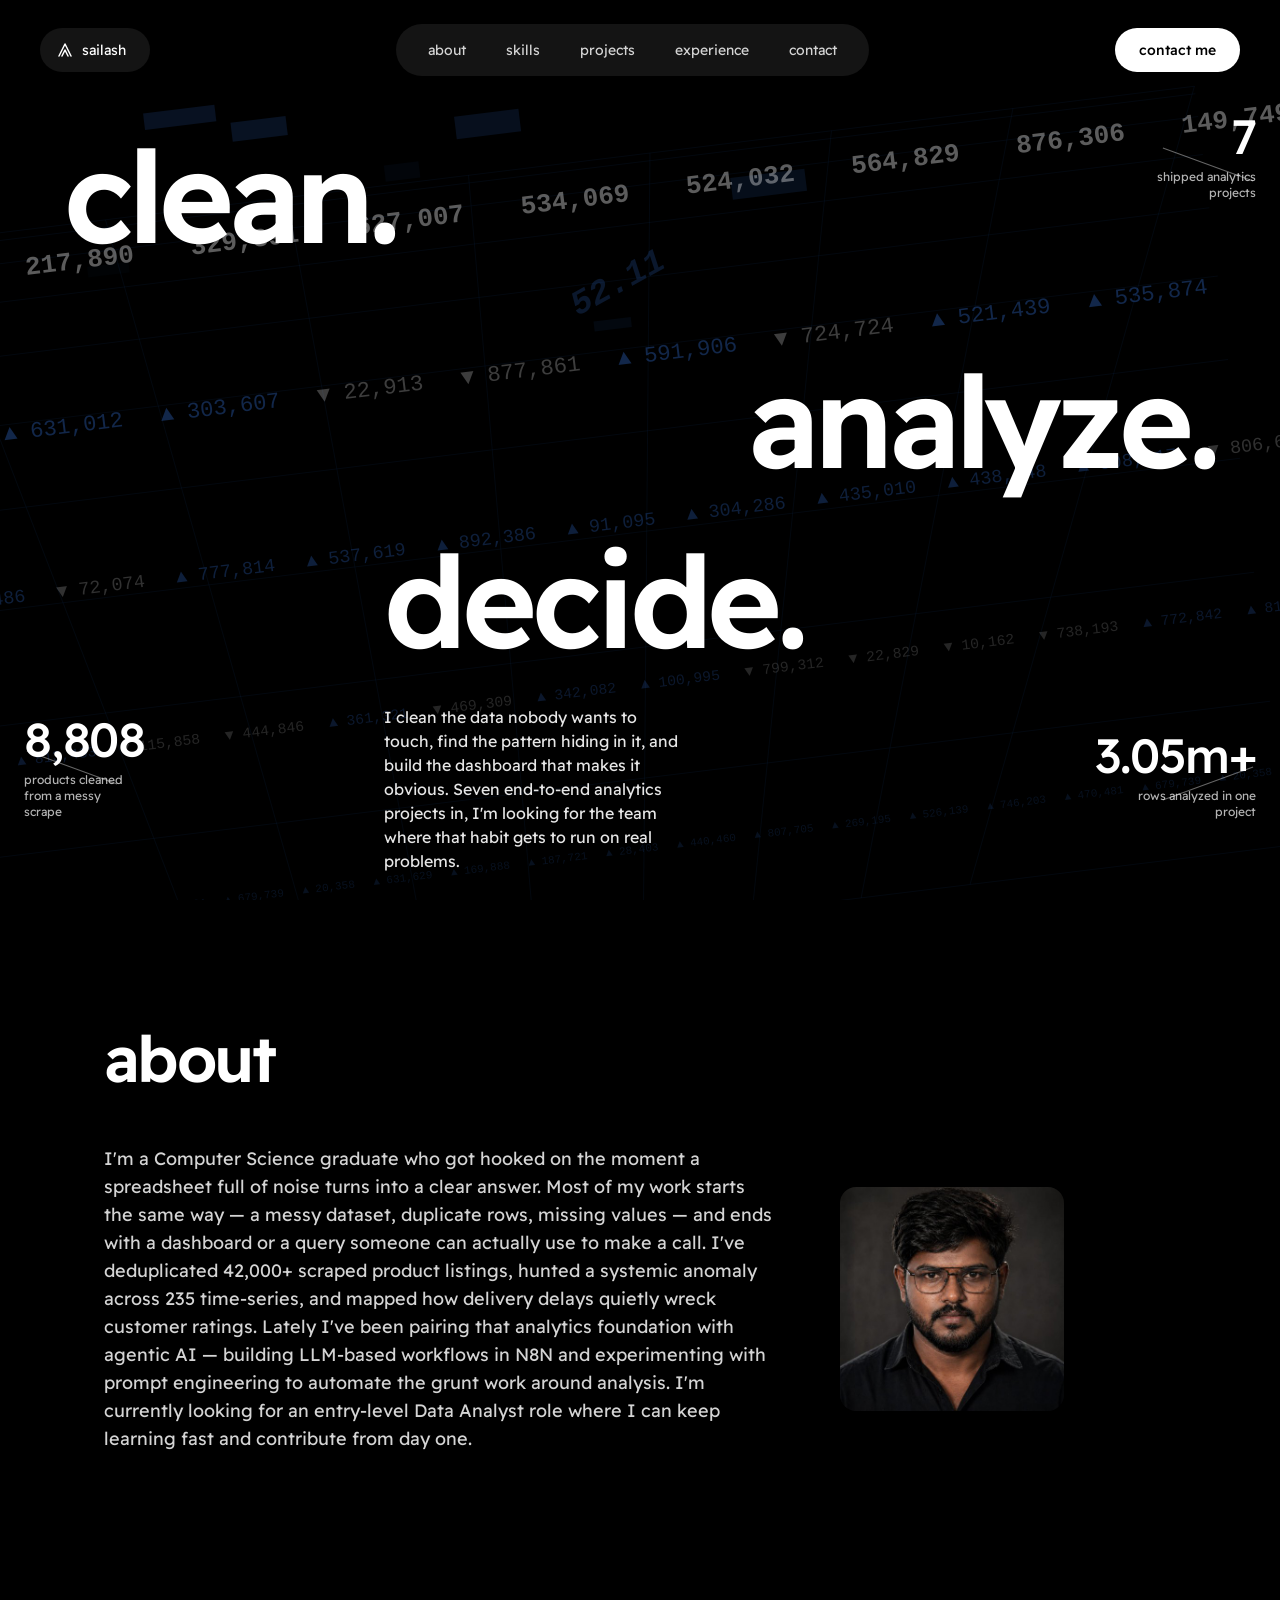
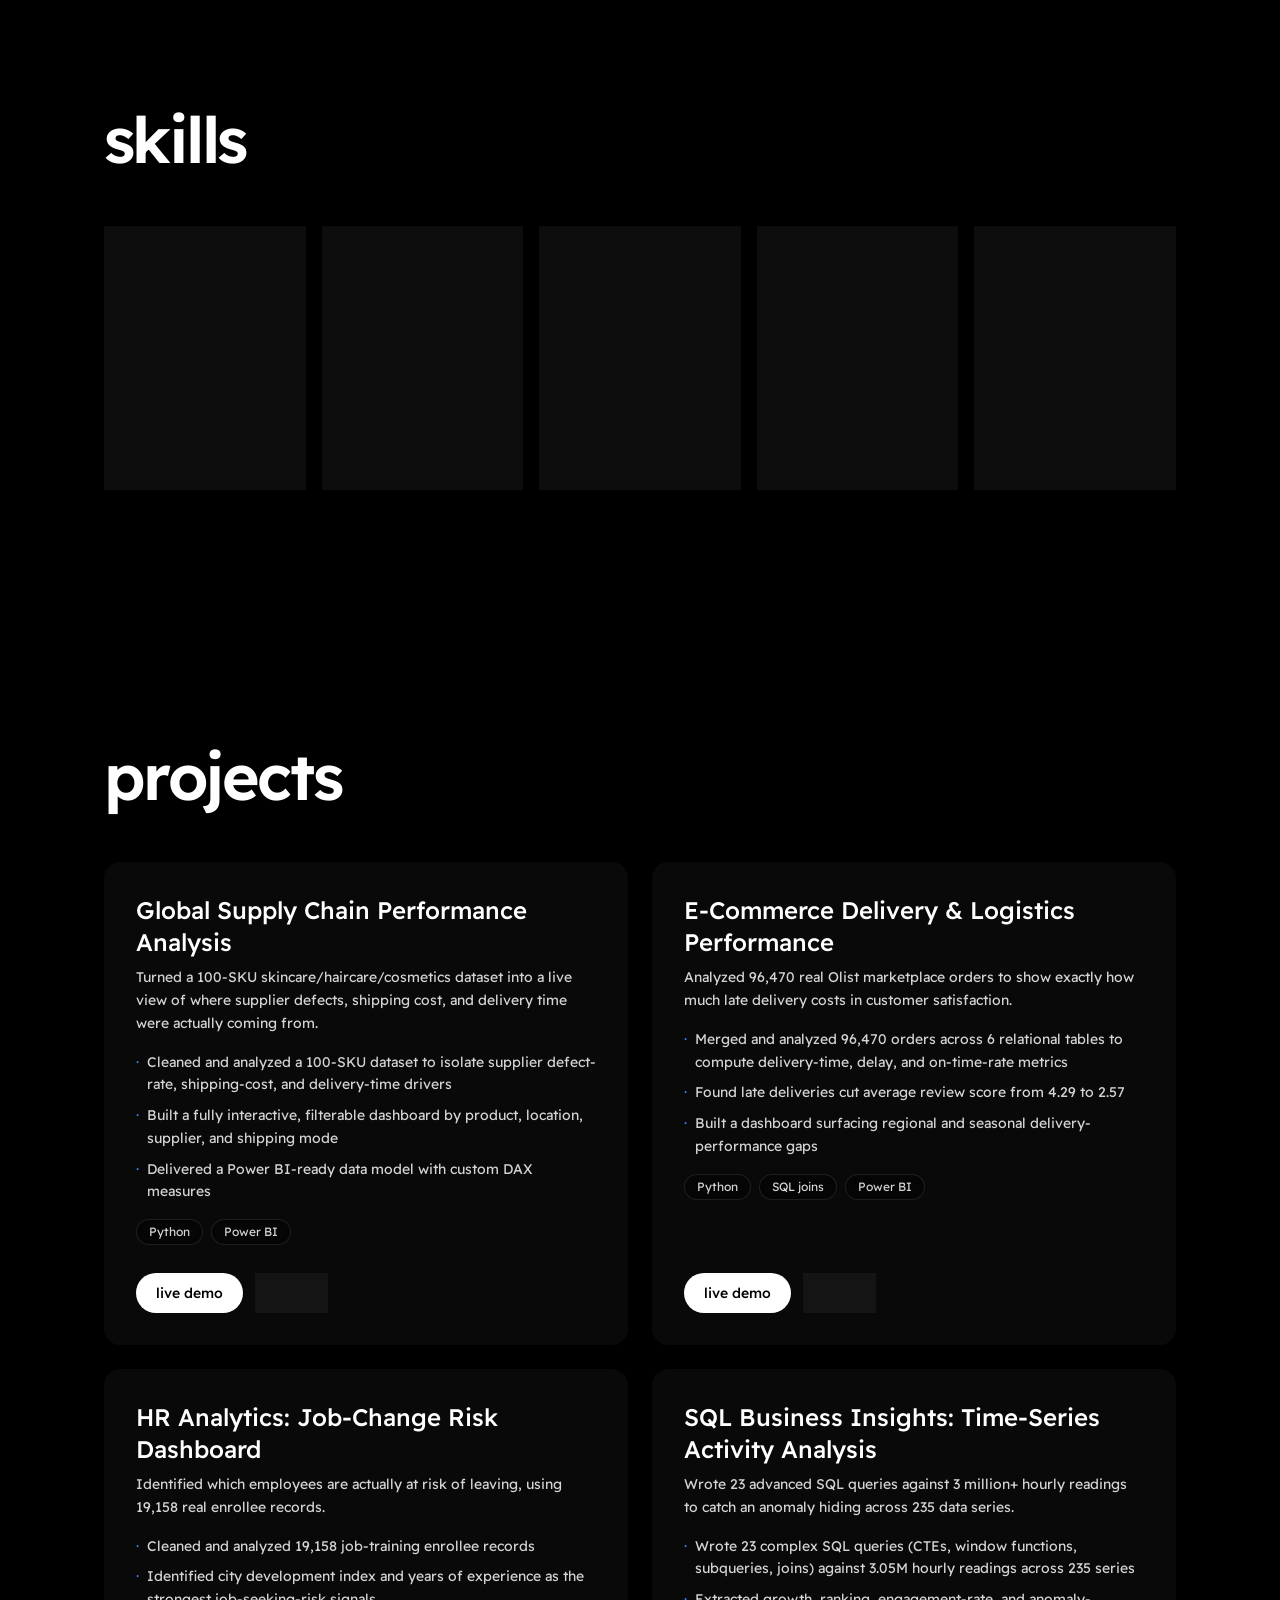
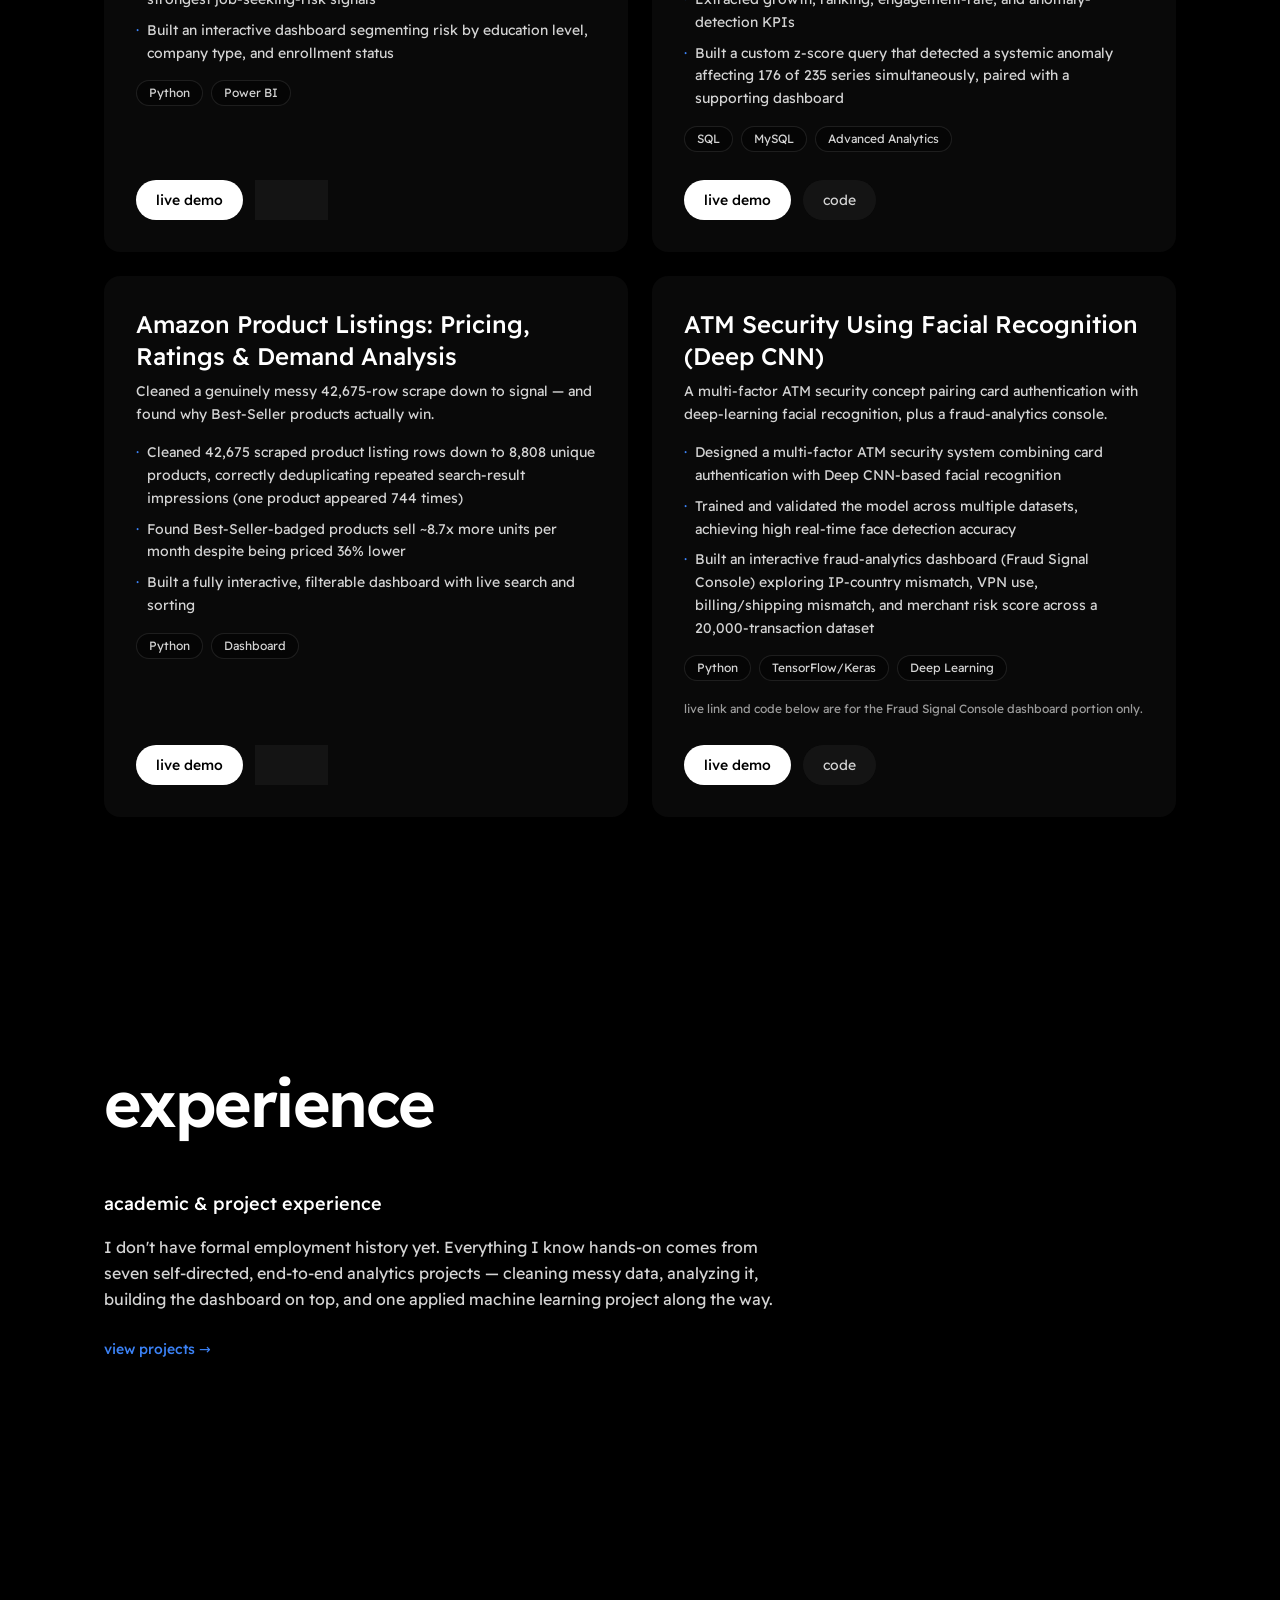
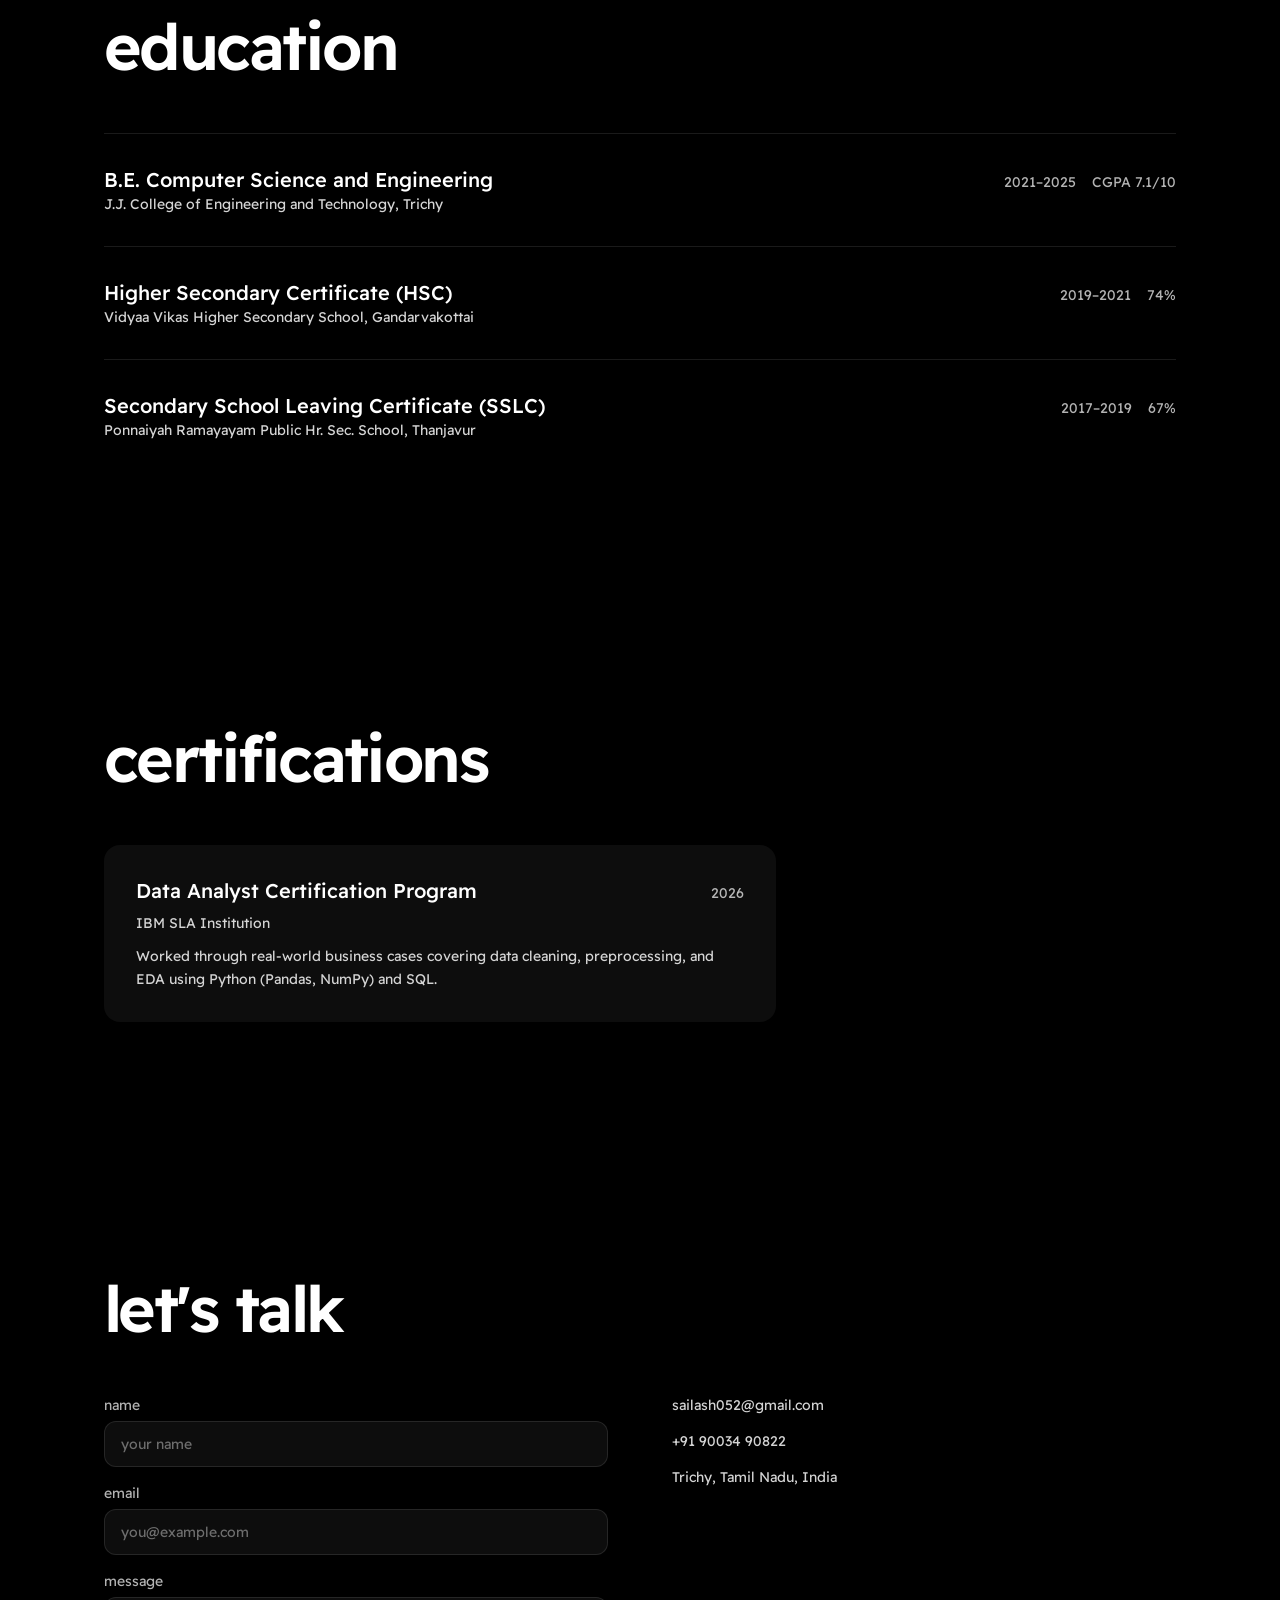
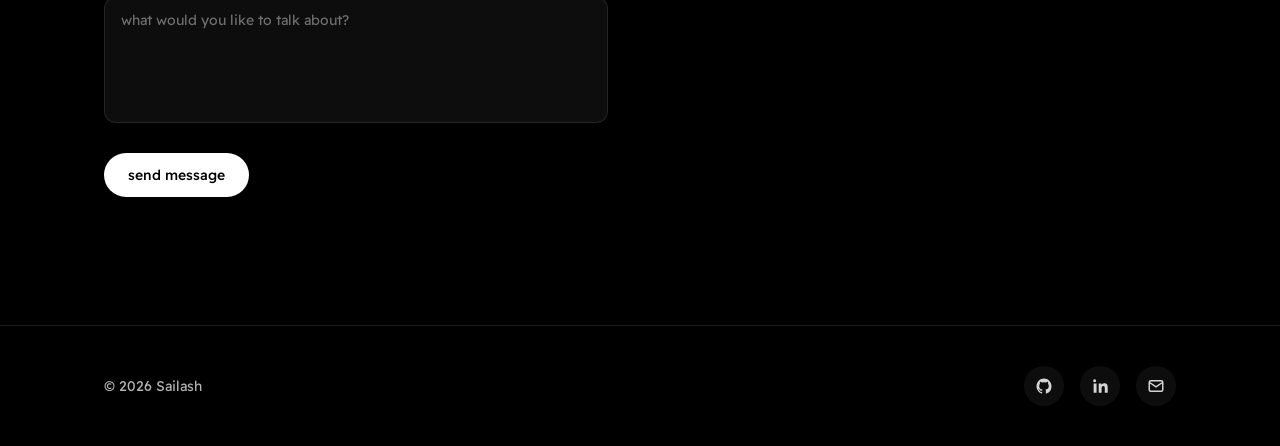
==== index.html @ 21c7cfde "Add files via upload" ====
<!DOCTYPE html><html lang="en"><head><meta charSet="utf-8"/><meta name="viewport" content="width=device-width, initial-scale=1"/><link rel="stylesheet" href="/_next/static/css/45fa70246f7e8af1.css" data-precedence="next"/><link rel="preload" as="script" fetchPriority="low" href="/_next/static/chunks/webpack-44a6b26e46d484c2.js"/><script src="/_next/static/chunks/fd9d1056-4e1a26e2d413ba3c.js" async=""></script><script src="/_next/static/chunks/23-ee7432b18e0e03ea.js" async=""></script><script src="/_next/static/chunks/main-app-cb8116cbae0ef0b0.js" async=""></script><script src="/_next/static/chunks/173-dccecef59a95dbf4.js" async=""></script><script src="/_next/static/chunks/app/page-7ceb4cbdd6dd4d79.js" async=""></script><script src="/_next/static/chunks/app/layout-6562642cf9df5835.js" async=""></script><meta name="theme-color" content="#000000"/><title>Sailash — Data Analyst Portfolio</title><meta name="description" content="Data Analyst specializing in Python, SQL, and Power BI — turning messy datasets into dashboards and decisions."/><meta property="og:title" content="Sailash — Data Analyst Portfolio"/><meta property="og:description" content="Data Analyst specializing in Python, SQL, and Power BI — turning messy datasets into dashboards and decisions."/><meta property="og:image" content="https://sailash-portfolio.example.com/og-placeholder.svg"/><meta property="og:image:width" content="1200"/><meta property="og:image:height" content="630"/><meta property="og:image:alt" content="Sailash — Data Analyst Portfolio"/><meta property="og:type" content="website"/><meta name="twitter:card" content="summary_large_image"/><meta name="twitter:title" content="Sailash — Data Analyst Portfolio"/><meta name="twitter:description" content="Data Analyst specializing in Python, SQL, and Power BI — turning messy datasets into dashboards and decisions."/><meta name="twitter:image" content="https://sailash-portfolio.example.com/og-placeholder.svg"/><meta name="twitter:image:width" content="1200"/><meta name="twitter:image:height" content="630"/><meta name="twitter:image:alt" content="Sailash — Data Analyst Portfolio"/><link rel="icon" href="/favicon.svg"/><script src="/_next/static/chunks/polyfills-78c92fac7aa8fdd8.js" noModule=""></script></head><body class="bg-black text-white antialiased font-sans h-full"><main><canvas aria-hidden="true" class="pointer-events-none fixed inset-0 -z-10 h-screen w-screen"></canvas><div class="relative"><section id="top" class="relative h-screen w-full overflow-hidden"><nav class="absolute top-0 left-0 right-0 z-20 flex items-center justify-between px-6 pt-6 md:px-10" aria-label="Primary"><a href="#top" class="flex items-center gap-2 rounded-full bg-neutral-900/90 py-3 pl-4 pr-6 backdrop-blur"><svg width="18" height="18" viewBox="0 0 24 24" fill="none" xmlns="http://www.w3.org/2000/svg" aria-hidden="true"><path d="M4 20 L12 4 L20 20 M8 20 L12 12 L16 20" stroke="white" stroke-width="2" stroke-linecap="round" stroke-linejoin="round"></path></svg><span class="text-sm lowercase text-white">sailash</span></a><div class="hidden items-center rounded-full bg-neutral-900/90 px-3 py-2 backdrop-blur md:flex"><a href="#about" class="rounded-full px-5 py-2 text-sm text-neutral-300 transition-colors hover:text-white">about</a><a href="#skills" class="rounded-full px-5 py-2 text-sm text-neutral-300 transition-colors hover:text-white">skills</a><a href="#projects" class="rounded-full px-5 py-2 text-sm text-neutral-300 transition-colors hover:text-white">projects</a><a href="#experience" class="rounded-full px-5 py-2 text-sm text-neutral-300 transition-colors hover:text-white">experience</a><a href="#contact" class="rounded-full px-5 py-2 text-sm text-neutral-300 transition-colors hover:text-white">contact</a></div><a href="#contact" class="hidden rounded-full bg-white px-6 py-3 text-sm font-medium text-black transition-colors hover:bg-neutral-200 md:inline-block">contact me</a><button type="button" aria-label="Open menu" aria-expanded="false" class="flex h-11 w-11 items-center justify-center rounded-full bg-neutral-900/90 backdrop-blur md:hidden"><span class="sr-only">Open menu</span><svg width="18" height="18" viewBox="0 0 24 24" fill="none" aria-hidden="true"><path d="M4 7h16M4 12h16M4 17h16" stroke="white" stroke-width="2" stroke-linecap="round"></path></svg></button></nav><div class="relative z-[1] px-6 pt-28 md:contents"><h1 class="contents"><span data-hero-in="true" class="hero-title mb-1 block text-[13vw] text-white md:absolute md:left-[5%] md:top-[15%] md:mb-0 md:text-[clamp(64px,10vw,150px)]">clean.</span><span data-hero-in="true" class="hero-title mb-1 block text-[13vw] text-white md:absolute md:right-[5%] md:top-[40%] md:mb-0 md:text-right md:text-[clamp(64px,10vw,150px)]">analyze.</span><span data-hero-in="true" class="hero-title mb-6 block text-[13vw] text-white md:absolute md:left-[30%] md:top-[60%] md:mb-0 md:text-[clamp(64px,10vw,150px)]">decide.</span></h1><p data-hero-in="true" class="mb-10 text-[15px] leading-snug text-white/90 md:absolute md:left-[30%] md:top-[calc(60%+165px)] md:mb-0 md:max-w-[300px] md:text-base">I clean the data nobody wants to touch, find the pattern hiding in it, and build the dashboard that makes it obvious. Seven end-to-end analytics projects in, I&#x27;m looking for the team where that habit gets to run on real problems.</p><div class="flex flex-row flex-wrap justify-between gap-4 md:contents"><div data-hero-in="true" class="flex flex-col items-start gap-1 md:absolute md:right-6 md:top-24 md:items-end md:right-10 md:top-28"><span class="text-3xl font-medium tracking-tight text-white md:text-4xl lg:text-5xl">7</span><span aria-hidden="true" class="hidden h-px w-24 bg-white/40 md:block" style="transform:rotate(20deg)"></span><span class="max-w-[110px] text-xs text-white/70 md:max-w-[140px] md:text-right">shipped analytics projects</span></div><div data-hero-in="true" class="flex flex-col items-start gap-1 md:absolute md:bottom-16 md:right-6 md:items-end md:bottom-20 md:right-10"><span class="text-3xl font-medium tracking-tight text-white md:text-4xl lg:text-5xl">3.05m+</span><span aria-hidden="true" class="hidden h-px w-24 bg-white/40 md:block" style="transform:rotate(-20deg)"></span><span class="max-w-[110px] text-xs text-white/70 md:max-w-[140px] md:text-right">rows analyzed in one project</span></div><div data-hero-in="true" class="flex flex-col items-start gap-1 md:absolute md:bottom-16 md:left-6 md:bottom-20 md:left-10"><span class="text-3xl font-medium tracking-tight text-white md:text-4xl lg:text-5xl">8,808</span><span aria-hidden="true" class="hidden h-px w-24 bg-white/40 md:block" style="transform:rotate(20deg)"></span><span class="max-w-[110px] text-xs text-white/70">products cleaned from a messy scrape</span></div></div></div></section><section class="mx-auto max-w-6xl px-6 py-16 md:px-10 md:py-32" id="about"><h2 data-reveal="true" class="section-title mb-10 text-white md:mb-14">about</h2><div class="flex flex-col-reverse items-start gap-8 md:flex-row md:items-center md:gap-16"><p data-reveal="true" class="max-w-2xl text-base leading-relaxed text-neutral-300 md:text-lg">I&#x27;m a Computer Science graduate who got hooked on the moment a spreadsheet full of noise turns into a clear answer. Most of my work starts the same way — a messy dataset, duplicate rows, missing values — and ends with a dashboard or a query someone can actually use to make a call. I&#x27;ve deduplicated 42,000+ scraped product listings, hunted a systemic anomaly across 235 time-series, and mapped how delivery delays quietly wreck customer ratings. Lately I&#x27;ve been pairing that analytics foundation with agentic AI — building LLM-based workflows in N8N and experimenting with prompt engineering to automate the grunt work around analysis. I&#x27;m currently looking for an entry-level Data Analyst role where I can keep learning fast and contribute from day one.</p><div data-reveal="true" class="relative mx-auto h-40 w-40 shrink-0 overflow-hidden rounded-2xl md:mx-0 md:h-56 md:w-56"><img alt="Portrait photo of Sailash, Data Analyst" loading="lazy" width="480" height="480" decoding="async" data-nimg="1" class="h-full w-full object-cover" style="color:transparent" src="/avatar.jpg"/></div></div></section><section class="mx-auto max-w-6xl px-6 py-16 md:px-10 md:py-32" id="skills"><h2 data-reveal="true" class="section-title mb-10 text-white md:mb-14">skills</h2><div class="grid grid-cols-1 gap-4 sm:grid-cols-2 lg:grid-cols-3 xl:grid-cols-5"><div data-reveal="true" class="rounded-2xl bg-neutral-900/60 p-6 backdrop-blur"><h3 class="mb-4 text-sm font-medium lowercase text-white">languages &amp; querying</h3><div class="flex flex-wrap gap-2"><span class="rounded-full border border-white/10 bg-black/40 px-3 py-1.5 text-xs text-neutral-300">Python (Pandas, NumPy)</span><span class="rounded-full border border-white/10 bg-black/40 px-3 py-1.5 text-xs text-neutral-300">SQL (CTEs, window functions, subqueries, joins)</span></div></div><div data-reveal="true" class="rounded-2xl bg-neutral-900/60 p-6 backdrop-blur"><h3 class="mb-4 text-sm font-medium lowercase text-white">visualization</h3><div class="flex flex-wrap gap-2"><span class="rounded-full border border-white/10 bg-black/40 px-3 py-1.5 text-xs text-neutral-300">Power BI (DAX, drill-through, KPIs, slicers)</span><span class="rounded-full border border-white/10 bg-black/40 px-3 py-1.5 text-xs text-neutral-300">Matplotlib</span><span class="rounded-full border border-white/10 bg-black/40 px-3 py-1.5 text-xs text-neutral-300">Seaborn</span><span class="rounded-full border border-white/10 bg-black/40 px-3 py-1.5 text-xs text-neutral-300">Chart.js</span></div></div><div data-reveal="true" class="rounded-2xl bg-neutral-900/60 p-6 backdrop-blur"><h3 class="mb-4 text-sm font-medium lowercase text-white">databases &amp; tools</h3><div class="flex flex-wrap gap-2"><span class="rounded-full border border-white/10 bg-black/40 px-3 py-1.5 text-xs text-neutral-300">MySQL</span><span class="rounded-full border border-white/10 bg-black/40 px-3 py-1.5 text-xs text-neutral-300">SQLite</span><span class="rounded-full border border-white/10 bg-black/40 px-3 py-1.5 text-xs text-neutral-300">Advanced Excel (Pivot Tables, Power Query)</span><span class="rounded-full border border-white/10 bg-black/40 px-3 py-1.5 text-xs text-neutral-300">Jupyter Notebook</span></div></div><div data-reveal="true" class="rounded-2xl bg-neutral-900/60 p-6 backdrop-blur"><h3 class="mb-4 text-sm font-medium lowercase text-white">machine learning</h3><div class="flex flex-wrap gap-2"><span class="rounded-full border border-white/10 bg-black/40 px-3 py-1.5 text-xs text-neutral-300">Scikit-learn</span><span class="rounded-full border border-white/10 bg-black/40 px-3 py-1.5 text-xs text-neutral-300">Random Forest</span><span class="rounded-full border border-white/10 bg-black/40 px-3 py-1.5 text-xs text-neutral-300">SMOTE</span><span class="rounded-full border border-white/10 bg-black/40 px-3 py-1.5 text-xs text-neutral-300">Deep CNN (TensorFlow/Keras)</span></div></div><div data-reveal="true" class="rounded-2xl bg-neutral-900/60 p-6 backdrop-blur"><h3 class="mb-4 text-sm font-medium lowercase text-white">agentic ai &amp; automation</h3><div class="flex flex-wrap gap-2"><span class="rounded-full border border-white/10 bg-black/40 px-3 py-1.5 text-xs text-neutral-300">N8N</span><span class="rounded-full border border-white/10 bg-black/40 px-3 py-1.5 text-xs text-neutral-300">LLM-based agent workflows</span><span class="rounded-full border border-white/10 bg-black/40 px-3 py-1.5 text-xs text-neutral-300">prompt engineering</span><span class="rounded-full border border-white/10 bg-black/40 px-3 py-1.5 text-xs text-neutral-300">process automation</span></div></div></div></section><section class="mx-auto max-w-6xl px-6 py-16 md:px-10 md:py-32" id="projects"><h2 data-reveal="true" class="section-title mb-10 text-white md:mb-14">projects</h2><div class="grid grid-cols-1 gap-6 md:grid-cols-2"><article data-reveal="true" class="flex flex-col rounded-2xl bg-neutral-900/40 p-6 transition-transform duration-300 ease-out hover:-translate-y-1 hover:scale-[1.01] md:p-8"><h3 class="mb-2 text-xl font-medium text-white md:text-2xl">Global Supply Chain Performance Analysis</h3><p class="mb-4 text-sm leading-relaxed text-neutral-300">Turned a 100-SKU skincare/haircare/cosmetics dataset into a live view of where supplier defects, shipping cost, and delivery time were actually coming from.</p><ul class="mb-4 flex flex-col gap-2"><li class="flex gap-2 text-sm leading-relaxed text-neutral-300"><span aria-hidden="true" class="text-accent">·</span><span>Cleaned and analyzed a 100-SKU dataset to isolate supplier defect-rate, shipping-cost, and delivery-time drivers</span></li><li class="flex gap-2 text-sm leading-relaxed text-neutral-300"><span aria-hidden="true" class="text-accent">·</span><span>Built a fully interactive, filterable dashboard by product, location, supplier, and shipping mode</span></li><li class="flex gap-2 text-sm leading-relaxed text-neutral-300"><span aria-hidden="true" class="text-accent">·</span><span>Delivered a Power BI-ready data model with custom DAX measures</span></li></ul><div class="mb-5 flex flex-wrap gap-2"><span class="rounded-full border border-white/10 bg-black/40 px-3 py-1 text-xs text-neutral-300">Python</span><span class="rounded-full border border-white/10 bg-black/40 px-3 py-1 text-xs text-neutral-300">Power BI</span></div><div class="mt-auto flex flex-wrap gap-3 pt-2"><a href="https://sailash052-svg.github.io/supply-chain-analysis/" target="_blank" rel="noopener noreferrer" class="rounded-full bg-white px-5 py-2.5 text-sm font-medium text-black transition-colors hover:bg-neutral-200">live demo</a><a href="https://github.com/sailash052-svg/supply-chain-analysis" target="_blank" rel="noopener noreferrer" class="rounded-full bg-neutral-900/90 px-5 py-2.5 text-sm text-neutral-300 backdrop-blur transition-colors hover:text-white">code</a></div></article><article data-reveal="true" class="flex flex-col rounded-2xl bg-neutral-900/40 p-6 transition-transform duration-300 ease-out hover:-translate-y-1 hover:scale-[1.01] md:p-8"><h3 class="mb-2 text-xl font-medium text-white md:text-2xl">E-Commerce Delivery &amp; Logistics Performance</h3><p class="mb-4 text-sm leading-relaxed text-neutral-300">Analyzed 96,470 real Olist marketplace orders to show exactly how much late delivery costs in customer satisfaction.</p><ul class="mb-4 flex flex-col gap-2"><li class="flex gap-2 text-sm leading-relaxed text-neutral-300"><span aria-hidden="true" class="text-accent">·</span><span>Merged and analyzed 96,470 orders across 6 relational tables to compute delivery-time, delay, and on-time-rate metrics</span></li><li class="flex gap-2 text-sm leading-relaxed text-neutral-300"><span aria-hidden="true" class="text-accent">·</span><span>Found late deliveries cut average review score from 4.29 to 2.57</span></li><li class="flex gap-2 text-sm leading-relaxed text-neutral-300"><span aria-hidden="true" class="text-accent">·</span><span>Built a dashboard surfacing regional and seasonal delivery-performance gaps</span></li></ul><div class="mb-5 flex flex-wrap gap-2"><span class="rounded-full border border-white/10 bg-black/40 px-3 py-1 text-xs text-neutral-300">Python</span><span class="rounded-full border border-white/10 bg-black/40 px-3 py-1 text-xs text-neutral-300">SQL joins</span><span class="rounded-full border border-white/10 bg-black/40 px-3 py-1 text-xs text-neutral-300">Power BI</span></div><div class="mt-auto flex flex-wrap gap-3 pt-2"><a href="https://sailash052-svg.github.io/E-Commerce-Delivery-Logistics-Performance-using-the-Olist-Brazilian-marketplace-dataset/" target="_blank" rel="noopener noreferrer" class="rounded-full bg-white px-5 py-2.5 text-sm font-medium text-black transition-colors hover:bg-neutral-200">live demo</a><a href="https://github.com/sailash052-svg/E-Commerce-Delivery-Logistics-Performance-using-the-Olist-Brazilian-marketplace-dataset" target="_blank" rel="noopener noreferrer" class="rounded-full bg-neutral-900/90 px-5 py-2.5 text-sm text-neutral-300 backdrop-blur transition-colors hover:text-white">code</a></div></article><article data-reveal="true" class="flex flex-col rounded-2xl bg-neutral-900/40 p-6 transition-transform duration-300 ease-out hover:-translate-y-1 hover:scale-[1.01] md:p-8"><h3 class="mb-2 text-xl font-medium text-white md:text-2xl">HR Analytics: Job-Change Risk Dashboard</h3><p class="mb-4 text-sm leading-relaxed text-neutral-300">Identified which employees are actually at risk of leaving, using 19,158 real enrollee records.</p><ul class="mb-4 flex flex-col gap-2"><li class="flex gap-2 text-sm leading-relaxed text-neutral-300"><span aria-hidden="true" class="text-accent">·</span><span>Cleaned and analyzed 19,158 job-training enrollee records</span></li><li class="flex gap-2 text-sm leading-relaxed text-neutral-300"><span aria-hidden="true" class="text-accent">·</span><span>Identified city development index and years of experience as the strongest job-seeking-risk signals</span></li><li class="flex gap-2 text-sm leading-relaxed text-neutral-300"><span aria-hidden="true" class="text-accent">·</span><span>Built an interactive dashboard segmenting risk by education level, company type, and enrollment status</span></li></ul><div class="mb-5 flex flex-wrap gap-2"><span class="rounded-full border border-white/10 bg-black/40 px-3 py-1 text-xs text-neutral-300">Python</span><span class="rounded-full border border-white/10 bg-black/40 px-3 py-1 text-xs text-neutral-300">Power BI</span></div><div class="mt-auto flex flex-wrap gap-3 pt-2"><a href="https://sailash052-svg.github.io/hr-job-change-Data-Scientists/" target="_blank" rel="noopener noreferrer" class="rounded-full bg-white px-5 py-2.5 text-sm font-medium text-black transition-colors hover:bg-neutral-200">live demo</a><a href="https://github.com/sailash052-svg/hr-job-change-Data-Scientists" target="_blank" rel="noopener noreferrer" class="rounded-full bg-neutral-900/90 px-5 py-2.5 text-sm text-neutral-300 backdrop-blur transition-colors hover:text-white">code</a></div></article><article data-reveal="true" class="flex flex-col rounded-2xl bg-neutral-900/40 p-6 transition-transform duration-300 ease-out hover:-translate-y-1 hover:scale-[1.01] md:p-8"><h3 class="mb-2 text-xl font-medium text-white md:text-2xl">SQL Business Insights: Time-Series Activity Analysis</h3><p class="mb-4 text-sm leading-relaxed text-neutral-300">Wrote 23 advanced SQL queries against 3 million+ hourly readings to catch an anomaly hiding across 235 data series.</p><ul class="mb-4 flex flex-col gap-2"><li class="flex gap-2 text-sm leading-relaxed text-neutral-300"><span aria-hidden="true" class="text-accent">·</span><span>Wrote 23 complex SQL queries (CTEs, window functions, subqueries, joins) against 3.05M hourly readings across 235 series</span></li><li class="flex gap-2 text-sm leading-relaxed text-neutral-300"><span aria-hidden="true" class="text-accent">·</span><span>Extracted growth, ranking, engagement-rate, and anomaly-detection KPIs</span></li><li class="flex gap-2 text-sm leading-relaxed text-neutral-300"><span aria-hidden="true" class="text-accent">·</span><span>Built a custom z-score query that detected a systemic anomaly affecting 176 of 235 series simultaneously, paired with a supporting dashboard</span></li></ul><div class="mb-5 flex flex-wrap gap-2"><span class="rounded-full border border-white/10 bg-black/40 px-3 py-1 text-xs text-neutral-300">SQL</span><span class="rounded-full border border-white/10 bg-black/40 px-3 py-1 text-xs text-neutral-300">MySQL</span><span class="rounded-full border border-white/10 bg-black/40 px-3 py-1 text-xs text-neutral-300">Advanced Analytics</span></div><div class="mt-auto flex flex-wrap gap-3 pt-2"><a href="https://sailash052-svg.github.io/SQL-Business-Insights-Time-Series-Activity-Analysis/" target="_blank" rel="noopener noreferrer" class="rounded-full bg-white px-5 py-2.5 text-sm font-medium text-black transition-colors hover:bg-neutral-200">live demo</a><a href="https://github.com/sailash052-svg/SQL-Business-Insights-Time-Series-Activity-Analysis" target="_blank" rel="noopener noreferrer" class="rounded-full bg-neutral-900/90 px-5 py-2.5 text-sm text-neutral-300 backdrop-blur transition-colors hover:text-white">code</a></div></article><article data-reveal="true" class="flex flex-col rounded-2xl bg-neutral-900/40 p-6 transition-transform duration-300 ease-out hover:-translate-y-1 hover:scale-[1.01] md:p-8"><h3 class="mb-2 text-xl font-medium text-white md:text-2xl">Amazon Product Listings: Pricing, Ratings &amp; Demand Analysis</h3><p class="mb-4 text-sm leading-relaxed text-neutral-300">Cleaned a genuinely messy 42,675-row scrape down to signal — and found why Best-Seller products actually win.</p><ul class="mb-4 flex flex-col gap-2"><li class="flex gap-2 text-sm leading-relaxed text-neutral-300"><span aria-hidden="true" class="text-accent">·</span><span>Cleaned 42,675 scraped product listing rows down to 8,808 unique products, correctly deduplicating repeated search-result impressions (one product appeared 744 times)</span></li><li class="flex gap-2 text-sm leading-relaxed text-neutral-300"><span aria-hidden="true" class="text-accent">·</span><span>Found Best-Seller-badged products sell ~8.7x more units per month despite being priced 36% lower</span></li><li class="flex gap-2 text-sm leading-relaxed text-neutral-300"><span aria-hidden="true" class="text-accent">·</span><span>Built a fully interactive, filterable dashboard with live search and sorting</span></li></ul><div class="mb-5 flex flex-wrap gap-2"><span class="rounded-full border border-white/10 bg-black/40 px-3 py-1 text-xs text-neutral-300">Python</span><span class="rounded-full border border-white/10 bg-black/40 px-3 py-1 text-xs text-neutral-300">Dashboard</span></div><div class="mt-auto flex flex-wrap gap-3 pt-2"><a href="https://sailash052-svg.github.io/Amazon-Product-Listings-Pricing-Ratings-Demand-Analysis/" target="_blank" rel="noopener noreferrer" class="rounded-full bg-white px-5 py-2.5 text-sm font-medium text-black transition-colors hover:bg-neutral-200">live demo</a><a href="https://github.com/sailash052-svg/Amazon-Product-Listings-Pricing-Ratings-Demand-Analysis" target="_blank" rel="noopener noreferrer" class="rounded-full bg-neutral-900/90 px-5 py-2.5 text-sm text-neutral-300 backdrop-blur transition-colors hover:text-white">code</a></div></article><article data-reveal="true" class="flex flex-col rounded-2xl bg-neutral-900/40 p-6 transition-transform duration-300 ease-out hover:-translate-y-1 hover:scale-[1.01] md:p-8"><h3 class="mb-2 text-xl font-medium text-white md:text-2xl">ATM Security Using Facial Recognition (Deep CNN)</h3><p class="mb-4 text-sm leading-relaxed text-neutral-300">A multi-factor ATM security concept pairing card authentication with deep-learning facial recognition, plus a fraud-analytics console.</p><ul class="mb-4 flex flex-col gap-2"><li class="flex gap-2 text-sm leading-relaxed text-neutral-300"><span aria-hidden="true" class="text-accent">·</span><span>Designed a multi-factor ATM security system combining card authentication with Deep CNN-based facial recognition</span></li><li class="flex gap-2 text-sm leading-relaxed text-neutral-300"><span aria-hidden="true" class="text-accent">·</span><span>Trained and validated the model across multiple datasets, achieving high real-time face detection accuracy</span></li><li class="flex gap-2 text-sm leading-relaxed text-neutral-300"><span aria-hidden="true" class="text-accent">·</span><span>Built an interactive fraud-analytics dashboard (Fraud Signal Console) exploring IP-country mismatch, VPN use, billing/shipping mismatch, and merchant risk score across a 20,000-transaction dataset</span></li></ul><div class="mb-5 flex flex-wrap gap-2"><span class="rounded-full border border-white/10 bg-black/40 px-3 py-1 text-xs text-neutral-300">Python</span><span class="rounded-full border border-white/10 bg-black/40 px-3 py-1 text-xs text-neutral-300">TensorFlow/Keras</span><span class="rounded-full border border-white/10 bg-black/40 px-3 py-1 text-xs text-neutral-300">Deep Learning</span></div><p class="mb-5 text-xs text-white/60">live link and code below are for the Fraud Signal Console dashboard portion only.</p><div class="mt-auto flex flex-wrap gap-3 pt-2"><a href="https://sailash052-svg.github.io/Fraud-Signal-Console-Credit-Card-Fraud-Analytics/" target="_blank" rel="noopener noreferrer" class="rounded-full bg-white px-5 py-2.5 text-sm font-medium text-black transition-colors hover:bg-neutral-200">live demo</a><a href="https://github.com/sailash052-svg/Fraud-Signal-Console-Credit-Card-Fraud-Analytics" target="_blank" rel="noopener noreferrer" class="rounded-full bg-neutral-900/90 px-5 py-2.5 text-sm text-neutral-300 backdrop-blur transition-colors hover:text-white">code</a></div></article></div></section><section class="mx-auto max-w-6xl px-6 py-16 md:px-10 md:py-32" id="experience"><h2 data-reveal="true" class="section-title mb-10 text-white md:mb-14">experience</h2><div data-reveal="true" class="max-w-2xl"><h3 class="mb-4 text-lg font-medium text-white">academic &amp; project experience</h3><p class="mb-6 text-base leading-relaxed text-neutral-300">I don&#x27;t have formal employment history yet. Everything I know hands-on comes from seven self-directed, end-to-end analytics projects — cleaning messy data, analyzing it, building the dashboard on top, and one applied machine learning project along the way.</p><a href="#projects" class="inline-flex items-center text-sm font-medium text-accent transition-colors hover:text-white">view projects →</a></div></section><section class="mx-auto max-w-6xl px-6 py-16 md:px-10 md:py-32" id="education"><h2 data-reveal="true" class="section-title mb-10 text-white md:mb-14">education</h2><div class="flex flex-col divide-y divide-white/10 border-t border-white/10"><div data-reveal="true" class="flex flex-col gap-1 py-6 md:flex-row md:items-baseline md:justify-between md:py-8"><div><h3 class="text-lg font-medium text-white md:text-xl">B.E. Computer Science and Engineering</h3><p class="text-sm text-neutral-300">J.J. College of Engineering and Technology, Trichy</p></div><div class="flex shrink-0 items-center gap-4 text-sm text-white/70 md:text-right"><span>2021–2025</span><span>CGPA 7.1/10</span></div></div><div data-reveal="true" class="flex flex-col gap-1 py-6 md:flex-row md:items-baseline md:justify-between md:py-8"><div><h3 class="text-lg font-medium text-white md:text-xl">Higher Secondary Certificate (HSC)</h3><p class="text-sm text-neutral-300">Vidyaa Vikas Higher Secondary School, Gandarvakottai</p></div><div class="flex shrink-0 items-center gap-4 text-sm text-white/70 md:text-right"><span>2019–2021</span><span>74%</span></div></div><div data-reveal="true" class="flex flex-col gap-1 py-6 md:flex-row md:items-baseline md:justify-between md:py-8"><div><h3 class="text-lg font-medium text-white md:text-xl">Secondary School Leaving Certificate (SSLC)</h3><p class="text-sm text-neutral-300">Ponnaiyah Ramayayam Public Hr. Sec. School, Thanjavur</p></div><div class="flex shrink-0 items-center gap-4 text-sm text-white/70 md:text-right"><span>2017–2019</span><span>67%</span></div></div></div></section><section class="mx-auto max-w-6xl px-6 py-16 md:px-10 md:py-32" id="certifications"><h2 data-reveal="true" class="section-title mb-10 text-white md:mb-14">certifications</h2><div data-reveal="true" class="max-w-2xl rounded-2xl bg-neutral-900/60 p-6 backdrop-blur md:p-8"><div class="mb-2 flex flex-col gap-1 md:flex-row md:items-baseline md:justify-between"><h3 class="text-lg font-medium text-white md:text-xl">Data Analyst Certification Program</h3><span class="text-sm text-white/70">2026</span></div><p class="mb-3 text-sm text-neutral-300">IBM SLA Institution</p><p class="text-sm leading-relaxed text-neutral-300">Worked through real-world business cases covering data cleaning, preprocessing, and EDA using Python (Pandas, NumPy) and SQL.</p></div></section><section class="mx-auto max-w-6xl px-6 py-16 md:px-10 md:py-32" id="contact"><h2 data-reveal="true" class="section-title mb-10 text-white md:mb-14">let&#x27;s talk</h2><div class="grid grid-cols-1 gap-10 md:grid-cols-2 md:gap-16"><form data-reveal="true" noValidate="" class="flex flex-col gap-4"><div><label for="name" class="mb-1.5 block text-sm text-white/70">name</label><input id="name" type="text" aria-invalid="false" class="w-full rounded-xl border border-white/10 bg-neutral-900/60 px-4 py-3 text-sm text-white outline-none placeholder:text-white/40 focus:border-accent" placeholder="your name" name="name" value=""/></div><div><label for="email" class="mb-1.5 block text-sm text-white/70">email</label><input id="email" type="email" aria-invalid="false" class="w-full rounded-xl border border-white/10 bg-neutral-900/60 px-4 py-3 text-sm text-white outline-none placeholder:text-white/40 focus:border-accent" placeholder="you@example.com" name="email" value=""/></div><div><label for="message" class="mb-1.5 block text-sm text-white/70">message</label><textarea id="message" name="message" rows="5" aria-invalid="false" class="w-full resize-none rounded-xl border border-white/10 bg-neutral-900/60 px-4 py-3 text-sm text-white outline-none placeholder:text-white/40 focus:border-accent" placeholder="what would you like to talk about?"></textarea></div><button type="submit" class="mt-2 w-fit rounded-full bg-white px-6 py-3 text-sm font-medium text-black transition-colors hover:bg-neutral-200">send message</button></form><div data-reveal="true" class="flex flex-col gap-4"><a href="mailto:sailash052@gmail.com" class="flex w-fit items-center gap-2 text-sm text-neutral-300 transition-colors hover:text-accent">sailash052@gmail.com</a><a href="tel:+919003490822" class="flex w-fit items-center gap-2 text-sm text-neutral-300 transition-colors hover:text-accent">+91 90034 90822</a><p class="text-sm text-neutral-300">Trichy, Tamil Nadu, India</p></div></div></section></div><footer class="border-t border-white/10 bg-black"><div class="mx-auto flex max-w-6xl flex-col items-center gap-4 px-6 py-10 md:flex-row md:justify-between md:px-10"><p class="text-sm text-white/70">© <!-- -->2026<!-- --> <!-- -->Sailash</p><div class="flex items-center gap-4"><a href="https://github.com/sailash052-svg" target="_blank" rel="noopener noreferrer" aria-label="Sailash&#x27;s GitHub profile" class="flex h-10 w-10 items-center justify-center rounded-full bg-neutral-900/60 text-neutral-300 transition-colors hover:text-white"><svg width="18" height="18" viewBox="0 0 24 24" fill="currentColor" aria-hidden="true"><path d="M12 2C6.48 2 2 6.58 2 12.25c0 4.53 2.87 8.37 6.84 9.73.5.1.68-.22.68-.49 0-.24-.01-.87-.01-1.71-2.78.62-3.37-1.37-3.37-1.37-.45-1.18-1.11-1.5-1.11-1.5-.91-.64.07-.63.07-.63 1 .07 1.53 1.05 1.53 1.05.89 1.57 2.34 1.12 2.91.86.09-.66.35-1.12.63-1.38-2.22-.26-4.56-1.14-4.56-5.07 0-1.12.39-2.03 1.03-2.75-.1-.26-.45-1.31.1-2.73 0 0 .84-.28 2.75 1.05a9.28 9.28 0 0 1 5 0c1.91-1.33 2.75-1.05 2.75-1.05.55 1.42.2 2.47.1 2.73.64.72 1.03 1.63 1.03 2.75 0 3.94-2.34 4.8-4.57 5.06.36.32.68.94.68 1.9 0 1.37-.01 2.47-.01 2.81 0 .27.18.6.69.49A10.26 10.26 0 0 0 22 12.25C22 6.58 17.52 2 12 2Z"></path></svg></a><a href="https://linkedin.com/in/sailash-s" target="_blank" rel="noopener noreferrer" aria-label="Sailash&#x27;s LinkedIn profile" class="flex h-10 w-10 items-center justify-center rounded-full bg-neutral-900/60 text-neutral-300 transition-colors hover:text-white"><svg width="18" height="18" viewBox="0 0 24 24" fill="currentColor" aria-hidden="true"><path d="M6.94 5a2 2 0 1 1-4-.02 2 2 0 0 1 4 .02ZM3.5 8.5h3.9V21H3.5V8.5Zm6.6 0h3.74v1.71h.05c.52-.98 1.8-2.02 3.7-2.02 3.96 0 4.69 2.6 4.69 5.99V21h-3.9v-5.86c0-1.4-.03-3.2-1.95-3.2-1.96 0-2.26 1.53-2.26 3.1V21h-3.9V8.5Z"></path></svg></a><a href="mailto:sailash052@gmail.com" aria-label="Email Sailash" class="flex h-10 w-10 items-center justify-center rounded-full bg-neutral-900/60 text-neutral-300 transition-colors hover:text-white"><svg width="18" height="18" viewBox="0 0 24 24" fill="none" stroke="currentColor" stroke-width="2" aria-hidden="true"><rect x="3" y="5" width="18" height="14" rx="2"></rect><path d="m3 7 9 6 9-6"></path></svg></a></div></div></footer></main><script src="/_next/static/chunks/webpack-44a6b26e46d484c2.js" async=""></script><script>(self.__next_f=self.__next_f||[]).push([0]);self.__next_f.push([2,null])</script><script>self.__next_f.push([1,"1:HL[\"/_next/static/css/45fa70246f7e8af1.css\",\"style\"]\n"])</script><script>self.__next_f.push([1,"2:I[5751,[],\"\"]\n4:I[9790,[\"173\",\"static/chunks/173-dccecef59a95dbf4.js\",\"931\",\"static/chunks/app/page-7ceb4cbdd6dd4d79.js\"],\"default\"]\n5:I[9132,[\"173\",\"static/chunks/173-dccecef59a95dbf4.js\",\"931\",\"static/chunks/app/page-7ceb4cbdd6dd4d79.js\"],\"default\"]\n6:I[746,[\"173\",\"static/chunks/173-dccecef59a95dbf4.js\",\"931\",\"static/chunks/app/page-7ceb4cbdd6dd4d79.js\"],\"default\"]\n7:I[8173,[\"173\",\"static/chunks/173-dccecef59a95dbf4.js\",\"931\",\"static/chunks/app/page-7ceb4cbdd6dd4d79.js\"],\"Image\"]\n8:I[9008,[\"173\",\"static/chunks/173-dccecef59a95dbf4.js\",\"931\",\"static/chunks/app/page-7ceb4cbdd6dd4d79.js\"],\"default\"]\n9:I[4455,[\"173\",\"static/chunks/173-dccecef59a95dbf4.js\",\"931\",\"static/chunks/app/page-7ceb4cbdd6dd4d79.js\"],\"default\"]\na:I[4004,[\"185\",\"static/chunks/app/layout-6562642cf9df5835.js\"],\"default\"]\nb:I[9275,[],\"\"]\nc:I[1343,[],\"\"]\ne:I[6130,[],\"\"]\nf:[]\n"])</script><script>self.__next_f.push([1,"0:[[[\"$\",\"link\",\"0\",{\"rel\":\"stylesheet\",\"href\":\"/_next/static/css/45fa70246f7e8af1.css\",\"precedence\":\"next\",\"crossOrigin\":\"$undefined\"}]],[\"$\",\"$L2\",null,{\"buildId\":\"ch7t58Hjr5MrkFsvLvv8g\",\"assetPrefix\":\"\",\"initialCanonicalUrl\":\"/\",\"initialTree\":[\"\",{\"children\":[\"__PAGE__\",{}]},\"$undefined\",\"$undefined\",true],\"initialSeedData\":[\"\",{\"children\":[\"__PAGE__\",{},[[\"$L3\",[\"$\",\"main\",null,{\"children\":[[\"$\",\"$L4\",null,{}],[\"$\",\"div\",null,{\"className\":\"relative\",\"children\":[[\"$\",\"$L5\",null,{}],[\"$\",\"$L6\",null,{\"as\":\"section\",\"id\":\"about\",\"className\":\"mx-auto max-w-6xl px-6 py-16 md:px-10 md:py-32\",\"children\":[[\"$\",\"h2\",null,{\"data-reveal\":true,\"className\":\"section-title mb-10 text-white md:mb-14\",\"children\":\"about\"}],[\"$\",\"div\",null,{\"className\":\"flex flex-col-reverse items-start gap-8 md:flex-row md:items-center md:gap-16\",\"children\":[[\"$\",\"p\",null,{\"data-reveal\":true,\"className\":\"max-w-2xl text-base leading-relaxed text-neutral-300 md:text-lg\",\"children\":\"I'm a Computer Science graduate who got hooked on the moment a spreadsheet full of noise turns into a clear answer. Most of my work starts the same way — a messy dataset, duplicate rows, missing values — and ends with a dashboard or a query someone can actually use to make a call. I've deduplicated 42,000+ scraped product listings, hunted a systemic anomaly across 235 time-series, and mapped how delivery delays quietly wreck customer ratings. Lately I've been pairing that analytics foundation with agentic AI — building LLM-based workflows in N8N and experimenting with prompt engineering to automate the grunt work around analysis. I'm currently looking for an entry-level Data Analyst role where I can keep learning fast and contribute from day one.\"}],[\"$\",\"div\",null,{\"data-reveal\":true,\"className\":\"relative mx-auto h-40 w-40 shrink-0 overflow-hidden rounded-2xl md:mx-0 md:h-56 md:w-56\",\"children\":[\"$\",\"$L7\",null,{\"src\":\"/avatar.jpg\",\"alt\":\"Portrait photo of Sailash, Data Analyst\",\"width\":480,\"height\":480,\"loading\":\"lazy\",\"className\":\"h-full w-full object-cover\"}]}]]}]]}],[\"$\",\"$L6\",null,{\"as\":\"section\",\"id\":\"skills\",\"className\":\"mx-auto max-w-6xl px-6 py-16 md:px-10 md:py-32\",\"children\":[[\"$\",\"h2\",null,{\"data-reveal\":true,\"className\":\"section-title mb-10 text-white md:mb-14\",\"children\":\"skills\"}],[\"$\",\"div\",null,{\"className\":\"grid grid-cols-1 gap-4 sm:grid-cols-2 lg:grid-cols-3 xl:grid-cols-5\",\"children\":[[\"$\",\"div\",\"languages \u0026 querying\",{\"data-reveal\":true,\"className\":\"rounded-2xl bg-neutral-900/60 p-6 backdrop-blur\",\"children\":[[\"$\",\"h3\",null,{\"className\":\"mb-4 text-sm font-medium lowercase text-white\",\"children\":\"languages \u0026 querying\"}],[\"$\",\"div\",null,{\"className\":\"flex flex-wrap gap-2\",\"children\":[[\"$\",\"span\",\"Python (Pandas, NumPy)\",{\"className\":\"rounded-full border border-white/10 bg-black/40 px-3 py-1.5 text-xs text-neutral-300\",\"children\":\"Python (Pandas, NumPy)\"}],[\"$\",\"span\",\"SQL (CTEs, window functions, subqueries, joins)\",{\"className\":\"rounded-full border border-white/10 bg-black/40 px-3 py-1.5 text-xs text-neutral-300\",\"children\":\"SQL (CTEs, window functions, subqueries, joins)\"}]]}]]}],[\"$\",\"div\",\"visualization\",{\"data-reveal\":true,\"className\":\"rounded-2xl bg-neutral-900/60 p-6 backdrop-blur\",\"children\":[[\"$\",\"h3\",null,{\"className\":\"mb-4 text-sm font-medium lowercase text-white\",\"children\":\"visualization\"}],[\"$\",\"div\",null,{\"className\":\"flex flex-wrap gap-2\",\"children\":[[\"$\",\"span\",\"Power BI (DAX, drill-through, KPIs, slicers)\",{\"className\":\"rounded-full border border-white/10 bg-black/40 px-3 py-1.5 text-xs text-neutral-300\",\"children\":\"Power BI (DAX, drill-through, KPIs, slicers)\"}],[\"$\",\"span\",\"Matplotlib\",{\"className\":\"rounded-full border border-white/10 bg-black/40 px-3 py-1.5 text-xs text-neutral-300\",\"children\":\"Matplotlib\"}],[\"$\",\"span\",\"Seaborn\",{\"className\":\"rounded-full border border-white/10 bg-black/40 px-3 py-1.5 text-xs text-neutral-300\",\"children\":\"Seaborn\"}],[\"$\",\"span\",\"Chart.js\",{\"className\":\"rounded-full border border-white/10 bg-black/40 px-3 py-1.5 text-xs text-neutral-300\",\"children\":\"Chart.js\"}]]}]]}],[\"$\",\"div\",\"databases \u0026 tools\",{\"data-reveal\":true,\"className\":\"rounded-2xl bg-neutral-900/60 p-6 backdrop-blur\",\"children\":[[\"$\",\"h3\",null,{\"className\":\"mb-4 text-sm font-medium lowercase text-white\",\"children\":\"databases \u0026 tools\"}],[\"$\",\"div\",null,{\"className\":\"flex flex-wrap gap-2\",\"children\":[[\"$\",\"span\",\"MySQL\",{\"className\":\"rounded-full border border-white/10 bg-black/40 px-3 py-1.5 text-xs text-neutral-300\",\"children\":\"MySQL\"}],[\"$\",\"span\",\"SQLite\",{\"className\":\"rounded-full border border-white/10 bg-black/40 px-3 py-1.5 text-xs text-neutral-300\",\"children\":\"SQLite\"}],[\"$\",\"span\",\"Advanced Excel (Pivot Tables, Power Query)\",{\"className\":\"rounded-full border border-white/10 bg-black/40 px-3 py-1.5 text-xs text-neutral-300\",\"children\":\"Advanced Excel (Pivot Tables, Power Query)\"}],[\"$\",\"span\",\"Jupyter Notebook\",{\"className\":\"rounded-full border border-white/10 bg-black/40 px-3 py-1.5 text-xs text-neutral-300\",\"children\":\"Jupyter Notebook\"}]]}]]}],[\"$\",\"div\",\"machine learning\",{\"data-reveal\":true,\"className\":\"rounded-2xl bg-neutral-900/60 p-6 backdrop-blur\",\"children\":[[\"$\",\"h3\",null,{\"className\":\"mb-4 text-sm font-medium lowercase text-white\",\"children\":\"machine learning\"}],[\"$\",\"div\",null,{\"className\":\"flex flex-wrap gap-2\",\"children\":[[\"$\",\"span\",\"Scikit-learn\",{\"className\":\"rounded-full border border-white/10 bg-black/40 px-3 py-1.5 text-xs text-neutral-300\",\"children\":\"Scikit-learn\"}],[\"$\",\"span\",\"Random Forest\",{\"className\":\"rounded-full border border-white/10 bg-black/40 px-3 py-1.5 text-xs text-neutral-300\",\"children\":\"Random Forest\"}],[\"$\",\"span\",\"SMOTE\",{\"className\":\"rounded-full border border-white/10 bg-black/40 px-3 py-1.5 text-xs text-neutral-300\",\"children\":\"SMOTE\"}],[\"$\",\"span\",\"Deep CNN (TensorFlow/Keras)\",{\"className\":\"rounded-full border border-white/10 bg-black/40 px-3 py-1.5 text-xs text-neutral-300\",\"children\":\"Deep CNN (TensorFlow/Keras)\"}]]}]]}],[\"$\",\"div\",\"agentic ai \u0026 automation\",{\"data-reveal\":true,\"className\":\"rounded-2xl bg-neutral-900/60 p-6 backdrop-blur\",\"children\":[[\"$\",\"h3\",null,{\"className\":\"mb-4 text-sm font-medium lowercase text-white\",\"children\":\"agentic ai \u0026 automation\"}],[\"$\",\"div\",null,{\"className\":\"flex flex-wrap gap-2\",\"children\":[[\"$\",\"span\",\"N8N\",{\"className\":\"rounded-full border border-white/10 bg-black/40 px-3 py-1.5 text-xs text-neutral-300\",\"children\":\"N8N\"}],[\"$\",\"span\",\"LLM-based agent workflows\",{\"className\":\"rounded-full border border-white/10 bg-black/40 px-3 py-1.5 text-xs text-neutral-300\",\"children\":\"LLM-based agent workflows\"}],[\"$\",\"span\",\"prompt engineering\",{\"className\":\"rounded-full border border-white/10 bg-black/40 px-3 py-1.5 text-xs text-neutral-300\",\"children\":\"prompt engineering\"}],[\"$\",\"span\",\"process automation\",{\"className\":\"rounded-full border border-white/10 bg-black/40 px-3 py-1.5 text-xs text-neutral-300\",\"children\":\"process automation\"}]]}]]}]]}]]}],[\"$\",\"$L6\",null,{\"as\":\"section\",\"id\":\"projects\",\"className\":\"mx-auto max-w-6xl px-6 py-16 md:px-10 md:py-32\",\"children\":[[\"$\",\"h2\",null,{\"data-reveal\":true,\"className\":\"section-title mb-10 text-white md:mb-14\",\"children\":\"projects\"}],[\"$\",\"div\",null,{\"className\":\"grid grid-cols-1 gap-6 md:grid-cols-2\",\"children\":[[\"$\",\"article\",\"Global Supply Chain Performance Analysis\",{\"data-reveal\":true,\"className\":\"flex flex-col rounded-2xl bg-neutral-900/40 p-6 transition-transform duration-300 ease-out hover:-translate-y-1 hover:scale-[1.01] md:p-8\",\"children\":[[\"$\",\"h3\",null,{\"className\":\"mb-2 text-xl font-medium text-white md:text-2xl\",\"children\":\"Global Supply Chain Performance Analysis\"}],[\"$\",\"p\",null,{\"className\":\"mb-4 text-sm leading-relaxed text-neutral-300\",\"children\":\"Turned a 100-SKU skincare/haircare/cosmetics dataset into a live view of where supplier defects, shipping cost, and delivery time were actually coming from.\"}],[\"$\",\"ul\",null,{\"className\":\"mb-4 flex flex-col gap-2\",\"children\":[[\"$\",\"li\",\"Cleaned and analyzed a 100-SKU dataset to isolate supplier defect-rate, shipping-cost, and delivery-time drivers\",{\"className\":\"flex gap-2 text-sm leading-relaxed text-neutral-300\",\"children\":[[\"$\",\"span\",null,{\"aria-hidden\":\"true\",\"className\":\"text-accent\",\"children\":\"·\"}],[\"$\",\"span\",null,{\"children\":\"Cleaned and analyzed a 100-SKU dataset to isolate supplier defect-rate, shipping-cost, and delivery-time drivers\"}]]}],[\"$\",\"li\",\"Built a fully interactive, filterable dashboard by product, location, supplier, and shipping mode\",{\"className\":\"flex gap-2 text-sm leading-relaxed text-neutral-300\",\"children\":[[\"$\",\"span\",null,{\"aria-hidden\":\"true\",\"className\":\"text-accent\",\"children\":\"·\"}],[\"$\",\"span\",null,{\"children\":\"Built a fully interactive, filterable dashboard by product, location, supplier, and shipping mode\"}]]}],[\"$\",\"li\",\"Delivered a Power BI-ready data model with custom DAX measures\",{\"className\":\"flex gap-2 text-sm leading-relaxed text-neutral-300\",\"children\":[[\"$\",\"span\",null,{\"aria-hidden\":\"true\",\"className\":\"text-accent\",\"children\":\"·\"}],[\"$\",\"span\",null,{\"children\":\"Delivered a Power BI-ready data model with custom DAX measures\"}]]}]]}],[\"$\",\"div\",null,{\"className\":\"mb-5 flex flex-wrap gap-2\",\"children\":[[\"$\",\"span\",\"Python\",{\"className\":\"rounded-full border border-white/10 bg-black/40 px-3 py-1 text-xs text-neutral-300\",\"children\":\"Python\"}],[\"$\",\"span\",\"Power BI\",{\"className\":\"rounded-full border border-white/10 bg-black/40 px-3 py-1 text-xs text-neutral-300\",\"children\":\"Power BI\"}]]}],\"$undefined\",[\"$\",\"div\",null,{\"className\":\"mt-auto flex flex-wrap gap-3 pt-2\",\"children\":[[\"$\",\"a\",null,{\"href\":\"https://sailash052-svg.github.io/supply-chain-analysis/\",\"target\":\"_blank\",\"rel\":\"noopener noreferrer\",\"className\":\"rounded-full bg-white px-5 py-2.5 text-sm font-medium text-black transition-colors hover:bg-neutral-200\",\"children\":\"live demo\"}],[\"$\",\"a\",null,{\"href\":\"https://github.com/sailash052-svg/supply-chain-analysis\",\"target\":\"_blank\",\"rel\":\"noopener noreferrer\",\"className\":\"rounded-full bg-neutral-900/90 px-5 py-2.5 text-sm text-neutral-300 backdrop-blur transition-colors hover:text-white\",\"children\":\"code\"}]]}]]}],[\"$\",\"article\",\"E-Commerce Delivery \u0026 Logistics Performance\",{\"data-reveal\":true,\"className\":\"flex flex-col rounded-2xl bg-neutral-900/40 p-6 transition-transform duration-300 ease-out hover:-translate-y-1 hover:scale-[1.01] md:p-8\",\"children\":[[\"$\",\"h3\",null,{\"className\":\"mb-2 text-xl font-medium text-white md:text-2xl\",\"children\":\"E-Commerce Delivery \u0026 Logistics Performance\"}],[\"$\",\"p\",null,{\"className\":\"mb-4 text-sm leading-relaxed text-neutral-300\",\"children\":\"Analyzed 96,470 real Olist marketplace orders to show exactly how much late delivery costs in customer satisfaction.\"}],[\"$\",\"ul\",null,{\"className\":\"mb-4 flex flex-col gap-2\",\"children\":[[\"$\",\"li\",\"Merged and analyzed 96,470 orders across 6 relational tables to compute delivery-time, delay, and on-time-rate metrics\",{\"className\":\"flex gap-2 text-sm leading-relaxed text-neutral-300\",\"children\":[[\"$\",\"span\",null,{\"aria-hidden\":\"true\",\"className\":\"text-accent\",\"children\":\"·\"}],[\"$\",\"span\",null,{\"children\":\"Merged and analyzed 96,470 orders across 6 relational tables to compute delivery-time, delay, and on-time-rate metrics\"}]]}],[\"$\",\"li\",\"Found late deliveries cut average review score from 4.29 to 2.57\",{\"className\":\"flex gap-2 text-sm leading-relaxed text-neutral-300\",\"children\":[[\"$\",\"span\",null,{\"aria-hidden\":\"true\",\"className\":\"text-accent\",\"children\":\"·\"}],[\"$\",\"span\",null,{\"children\":\"Found late deliveries cut average review score from 4.29 to 2.57\"}]]}],[\"$\",\"li\",\"Built a dashboard surfacing regional and seasonal delivery-performance gaps\",{\"className\":\"flex gap-2 text-sm leading-relaxed text-neutral-300\",\"children\":[[\"$\",\"span\",null,{\"aria-hidden\":\"true\",\"className\":\"text-accent\",\"children\":\"·\"}],[\"$\",\"span\",null,{\"children\":\"Built a dashboard surfacing regional and seasonal delivery-performance gaps\"}]]}]]}],[\"$\",\"div\",null,{\"className\":\"mb-5 flex flex-wrap gap-2\",\"children\":[[\"$\",\"span\",\"Python\",{\"className\":\"rounded-full border border-white/10 bg-black/40 px-3 py-1 text-xs text-neutral-300\",\"children\":\"Python\"}],[\"$\",\"span\",\"SQL joins\",{\"className\":\"rounded-full border border-white/10 bg-black/40 px-3 py-1 text-xs text-neutral-300\",\"children\":\"SQL joins\"}],[\"$\",\"span\",\"Power BI\",{\"className\":\"rounded-full border border-white/10 bg-black/40 px-3 py-1 text-xs text-neutral-300\",\"children\":\"Power BI\"}]]}],\"$undefined\",[\"$\",\"div\",null,{\"className\":\"mt-auto flex flex-wrap gap-3 pt-2\",\"children\":[[\"$\",\"a\",null,{\"href\":\"https://sailash052-svg.github.io/E-Commerce-Delivery-Logistics-Performance-using-the-Olist-Brazilian-marketplace-dataset/\",\"target\":\"_blank\",\"rel\":\"noopener noreferrer\",\"className\":\"rounded-full bg-white px-5 py-2.5 text-sm font-medium text-black transition-colors hover:bg-neutral-200\",\"children\":\"live demo\"}],[\"$\",\"a\",null,{\"href\":\"https://github.com/sailash052-svg/E-Commerce-Delivery-Logistics-Performance-using-the-Olist-Brazilian-marketplace-dataset\",\"target\":\"_blank\",\"rel\":\"noopener noreferrer\",\"className\":\"rounded-full bg-neutral-900/90 px-5 py-2.5 text-sm text-neutral-300 backdrop-blur transition-colors hover:text-white\",\"children\":\"code\"}]]}]]}],[\"$\",\"article\",\"HR Analytics: Job-Change Risk Dashboard\",{\"data-reveal\":true,\"className\":\"flex flex-col rounded-2xl bg-neutral-900/40 p-6 transition-transform duration-300 ease-out hover:-translate-y-1 hover:scale-[1.01] md:p-8\",\"children\":[[\"$\",\"h3\",null,{\"className\":\"mb-2 text-xl font-medium text-white md:text-2xl\",\"children\":\"HR Analytics: Job-Change Risk Dashboard\"}],[\"$\",\"p\",null,{\"className\":\"mb-4 text-sm leading-relaxed text-neutral-300\",\"children\":\"Identified which employees are actually at risk of leaving, using 19,158 real enrollee records.\"}],[\"$\",\"ul\",null,{\"className\":\"mb-4 flex flex-col gap-2\",\"children\":[[\"$\",\"li\",\"Cleaned and analyzed 19,158 job-training enrollee records\",{\"className\":\"flex gap-2 text-sm leading-relaxed text-neutral-300\",\"children\":[[\"$\",\"span\",null,{\"aria-hidden\":\"true\",\"className\":\"text-accent\",\"children\":\"·\"}],[\"$\",\"span\",null,{\"children\":\"Cleaned and analyzed 19,158 job-training enrollee records\"}]]}],[\"$\",\"li\",\"Identified city development index and years of experience as the strongest job-seeking-risk signals\",{\"className\":\"flex gap-2 text-sm leading-relaxed text-neutral-300\",\"children\":[[\"$\",\"span\",null,{\"aria-hidden\":\"true\",\"className\":\"text-accent\",\"children\":\"·\"}],[\"$\",\"span\",null,{\"children\":\"Identified city development index and years of experience as the strongest job-seeking-risk signals\"}]]}],[\"$\",\"li\",\"Built an interactive dashboard segmenting risk by education level, company type, and enrollment status\",{\"className\":\"flex gap-2 text-sm leading-relaxed text-neutral-300\",\"children\":[[\"$\",\"span\",null,{\"aria-hidden\":\"true\",\"className\":\"text-accent\",\"children\":\"·\"}],[\"$\",\"span\",null,{\"children\":\"Built an interactive dashboard segmenting risk by education level, company type, and enrollment status\"}]]}]]}],[\"$\",\"div\",null,{\"className\":\"mb-5 flex flex-wrap gap-2\",\"children\":[[\"$\",\"span\",\"Python\",{\"className\":\"rounded-full border border-white/10 bg-black/40 px-3 py-1 text-xs text-neutral-300\",\"children\":\"Python\"}],[\"$\",\"span\",\"Power BI\",{\"className\":\"rounded-full border border-white/10 bg-black/40 px-3 py-1 text-xs text-neutral-300\",\"children\":\"Power BI\"}]]}],\"$undefined\",[\"$\",\"div\",null,{\"className\":\"mt-auto flex flex-wrap gap-3 pt-2\",\"children\":[[\"$\",\"a\",null,{\"href\":\"https://sailash052-svg.github.io/hr-job-change-Data-Scientists/\",\"target\":\"_blank\",\"rel\":\"noopener noreferrer\",\"className\":\"rounded-full bg-white px-5 py-2.5 text-sm font-medium text-black transition-colors hover:bg-neutral-200\",\"children\":\"live demo\"}],[\"$\",\"a\",null,{\"href\":\"https://github.com/sailash052-svg/hr-job-change-Data-Scientists\",\"target\":\"_blank\",\"rel\":\"noopener noreferrer\",\"className\":\"rounded-full bg-neutral-900/90 px-5 py-2.5 text-sm text-neutral-300 backdrop-blur transition-colors hover:text-white\",\"children\":\"code\"}]]}]]}],[\"$\",\"article\",\"SQL Business Insights: Time-Series Activity Analysis\",{\"data-reveal\":true,\"className\":\"flex flex-col rounded-2xl bg-neutral-900/40 p-6 transition-transform duration-300 ease-out hover:-translate-y-1 hover:scale-[1.01] md:p-8\",\"children\":[[\"$\",\"h3\",null,{\"className\":\"mb-2 text-xl font-medium text-white md:text-2xl\",\"children\":\"SQL Business Insights: Time-Series Activity Analysis\"}],[\"$\",\"p\",null,{\"className\":\"mb-4 text-sm leading-relaxed text-neutral-300\",\"children\":\"Wrote 23 advanced SQL queries against 3 million+ hourly readings to catch an anomaly hiding across 235 data series.\"}],[\"$\",\"ul\",null,{\"className\":\"mb-4 flex flex-col gap-2\",\"children\":[[\"$\",\"li\",\"Wrote 23 complex SQL queries (CTEs, window functions, subqueries, joins) against 3.05M hourly readings across 235 series\",{\"className\":\"flex gap-2 text-sm leading-relaxed text-neutral-300\",\"children\":[[\"$\",\"span\",null,{\"aria-hidden\":\"true\",\"className\":\"text-accent\",\"children\":\"·\"}],[\"$\",\"span\",null,{\"children\":\"Wrote 23 complex SQL queries (CTEs, window functions, subqueries, joins) against 3.05M hourly readings across 235 series\"}]]}],[\"$\",\"li\",\"Extracted growth, ranking, engagement-rate, and anomaly-detection KPIs\",{\"className\":\"flex gap-2 text-sm leading-relaxed text-neutral-300\",\"children\":[[\"$\",\"span\",null,{\"aria-hidden\":\"true\",\"className\":\"text-accent\",\"children\":\"·\"}],[\"$\",\"span\",null,{\"children\":\"Extracted growth, ranking, engagement-rate, and anomaly-detection KPIs\"}]]}],[\"$\",\"li\",\"Built a custom z-score query that detected a systemic anomaly affecting 176 of 235 series simultaneously, paired with a supporting dashboard\",{\"className\":\"flex gap-2 text-sm leading-relaxed text-neutral-300\",\"children\":[[\"$\",\"span\",null,{\"aria-hidden\":\"true\",\"className\":\"text-accent\",\"children\":\"·\"}],[\"$\",\"span\",null,{\"children\":\"Built a custom z-score query that detected a systemic anomaly affecting 176 of 235 series simultaneously, paired with a supporting dashboard\"}]]}]]}],[\"$\",\"div\",null,{\"className\":\"mb-5 flex flex-wrap gap-2\",\"children\":[[\"$\",\"span\",\"SQL\",{\"className\":\"rounded-full border border-white/10 bg-black/40 px-3 py-1 text-xs text-neutral-300\",\"children\":\"SQL\"}],[\"$\",\"span\",\"MySQL\",{\"className\":\"rounded-full border border-white/10 bg-black/40 px-3 py-1 text-xs text-neutral-300\",\"children\":\"MySQL\"}],[\"$\",\"span\",\"Advanced Analytics\",{\"className\":\"rounded-full border border-white/10 bg-black/40 px-3 py-1 text-xs text-neutral-300\",\"children\":\"Advanced Analytics\"}]]}],\"$undefined\",[\"$\",\"div\",null,{\"className\":\"mt-auto flex flex-wrap gap-3 pt-2\",\"children\":[[\"$\",\"a\",null,{\"href\":\"https://sailash052-svg.github.io/SQL-Business-Insights-Time-Series-Activity-Analysis/\",\"target\":\"_blank\",\"rel\":\"noopener noreferrer\",\"className\":\"rounded-full bg-white px-5 py-2.5 text-sm font-medium text-black transition-colors hover:bg-neutral-200\",\"children\":\"live demo\"}],[\"$\",\"a\",null,{\"href\":\"https://github.com/sailash052-svg/SQL-Business-Insights-Time-Series-Activity-Analysis\",\"target\":\"_blank\",\"rel\":\"noopener noreferrer\",\"className\":\"rounded-full bg-neutral-900/90 px-5 py-2.5 text-sm text-neutral-300 backdrop-blur transition-colors hover:text-white\",\"children\":\"code\"}]]}]]}],[\"$\",\"article\",\"Amazon Product Listings: Pricing, Ratings \u0026 Demand Analysis\",{\"data-reveal\":true,\"className\":\"flex flex-col rounded-2xl bg-neutral-900/40 p-6 transition-transform duration-300 ease-out hover:-translate-y-1 hover:scale-[1.01] md:p-8\",\"children\":[[\"$\",\"h3\",null,{\"className\":\"mb-2 text-xl font-medium text-white md:text-2xl\",\"children\":\"Amazon Product Listings: Pricing, Ratings \u0026 Demand Analysis\"}],[\"$\",\"p\",null,{\"className\":\"mb-4 text-sm leading-relaxed text-neutral-300\",\"children\":\"Cleaned a genuinely messy 42,675-row scrape down to signal — and found why Best-Seller products actually win.\"}],[\"$\",\"ul\",null,{\"className\":\"mb-4 flex flex-col gap-2\",\"children\":[[\"$\",\"li\",\"Cleaned 42,675 scraped product listing rows down to 8,808 unique products, correctly deduplicating repeated search-result impressions (one product appeared 744 times)\",{\"className\":\"flex gap-2 text-sm leading-relaxed text-neutral-300\",\"children\":[[\"$\",\"span\",null,{\"aria-hidden\":\"true\",\"className\":\"text-accent\",\"children\":\"·\"}],[\"$\",\"span\",null,{\"children\":\"Cleaned 42,675 scraped product listing rows down to 8,808 unique products, correctly deduplicating repeated search-result impressions (one product appeared 744 times)\"}]]}],[\"$\",\"li\",\"Found Best-Seller-badged products sell ~8.7x more units per month despite being priced 36% lower\",{\"className\":\"flex gap-2 text-sm leading-relaxed text-neutral-300\",\"children\":[[\"$\",\"span\",null,{\"aria-hidden\":\"true\",\"className\":\"text-accent\",\"children\":\"·\"}],[\"$\",\"span\",null,{\"children\":\"Found Best-Seller-badged products sell ~8.7x more units per month despite being priced 36% lower\"}]]}],[\"$\",\"li\",\"Built a fully interactive, filterable dashboard with live search and sorting\",{\"className\":\"flex gap-2 text-sm leading-relaxed text-neutral-300\",\"children\":[[\"$\",\"span\",null,{\"aria-hidden\":\"true\",\"className\":\"text-accent\",\"children\":\"·\"}],[\"$\",\"span\",null,{\"children\":\"Built a fully interactive, filterable dashboard with live search and sorting\"}]]}]]}],[\"$\",\"div\",null,{\"className\":\"mb-5 flex flex-wrap gap-2\",\"children\":[[\"$\",\"span\",\"Python\",{\"className\":\"rounded-full border border-white/10 bg-black/40 px-3 py-1 text-xs text-neutral-300\",\"children\":\"Python\"}],[\"$\",\"span\",\"Dashboard\",{\"className\":\"rounded-full border border-white/10 bg-black/40 px-3 py-1 text-xs text-neutral-300\",\"children\":\"Dashboard\"}]]}],\"$undefined\",[\"$\",\"div\",null,{\"className\":\"mt-auto flex flex-wrap gap-3 pt-2\",\"children\":[[\"$\",\"a\",null,{\"href\":\"https://sailash052-svg.github.io/Amazon-Product-Listings-Pricing-Ratings-Demand-Analysis/\",\"target\":\"_blank\",\"rel\":\"noopener noreferrer\",\"className\":\"rounded-full bg-white px-5 py-2.5 text-sm font-medium text-black transition-colors hover:bg-neutral-200\",\"children\":\"live demo\"}],[\"$\",\"a\",null,{\"href\":\"https://github.com/sailash052-svg/Amazon-Product-Listings-Pricing-Ratings-Demand-Analysis\",\"target\":\"_blank\",\"rel\":\"noopener noreferrer\",\"className\":\"rounded-full bg-neutral-900/90 px-5 py-2.5 text-sm text-neutral-300 backdrop-blur transition-colors hover:text-white\",\"children\":\"code\"}]]}]]}],[\"$\",\"article\",\"ATM Security Using Facial Recognition (Deep CNN)\",{\"data-reveal\":true,\"className\":\"flex flex-col rounded-2xl bg-neutral-900/40 p-6 transition-transform duration-300 ease-out hover:-translate-y-1 hover:scale-[1.01] md:p-8\",\"children\":[[\"$\",\"h3\",null,{\"className\":\"mb-2 text-xl font-medium text-white md:text-2xl\",\"children\":\"ATM Security Using Facial Recognition (Deep CNN)\"}],[\"$\",\"p\",null,{\"className\":\"mb-4 text-sm leading-relaxed text-neutral-300\",\"children\":\"A multi-factor ATM security concept pairing card authentication with deep-learning facial recognition, plus a fraud-analytics console.\"}],[\"$\",\"ul\",null,{\"className\":\"mb-4 flex flex-col gap-2\",\"children\":[[\"$\",\"li\",\"Designed a multi-factor ATM security system combining card authentication with Deep CNN-based facial recognition\",{\"className\":\"flex gap-2 text-sm leading-relaxed text-neutral-300\",\"children\":[[\"$\",\"span\",null,{\"aria-hidden\":\"true\",\"className\":\"text-accent\",\"children\":\"·\"}],[\"$\",\"span\",null,{\"children\":\"Designed a multi-factor ATM security system combining card authentication with Deep CNN-based facial recognition\"}]]}],[\"$\",\"li\",\"Trained and validated the model across multiple datasets, achieving high real-time face detection accuracy\",{\"className\":\"flex gap-2 text-sm leading-relaxed text-neutral-300\",\"children\":[[\"$\",\"span\",null,{\"aria-hidden\":\"true\",\"className\":\"text-accent\",\"children\":\"·\"}],[\"$\",\"span\",null,{\"children\":\"Trained and validated the model across multiple datasets, achieving high real-time face detection accuracy\"}]]}],[\"$\",\"li\",\"Built an interactive fraud-analytics dashboard (Fraud Signal Console) exploring IP-country mismatch, VPN use, billing/shipping mismatch, and merchant risk score across a 20,000-transaction dataset\",{\"className\":\"flex gap-2 text-sm leading-relaxed text-neutral-300\",\"children\":[[\"$\",\"span\",null,{\"aria-hidden\":\"true\",\"className\":\"text-accent\",\"children\":\"·\"}],[\"$\",\"span\",null,{\"children\":\"Built an interactive fraud-analytics dashboard (Fraud Signal Console) exploring IP-country mismatch, VPN use, billing/shipping mismatch, and merchant risk score across a 20,000-transaction dataset\"}]]}]]}],[\"$\",\"div\",null,{\"className\":\"mb-5 flex flex-wrap gap-2\",\"children\":[[\"$\",\"span\",\"Python\",{\"className\":\"rounded-full border border-white/10 bg-black/40 px-3 py-1 text-xs text-neutral-300\",\"children\":\"Python\"}],[\"$\",\"span\",\"TensorFlow/Keras\",{\"className\":\"rounded-full border border-white/10 bg-black/40 px-3 py-1 text-xs text-neutral-300\",\"children\":\"TensorFlow/Keras\"}],[\"$\",\"span\",\"Deep Learning\",{\"className\":\"rounded-full border border-white/10 bg-black/40 px-3 py-1 text-xs text-neutral-300\",\"children\":\"Deep Learning\"}]]}],[\"$\",\"p\",null,{\"className\":\"mb-5 text-xs text-white/60\",\"children\":\"live link and code below are for the Fraud Signal Console dashboard portion only.\"}],[\"$\",\"div\",null,{\"className\":\"mt-auto flex flex-wrap gap-3 pt-2\",\"children\":[[\"$\",\"a\",null,{\"href\":\"https://sailash052-svg.github.io/Fraud-Signal-Console-Credit-Card-Fraud-Analytics/\",\"target\":\"_blank\",\"rel\":\"noopener noreferrer\",\"className\":\"rounded-full bg-white px-5 py-2.5 text-sm font-medium text-black transition-colors hover:bg-neutral-200\",\"children\":\"live demo\"}],[\"$\",\"a\",null,{\"href\":\"https://github.com/sailash052-svg/Fraud-Signal-Console-Credit-Card-Fraud-Analytics\",\"target\":\"_blank\",\"rel\":\"noopener noreferrer\",\"className\":\"rounded-full bg-neutral-900/90 px-5 py-2.5 text-sm text-neutral-300 backdrop-blur transition-colors hover:text-white\",\"children\":\"code\"}]]}]]}]]}]]}],[\"$\",\"$L8\",null,{}],[\"$\",\"$L6\",null,{\"as\":\"section\",\"id\":\"education\",\"className\":\"mx-auto max-w-6xl px-6 py-16 md:px-10 md:py-32\",\"children\":[[\"$\",\"h2\",null,{\"data-reveal\":true,\"className\":\"section-title mb-10 text-white md:mb-14\",\"children\":\"education\"}],[\"$\",\"div\",null,{\"className\":\"flex flex-col divide-y divide-white/10 border-t border-white/10\",\"children\":[[\"$\",\"div\",\"B.E. Computer Science and Engineering\",{\"data-reveal\":true,\"className\":\"flex flex-col gap-1 py-6 md:flex-row md:items-baseline md:justify-between md:py-8\",\"children\":[[\"$\",\"div\",null,{\"children\":[[\"$\",\"h3\",null,{\"className\":\"text-lg font-medium text-white md:text-xl\",\"children\":\"B.E. Computer Science and Engineering\"}],[\"$\",\"p\",null,{\"className\":\"text-sm text-neutral-300\",\"children\":\"J.J. College of Engineering and Technology, Trichy\"}]]}],[\"$\",\"div\",null,{\"className\":\"flex shrink-0 items-center gap-4 text-sm text-white/70 md:text-right\",\"children\":[[\"$\",\"span\",null,{\"children\":\"2021–2025\"}],[\"$\",\"span\",null,{\"children\":\"CGPA 7.1/10\"}]]}]]}],[\"$\",\"div\",\"Higher Secondary Certificate (HSC)\",{\"data-reveal\":true,\"className\":\"flex flex-col gap-1 py-6 md:flex-row md:items-baseline md:justify-between md:py-8\",\"children\":[[\"$\",\"div\",null,{\"children\":[[\"$\",\"h3\",null,{\"className\":\"text-lg font-medium text-white md:text-xl\",\"children\":\"Higher Secondary Certificate (HSC)\"}],[\"$\",\"p\",null,{\"className\":\"text-sm text-neutral-300\",\"children\":\"Vidyaa Vikas Higher Secondary School, Gandarvakottai\"}]]}],[\"$\",\"div\",null,{\"className\":\"flex shrink-0 items-center gap-4 text-sm text-white/70 md:text-right\",\"children\":[[\"$\",\"span\",null,{\"children\":\"2019–2021\"}],[\"$\",\"span\",null,{\"children\":\"74%\"}]]}]]}],[\"$\",\"div\",\"Secondary School Leaving Certificate (SSLC)\",{\"data-reveal\":true,\"className\":\"flex flex-col gap-1 py-6 md:flex-row md:items-baseline md:justify-between md:py-8\",\"children\":[[\"$\",\"div\",null,{\"children\":[[\"$\",\"h3\",null,{\"className\":\"text-lg font-medium text-white md:text-xl\",\"children\":\"Secondary School Leaving Certificate (SSLC)\"}],[\"$\",\"p\",null,{\"className\":\"text-sm text-neutral-300\",\"children\":\"Ponnaiyah Ramayayam Public Hr. Sec. School, Thanjavur\"}]]}],[\"$\",\"div\",null,{\"className\":\"flex shrink-0 items-center gap-4 text-sm text-white/70 md:text-right\",\"children\":[[\"$\",\"span\",null,{\"children\":\"2017–2019\"}],[\"$\",\"span\",null,{\"children\":\"67%\"}]]}]]}]]}]]}],[\"$\",\"$L6\",null,{\"as\":\"section\",\"id\":\"certifications\",\"className\":\"mx-auto max-w-6xl px-6 py-16 md:px-10 md:py-32\",\"children\":[[\"$\",\"h2\",null,{\"data-reveal\":true,\"className\":\"section-title mb-10 text-white md:mb-14\",\"children\":\"certifications\"}],[\"$\",\"div\",null,{\"data-reveal\":true,\"className\":\"max-w-2xl rounded-2xl bg-neutral-900/60 p-6 backdrop-blur md:p-8\",\"children\":[[\"$\",\"div\",null,{\"className\":\"mb-2 flex flex-col gap-1 md:flex-row md:items-baseline md:justify-between\",\"children\":[[\"$\",\"h3\",null,{\"className\":\"text-lg font-medium text-white md:text-xl\",\"children\":\"Data Analyst Certification Program\"}],[\"$\",\"span\",null,{\"className\":\"text-sm text-white/70\",\"children\":\"2026\"}]]}],[\"$\",\"p\",null,{\"className\":\"mb-3 text-sm text-neutral-300\",\"children\":\"IBM SLA Institution\"}],[\"$\",\"p\",null,{\"className\":\"text-sm leading-relaxed text-neutral-300\",\"children\":\"Worked through real-world business cases covering data cleaning, preprocessing, and EDA using Python (Pandas, NumPy) and SQL.\"}]]}]]}],[\"$\",\"$L9\",null,{}]]}],[\"$\",\"footer\",null,{\"className\":\"border-t border-white/10 bg-black\",\"children\":[\"$\",\"div\",null,{\"className\":\"mx-auto flex max-w-6xl flex-col items-center gap-4 px-6 py-10 md:flex-row md:justify-between md:px-10\",\"children\":[[\"$\",\"p\",null,{\"className\":\"text-sm text-white/70\",\"children\":[\"© \",2026,\" \",\"Sailash\"]}],[\"$\",\"div\",null,{\"className\":\"flex items-center gap-4\",\"children\":[[\"$\",\"a\",null,{\"href\":\"https://github.com/sailash052-svg\",\"target\":\"_blank\",\"rel\":\"noopener noreferrer\",\"aria-label\":\"Sailash's GitHub profile\",\"className\":\"flex h-10 w-10 items-center justify-center rounded-full bg-neutral-900/60 text-neutral-300 transition-colors hover:text-white\",\"children\":[\"$\",\"svg\",null,{\"width\":\"18\",\"height\":\"18\",\"viewBox\":\"0 0 24 24\",\"fill\":\"currentColor\",\"aria-hidden\":\"true\",\"children\":[\"$\",\"path\",null,{\"d\":\"M12 2C6.48 2 2 6.58 2 12.25c0 4.53 2.87 8.37 6.84 9.73.5.1.68-.22.68-.49 0-.24-.01-.87-.01-1.71-2.78.62-3.37-1.37-3.37-1.37-.45-1.18-1.11-1.5-1.11-1.5-.91-.64.07-.63.07-.63 1 .07 1.53 1.05 1.53 1.05.89 1.57 2.34 1.12 2.91.86.09-.66.35-1.12.63-1.38-2.22-.26-4.56-1.14-4.56-5.07 0-1.12.39-2.03 1.03-2.75-.1-.26-.45-1.31.1-2.73 0 0 .84-.28 2.75 1.05a9.28 9.28 0 0 1 5 0c1.91-1.33 2.75-1.05 2.75-1.05.55 1.42.2 2.47.1 2.73.64.72 1.03 1.63 1.03 2.75 0 3.94-2.34 4.8-4.57 5.06.36.32.68.94.68 1.9 0 1.37-.01 2.47-.01 2.81 0 .27.18.6.69.49A10.26 10.26 0 0 0 22 12.25C22 6.58 17.52 2 12 2Z\"}]}]}],[\"$\",\"a\",null,{\"href\":\"https://linkedin.com/in/sailash-s\",\"target\":\"_blank\",\"rel\":\"noopener noreferrer\",\"aria-label\":\"Sailash's LinkedIn profile\",\"className\":\"flex h-10 w-10 items-center justify-center rounded-full bg-neutral-900/60 text-neutral-300 transition-colors hover:text-white\",\"children\":[\"$\",\"svg\",null,{\"width\":\"18\",\"height\":\"18\",\"viewBox\":\"0 0 24 24\",\"fill\":\"currentColor\",\"aria-hidden\":\"true\",\"children\":[\"$\",\"path\",null,{\"d\":\"M6.94 5a2 2 0 1 1-4-.02 2 2 0 0 1 4 .02ZM3.5 8.5h3.9V21H3.5V8.5Zm6.6 0h3.74v1.71h.05c.52-.98 1.8-2.02 3.7-2.02 3.96 0 4.69 2.6 4.69 5.99V21h-3.9v-5.86c0-1.4-.03-3.2-1.95-3.2-1.96 0-2.26 1.53-2.26 3.1V21h-3.9V8.5Z\"}]}]}],[\"$\",\"a\",null,{\"href\":\"mailto:sailash052@gmail.com\",\"aria-label\":\"Email Sailash\",\"className\":\"flex h-10 w-10 items-center justify-center rounded-full bg-neutral-900/60 text-neutral-300 transition-colors hover:text-white\",\"children\":[\"$\",\"svg\",null,{\"width\":\"18\",\"height\":\"18\",\"viewBox\":\"0 0 24 24\",\"fill\":\"none\",\"stroke\":\"currentColor\",\"strokeWidth\":\"2\",\"aria-hidden\":\"true\",\"children\":[[\"$\",\"rect\",null,{\"x\":\"3\",\"y\":\"5\",\"width\":\"18\",\"height\":\"14\",\"rx\":\"2\"}],[\"$\",\"path\",null,{\"d\":\"m3 7 9 6 9-6\"}]]}]}]]}]]}]}]]}]],null],null]},[[\"$\",\"html\",null,{\"lang\":\"en\",\"children\":[\"$\",\"body\",null,{\"className\":\"bg-black text-white antialiased font-sans h-full\",\"children\":[[\"$\",\"$La\",null,{}],[\"$\",\"$Lb\",null,{\"parallelRouterKey\":\"children\",\"segmentPath\":[\"children\"],\"error\":\"$undefined\",\"errorStyles\":\"$undefined\",\"errorScripts\":\"$undefined\",\"template\":[\"$\",\"$Lc\",null,{}],\"templateStyles\":\"$undefined\",\"templateScripts\":\"$undefined\",\"notFound\":[[\"$\",\"title\",null,{\"children\":\"404: This page could not be found.\"}],[\"$\",\"div\",null,{\"style\":{\"fontFamily\":\"system-ui,\\\"Segoe UI\\\",Roboto,Helvetica,Arial,sans-serif,\\\"Apple Color Emoji\\\",\\\"Segoe UI Emoji\\\"\",\"height\":\"100vh\",\"textAlign\":\"center\",\"display\":\"flex\",\"flexDirection\":\"column\",\"alignItems\":\"center\",\"justifyContent\":\"center\"},\"children\":[\"$\",\"div\",null,{\"children\":[[\"$\",\"style\",null,{\"dangerouslySetInnerHTML\":{\"__html\":\"body{color:#000;background:#fff;margin:0}.next-error-h1{border-right:1px solid rgba(0,0,0,.3)}@media (prefers-color-scheme:dark){body{color:#fff;background:#000}.next-error-h1{border-right:1px solid rgba(255,255,255,.3)}}\"}}],[\"$\",\"h1\",null,{\"className\":\"next-error-h1\",\"style\":{\"display\":\"inline-block\",\"margin\":\"0 20px 0 0\",\"padding\":\"0 23px 0 0\",\"fontSize\":24,\"fontWeight\":500,\"verticalAlign\":\"top\",\"lineHeight\":\"49px\"},\"children\":\"404\"}],[\"$\",\"div\",null,{\"style\":{\"display\":\"inline-block\"},\"children\":[\"$\",\"h2\",null,{\"style\":{\"fontSize\":14,\"fontWeight\":400,\"lineHeight\":\"49px\",\"margin\":0},\"children\":\"This page could not be found.\"}]}]]}]}]],\"notFoundStyles\":[],\"styles\":null}]]}]}],null],null],\"couldBeIntercepted\":false,\"initialHead\":[null,\"$Ld\"],\"globalErrorComponent\":\"$e\",\"missingSlots\":\"$Wf\"}]]\n"])</script><script>self.__next_f.push([1,"d:[[\"$\",\"meta\",\"0\",{\"name\":\"viewport\",\"content\":\"width=device-width, initial-scale=1\"}],[\"$\",\"meta\",\"1\",{\"name\":\"theme-color\",\"content\":\"#000000\"}],[\"$\",\"meta\",\"2\",{\"charSet\":\"utf-8\"}],[\"$\",\"title\",\"3\",{\"children\":\"Sailash — Data Analyst Portfolio\"}],[\"$\",\"meta\",\"4\",{\"name\":\"description\",\"content\":\"Data Analyst specializing in Python, SQL, and Power BI — turning messy datasets into dashboards and decisions.\"}],[\"$\",\"meta\",\"5\",{\"property\":\"og:title\",\"content\":\"Sailash — Data Analyst Portfolio\"}],[\"$\",\"meta\",\"6\",{\"property\":\"og:description\",\"content\":\"Data Analyst specializing in Python, SQL, and Power BI — turning messy datasets into dashboards and decisions.\"}],[\"$\",\"meta\",\"7\",{\"property\":\"og:image\",\"content\":\"https://sailash-portfolio.example.com/og-placeholder.svg\"}],[\"$\",\"meta\",\"8\",{\"property\":\"og:image:width\",\"content\":\"1200\"}],[\"$\",\"meta\",\"9\",{\"property\":\"og:image:height\",\"content\":\"630\"}],[\"$\",\"meta\",\"10\",{\"property\":\"og:image:alt\",\"content\":\"Sailash — Data Analyst Portfolio\"}],[\"$\",\"meta\",\"11\",{\"property\":\"og:type\",\"content\":\"website\"}],[\"$\",\"meta\",\"12\",{\"name\":\"twitter:card\",\"content\":\"summary_large_image\"}],[\"$\",\"meta\",\"13\",{\"name\":\"twitter:title\",\"content\":\"Sailash — Data Analyst Portfolio\"}],[\"$\",\"meta\",\"14\",{\"name\":\"twitter:description\",\"content\":\"Data Analyst specializing in Python, SQL, and Power BI — turning messy datasets into dashboards and decisions.\"}],[\"$\",\"meta\",\"15\",{\"name\":\"twitter:image\",\"content\":\"https://sailash-portfolio.example.com/og-placeholder.svg\"}],[\"$\",\"meta\",\"16\",{\"name\":\"twitter:image:width\",\"content\":\"1200\"}],[\"$\",\"meta\",\"17\",{\"name\":\"twitter:image:height\",\"content\":\"630\"}],[\"$\",\"meta\",\"18\",{\"name\":\"twitter:image:alt\",\"content\":\"Sailash — Data Analyst Portfolio\"}],[\"$\",\"link\",\"19\",{\"rel\":\"icon\",\"href\":\"/favicon.svg\"}]]\n3:null\n"])</script></body></html>
---- _next/static/css/45fa70246f7e8af1.css ----
@font-face{font-family:Readex Pro;font-style:normal;font-display:swap;font-weight:300;src:url(/_next/static/media/readex-pro-arabic-300-normal.2ecd8099.woff2) format("woff2"),url(/_next/static/media/readex-pro-arabic-300-normal.95cd4e65.woff) format("woff");unicode-range:u+06??,u+0750-077f,u+0870-088e,u+0890-0891,u+0897-08e1,u+08e3-08ff,u+200c-200e,u+2010-2011,u+204f,u+2e41,u+fb50-fdff,u+fe70-fe74,u+fe76-fefc,u+102e0-102fb,u+10e60-10e7e,u+10ec2-10ec4,u+10efc-10eff,u+1ee00-1ee03,u+1ee05-1ee1f,u+1ee21-1ee22,u+1ee24,u+1ee27,u+1ee29-1ee32,u+1ee34-1ee37,u+1ee39,u+1ee3b,u+1ee42,u+1ee47,u+1ee49,u+1ee4b,u+1ee4d-1ee4f,u+1ee51-1ee52,u+1ee54,u+1ee57,u+1ee59,u+1ee5b,u+1ee5d,u+1ee5f,u+1ee61-1ee62,u+1ee64,u+1ee67-1ee6a,u+1ee6c-1ee72,u+1ee74-1ee77,u+1ee79-1ee7c,u+1ee7e,u+1ee80-1ee89,u+1ee8b-1ee9b,u+1eea1-1eea3,u+1eea5-1eea9,u+1eeab-1eebb,u+1eef0-1eef1}@font-face{font-family:Readex Pro;font-style:normal;font-display:swap;font-weight:300;src:url(/_next/static/media/readex-pro-vietnamese-300-normal.e51e935a.woff2) format("woff2"),url(/_next/static/media/readex-pro-vietnamese-300-normal.33c8ad8c.woff) format("woff");unicode-range:u+0102-0103,u+0110-0111,u+0128-0129,u+0168-0169,u+01a0-01a1,u+01af-01b0,u+0300-0301,u+0303-0304,u+0308-0309,u+0323,u+0329,u+1ea0-1ef9,u+20ab}@font-face{font-family:Readex Pro;font-style:normal;font-display:swap;font-weight:300;src:url(/_next/static/media/readex-pro-latin-ext-300-normal.23aa5a74.woff2) format("woff2"),url(/_next/static/media/readex-pro-latin-ext-300-normal.df726e1d.woff) format("woff");unicode-range:u+0100-02ba,u+02bd-02c5,u+02c7-02cc,u+02ce-02d7,u+02dd-02ff,u+0304,u+0308,u+0329,u+1d00-1dbf,u+1e00-1e9f,u+1ef2-1eff,u+2020,u+20a0-20ab,u+20ad-20c0,u+2113,u+2c60-2c7f,u+a720-a7ff}@font-face{font-family:Readex Pro;font-style:normal;font-display:swap;font-weight:300;src:url(/_next/static/media/readex-pro-latin-300-normal.119416ef.woff2) format("woff2"),url(/_next/static/media/readex-pro-latin-300-normal.fd258aeb.woff) format("woff");unicode-range:u+00??,u+0131,u+0152-0153,u+02bb-02bc,u+02c6,u+02da,u+02dc,u+0304,u+0308,u+0329,u+2000-206f,u+20ac,u+2122,u+2191,u+2193,u+2212,u+2215,u+feff,u+fffd}@font-face{font-family:Readex Pro;font-style:normal;font-display:swap;font-weight:400;src:url(/_next/static/media/readex-pro-arabic-400-normal.8a45d3bb.woff2) format("woff2"),url(/_next/static/media/readex-pro-arabic-400-normal.038b2dd5.woff) format("woff");unicode-range:u+06??,u+0750-077f,u+0870-088e,u+0890-0891,u+0897-08e1,u+08e3-08ff,u+200c-200e,u+2010-2011,u+204f,u+2e41,u+fb50-fdff,u+fe70-fe74,u+fe76-fefc,u+102e0-102fb,u+10e60-10e7e,u+10ec2-10ec4,u+10efc-10eff,u+1ee00-1ee03,u+1ee05-1ee1f,u+1ee21-1ee22,u+1ee24,u+1ee27,u+1ee29-1ee32,u+1ee34-1ee37,u+1ee39,u+1ee3b,u+1ee42,u+1ee47,u+1ee49,u+1ee4b,u+1ee4d-1ee4f,u+1ee51-1ee52,u+1ee54,u+1ee57,u+1ee59,u+1ee5b,u+1ee5d,u+1ee5f,u+1ee61-1ee62,u+1ee64,u+1ee67-1ee6a,u+1ee6c-1ee72,u+1ee74-1ee77,u+1ee79-1ee7c,u+1ee7e,u+1ee80-1ee89,u+1ee8b-1ee9b,u+1eea1-1eea3,u+1eea5-1eea9,u+1eeab-1eebb,u+1eef0-1eef1}@font-face{font-family:Readex Pro;font-style:normal;font-display:swap;font-weight:400;src:url(/_next/static/media/readex-pro-vietnamese-400-normal.868713d4.woff2) format("woff2"),url(/_next/static/media/readex-pro-vietnamese-400-normal.e94ccf40.woff) format("woff");unicode-range:u+0102-0103,u+0110-0111,u+0128-0129,u+0168-0169,u+01a0-01a1,u+01af-01b0,u+0300-0301,u+0303-0304,u+0308-0309,u+0323,u+0329,u+1ea0-1ef9,u+20ab}@font-face{font-family:Readex Pro;font-style:normal;font-display:swap;font-weight:400;src:url(/_next/static/media/readex-pro-latin-ext-400-normal.c1bca746.woff2) format("woff2"),url(/_next/static/media/readex-pro-latin-ext-400-normal.061fa6a4.woff) format("woff");unicode-range:u+0100-02ba,u+02bd-02c5,u+02c7-02cc,u+02ce-02d7,u+02dd-02ff,u+0304,u+0308,u+0329,u+1d00-1dbf,u+1e00-1e9f,u+1ef2-1eff,u+2020,u+20a0-20ab,u+20ad-20c0,u+2113,u+2c60-2c7f,u+a720-a7ff}@font-face{font-family:Readex Pro;font-style:normal;font-display:swap;font-weight:400;src:url(/_next/static/media/readex-pro-latin-400-normal.47abce3e.woff2) format("woff2"),url(/_next/static/media/readex-pro-latin-400-normal.79a3493d.woff) format("woff");unicode-range:u+00??,u+0131,u+0152-0153,u+02bb-02bc,u+02c6,u+02da,u+02dc,u+0304,u+0308,u+0329,u+2000-206f,u+20ac,u+2122,u+2191,u+2193,u+2212,u+2215,u+feff,u+fffd}@font-face{font-family:Readex Pro;font-style:normal;font-display:swap;font-weight:500;src:url(/_next/static/media/readex-pro-arabic-500-normal.923dbdd7.woff2) format("woff2"),url(/_next/static/media/readex-pro-arabic-500-normal.8d2bb297.woff) format("woff");unicode-range:u+06??,u+0750-077f,u+0870-088e,u+0890-0891,u+0897-08e1,u+08e3-08ff,u+200c-200e,u+2010-2011,u+204f,u+2e41,u+fb50-fdff,u+fe70-fe74,u+fe76-fefc,u+102e0-102fb,u+10e60-10e7e,u+10ec2-10ec4,u+10efc-10eff,u+1ee00-1ee03,u+1ee05-1ee1f,u+1ee21-1ee22,u+1ee24,u+1ee27,u+1ee29-1ee32,u+1ee34-1ee37,u+1ee39,u+1ee3b,u+1ee42,u+1ee47,u+1ee49,u+1ee4b,u+1ee4d-1ee4f,u+1ee51-1ee52,u+1ee54,u+1ee57,u+1ee59,u+1ee5b,u+1ee5d,u+1ee5f,u+1ee61-1ee62,u+1ee64,u+1ee67-1ee6a,u+1ee6c-1ee72,u+1ee74-1ee77,u+1ee79-1ee7c,u+1ee7e,u+1ee80-1ee89,u+1ee8b-1ee9b,u+1eea1-1eea3,u+1eea5-1eea9,u+1eeab-1eebb,u+1eef0-1eef1}@font-face{font-family:Readex Pro;font-style:normal;font-display:swap;font-weight:500;src:url(/_next/static/media/readex-pro-vietnamese-500-normal.bdfe2894.woff2) format("woff2"),url(/_next/static/media/readex-pro-vietnamese-500-normal.76820421.woff) format("woff");unicode-range:u+0102-0103,u+0110-0111,u+0128-0129,u+0168-0169,u+01a0-01a1,u+01af-01b0,u+0300-0301,u+0303-0304,u+0308-0309,u+0323,u+0329,u+1ea0-1ef9,u+20ab}@font-face{font-family:Readex Pro;font-style:normal;font-display:swap;font-weight:500;src:url(/_next/static/media/readex-pro-latin-ext-500-normal.43d13f4c.woff2) format("woff2"),url(/_next/static/media/readex-pro-latin-ext-500-normal.41bb7fc9.woff) format("woff");unicode-range:u+0100-02ba,u+02bd-02c5,u+02c7-02cc,u+02ce-02d7,u+02dd-02ff,u+0304,u+0308,u+0329,u+1d00-1dbf,u+1e00-1e9f,u+1ef2-1eff,u+2020,u+20a0-20ab,u+20ad-20c0,u+2113,u+2c60-2c7f,u+a720-a7ff}@font-face{font-family:Readex Pro;font-style:normal;font-display:swap;font-weight:500;src:url(/_next/static/media/readex-pro-latin-500-normal.dd6b51b3.woff2) format("woff2"),url(/_next/static/media/readex-pro-latin-500-normal.fc0b171b.woff) format("woff");unicode-range:u+00??,u+0131,u+0152-0153,u+02bb-02bc,u+02c6,u+02da,u+02dc,u+0304,u+0308,u+0329,u+2000-206f,u+20ac,u+2122,u+2191,u+2193,u+2212,u+2215,u+feff,u+fffd}@font-face{font-family:Readex Pro;font-style:normal;font-display:swap;font-weight:600;src:url(/_next/static/media/readex-pro-arabic-600-normal.c2d7b6d8.woff2) format("woff2"),url(/_next/static/media/readex-pro-arabic-600-normal.f74be1a2.woff) format("woff");unicode-range:u+06??,u+0750-077f,u+0870-088e,u+0890-0891,u+0897-08e1,u+08e3-08ff,u+200c-200e,u+2010-2011,u+204f,u+2e41,u+fb50-fdff,u+fe70-fe74,u+fe76-fefc,u+102e0-102fb,u+10e60-10e7e,u+10ec2-10ec4,u+10efc-10eff,u+1ee00-1ee03,u+1ee05-1ee1f,u+1ee21-1ee22,u+1ee24,u+1ee27,u+1ee29-1ee32,u+1ee34-1ee37,u+1ee39,u+1ee3b,u+1ee42,u+1ee47,u+1ee49,u+1ee4b,u+1ee4d-1ee4f,u+1ee51-1ee52,u+1ee54,u+1ee57,u+1ee59,u+1ee5b,u+1ee5d,u+1ee5f,u+1ee61-1ee62,u+1ee64,u+1ee67-1ee6a,u+1ee6c-1ee72,u+1ee74-1ee77,u+1ee79-1ee7c,u+1ee7e,u+1ee80-1ee89,u+1ee8b-1ee9b,u+1eea1-1eea3,u+1eea5-1eea9,u+1eeab-1eebb,u+1eef0-1eef1}@font-face{font-family:Readex Pro;font-style:normal;font-display:swap;font-weight:600;src:url(/_next/static/media/readex-pro-vietnamese-600-normal.7bfa28d1.woff2) format("woff2"),url(/_next/static/media/readex-pro-vietnamese-600-normal.3c432a4c.woff) format("woff");unicode-range:u+0102-0103,u+0110-0111,u+0128-0129,u+0168-0169,u+01a0-01a1,u+01af-01b0,u+0300-0301,u+0303-0304,u+0308-0309,u+0323,u+0329,u+1ea0-1ef9,u+20ab}@font-face{font-family:Readex Pro;font-style:normal;font-display:swap;font-weight:600;src:url(/_next/static/media/readex-pro-latin-ext-600-normal.28463999.woff2) format("woff2"),url(/_next/static/media/readex-pro-latin-ext-600-normal.c799e1ca.woff) format("woff");unicode-range:u+0100-02ba,u+02bd-02c5,u+02c7-02cc,u+02ce-02d7,u+02dd-02ff,u+0304,u+0308,u+0329,u+1d00-1dbf,u+1e00-1e9f,u+1ef2-1eff,u+2020,u+20a0-20ab,u+20ad-20c0,u+2113,u+2c60-2c7f,u+a720-a7ff}@font-face{font-family:Readex Pro;font-style:normal;font-display:swap;font-weight:600;src:url(/_next/static/media/readex-pro-latin-600-normal.6285f6e8.woff2) format("woff2"),url(/_next/static/media/readex-pro-latin-600-normal.ccfa2bbc.woff) format("woff");unicode-range:u+00??,u+0131,u+0152-0153,u+02bb-02bc,u+02c6,u+02da,u+02dc,u+0304,u+0308,u+0329,u+2000-206f,u+20ac,u+2122,u+2191,u+2193,u+2212,u+2215,u+feff,u+fffd}@font-face{font-family:Readex Pro;font-style:normal;font-display:swap;font-weight:700;src:url(/_next/static/media/readex-pro-arabic-700-normal.dabf8c3a.woff2) format("woff2"),url(/_next/static/media/readex-pro-arabic-700-normal.e7934385.woff) format("woff");unicode-range:u+06??,u+0750-077f,u+0870-088e,u+0890-0891,u+0897-08e1,u+08e3-08ff,u+200c-200e,u+2010-2011,u+204f,u+2e41,u+fb50-fdff,u+fe70-fe74,u+fe76-fefc,u+102e0-102fb,u+10e60-10e7e,u+10ec2-10ec4,u+10efc-10eff,u+1ee00-1ee03,u+1ee05-1ee1f,u+1ee21-1ee22,u+1ee24,u+1ee27,u+1ee29-1ee32,u+1ee34-1ee37,u+1ee39,u+1ee3b,u+1ee42,u+1ee47,u+1ee49,u+1ee4b,u+1ee4d-1ee4f,u+1ee51-1ee52,u+1ee54,u+1ee57,u+1ee59,u+1ee5b,u+1ee5d,u+1ee5f,u+1ee61-1ee62,u+1ee64,u+1ee67-1ee6a,u+1ee6c-1ee72,u+1ee74-1ee77,u+1ee79-1ee7c,u+1ee7e,u+1ee80-1ee89,u+1ee8b-1ee9b,u+1eea1-1eea3,u+1eea5-1eea9,u+1eeab-1eebb,u+1eef0-1eef1}@font-face{font-family:Readex Pro;font-style:normal;font-display:swap;font-weight:700;src:url(/_next/static/media/readex-pro-vietnamese-700-normal.e5882c1b.woff2) format("woff2"),url(/_next/static/media/readex-pro-vietnamese-700-normal.bc99eb4f.woff) format("woff");unicode-range:u+0102-0103,u+0110-0111,u+0128-0129,u+0168-0169,u+01a0-01a1,u+01af-01b0,u+0300-0301,u+0303-0304,u+0308-0309,u+0323,u+0329,u+1ea0-1ef9,u+20ab}@font-face{font-family:Readex Pro;font-style:normal;font-display:swap;font-weight:700;src:url(/_next/static/media/readex-pro-latin-ext-700-normal.d87c986f.woff2) format("woff2"),url(/_next/static/media/readex-pro-latin-ext-700-normal.585414de.woff) format("woff");unicode-range:u+0100-02ba,u+02bd-02c5,u+02c7-02cc,u+02ce-02d7,u+02dd-02ff,u+0304,u+0308,u+0329,u+1d00-1dbf,u+1e00-1e9f,u+1ef2-1eff,u+2020,u+20a0-20ab,u+20ad-20c0,u+2113,u+2c60-2c7f,u+a720-a7ff}@font-face{font-family:Readex Pro;font-style:normal;font-display:swap;font-weight:700;src:url(/_next/static/media/readex-pro-latin-700-normal.a71cf6e8.woff2) format("woff2"),url(/_next/static/media/readex-pro-latin-700-normal.c75f0ac7.woff) format("woff");unicode-range:u+00??,u+0131,u+0152-0153,u+02bb-02bc,u+02c6,u+02da,u+02dc,u+0304,u+0308,u+0329,u+2000-206f,u+20ac,u+2122,u+2191,u+2193,u+2212,u+2215,u+feff,u+fffd}*,:after,:before{--tw-border-spacing-x:0;--tw-border-spacing-y:0;--tw-translate-x:0;--tw-translate-y:0;--tw-rotate:0;--tw-skew-x:0;--tw-skew-y:0;--tw-scale-x:1;--tw-scale-y:1;--tw-pan-x: ;--tw-pan-y: ;--tw-pinch-zoom: ;--tw-scroll-snap-strictness:proximity;--tw-gradient-from-position: ;--tw-gradient-via-position: ;--tw-gradient-to-position: ;--tw-ordinal: ;--tw-slashed-zero: ;--tw-numeric-figure: ;--tw-numeric-spacing: ;--tw-numeric-fraction: ;--tw-ring-inset: ;--tw-ring-offset-width:0px;--tw-ring-offset-color:#fff;--tw-ring-color:rgba(59,130,246,.5);--tw-ring-offset-shadow:0 0 #0000;--tw-ring-shadow:0 0 #0000;--tw-shadow:0 0 #0000;--tw-shadow-colored:0 0 #0000;--tw-blur: ;--tw-brightness: ;--tw-contrast: ;--tw-grayscale: ;--tw-hue-rotate: ;--tw-invert: ;--tw-saturate: ;--tw-sepia: ;--tw-drop-shadow: ;--tw-backdrop-blur: ;--tw-backdrop-brightness: ;--tw-backdrop-contrast: ;--tw-backdrop-grayscale: ;--tw-backdrop-hue-rotate: ;--tw-backdrop-invert: ;--tw-backdrop-opacity: ;--tw-backdrop-saturate: ;--tw-backdrop-sepia: ;--tw-contain-size: ;--tw-contain-layout: ;--tw-contain-paint: ;--tw-contain-style: }::backdrop{--tw-border-spacing-x:0;--tw-border-spacing-y:0;--tw-translate-x:0;--tw-translate-y:0;--tw-rotate:0;--tw-skew-x:0;--tw-skew-y:0;--tw-scale-x:1;--tw-scale-y:1;--tw-pan-x: ;--tw-pan-y: ;--tw-pinch-zoom: ;--tw-scroll-snap-strictness:proximity;--tw-gradient-from-position: ;--tw-gradient-via-position: ;--tw-gradient-to-position: ;--tw-ordinal: ;--tw-slashed-zero: ;--tw-numeric-figure: ;--tw-numeric-spacing: ;--tw-numeric-fraction: ;--tw-ring-inset: ;--tw-ring-offset-width:0px;--tw-ring-offset-color:#fff;--tw-ring-color:rgba(59,130,246,.5);--tw-ring-offset-shadow:0 0 #0000;--tw-ring-shadow:0 0 #0000;--tw-shadow:0 0 #0000;--tw-shadow-colored:0 0 #0000;--tw-blur: ;--tw-brightness: ;--tw-contrast: ;--tw-grayscale: ;--tw-hue-rotate: ;--tw-invert: ;--tw-saturate: ;--tw-sepia: ;--tw-drop-shadow: ;--tw-backdrop-blur: ;--tw-backdrop-brightness: ;--tw-backdrop-contrast: ;--tw-backdrop-grayscale: ;--tw-backdrop-hue-rotate: ;--tw-backdrop-invert: ;--tw-backdrop-opacity: ;--tw-backdrop-saturate: ;--tw-backdrop-sepia: ;--tw-contain-size: ;--tw-contain-layout: ;--tw-contain-paint: ;--tw-contain-style: }/*
! tailwindcss v3.4.19 | MIT License | https://tailwindcss.com
*/*,:after,:before{box-sizing:border-box;border:0 solid #e5e7eb}:after,:before{--tw-content:""}:host,html{line-height:1.5;-webkit-text-size-adjust:100%;-moz-tab-size:4;-o-tab-size:4;tab-size:4;font-family:Readex Pro,system-ui,-apple-system,sans-serif;font-feature-settings:normal;font-variation-settings:normal;-webkit-tap-highlight-color:transparent}body{margin:0;line-height:inherit}hr{height:0;color:inherit;border-top-width:1px}abbr:where([title]){-webkit-text-decoration:underline dotted;text-decoration:underline dotted}h1,h2,h3,h4,h5,h6{font-size:inherit;font-weight:inherit}a{color:inherit;text-decoration:inherit}b,strong{font-weight:bolder}code,kbd,pre,samp{font-family:ui-monospace,SFMono-Regular,Menlo,Monaco,Consolas,Liberation Mono,Courier New,monospace;font-feature-settings:normal;font-variation-settings:normal;font-size:1em}small{font-size:80%}sub,sup{font-size:75%;line-height:0;position:relative;vertical-align:baseline}sub{bottom:-.25em}sup{top:-.5em}table{text-indent:0;border-color:inherit;border-collapse:collapse}button,input,optgroup,select,textarea{font-family:inherit;font-feature-settings:inherit;font-variation-settings:inherit;font-size:100%;font-weight:inherit;line-height:inherit;letter-spacing:inherit;color:inherit;margin:0;padding:0}button,select{text-transform:none}button,input:where([type=button]),input:where([type=reset]),input:where([type=submit]){-webkit-appearance:button;background-color:transparent;background-image:none}:-moz-focusring{outline:auto}:-moz-ui-invalid{box-shadow:none}progress{vertical-align:baseline}::-webkit-inner-spin-button,::-webkit-outer-spin-button{height:auto}[type=search]{-webkit-appearance:textfield;outline-offset:-2px}::-webkit-search-decoration{-webkit-appearance:none}::-webkit-file-upload-button{-webkit-appearance:button;font:inherit}summary{display:list-item}blockquote,dd,dl,figure,h1,h2,h3,h4,h5,h6,hr,p,pre{margin:0}fieldset{margin:0}fieldset,legend{padding:0}menu,ol,ul{list-style:none;margin:0;padding:0}dialog{padding:0}textarea{resize:vertical}input::-moz-placeholder,textarea::-moz-placeholder{opacity:1;color:#9ca3af}input::placeholder,textarea::placeholder{opacity:1;color:#9ca3af}[role=button],button{cursor:pointer}:disabled{cursor:default}audio,canvas,embed,iframe,img,object,svg,video{display:block;vertical-align:middle}img,video{max-width:100%;height:auto}[hidden]:where(:not([hidden=until-found])){display:none}.sr-only{position:absolute;width:1px;height:1px;padding:0;margin:-1px;overflow:hidden;clip:rect(0,0,0,0);white-space:nowrap;border-width:0}.pointer-events-none{pointer-events:none}.visible{visibility:visible}.fixed{position:fixed}.absolute{position:absolute}.relative{position:relative}.inset-0{inset:0}.left-0{left:0}.right-0{right:0}.right-6{right:1.5rem}.top-0{top:0}.top-6{top:1.5rem}.isolate{isolation:isolate}.-z-10{z-index:-10}.z-20{z-index:20}.z-30{z-index:30}.z-\[1\]{z-index:1}.mx-auto{margin-left:auto;margin-right:auto}.mb-1{margin-bottom:.25rem}.mb-1\.5{margin-bottom:.375rem}.mb-10{margin-bottom:2.5rem}.mb-2{margin-bottom:.5rem}.mb-3{margin-bottom:.75rem}.mb-4{margin-bottom:1rem}.mb-5{margin-bottom:1.25rem}.mb-6{margin-bottom:1.5rem}.mt-1{margin-top:.25rem}.mt-2{margin-top:.5rem}.mt-4{margin-top:1rem}.mt-auto{margin-top:auto}.block{display:block}.flex{display:flex}.inline-flex{display:inline-flex}.grid{display:grid}.contents{display:contents}.hidden{display:none}.h-10{height:2.5rem}.h-11{height:2.75rem}.h-40{height:10rem}.h-full{height:100%}.h-px{height:1px}.h-screen{height:100vh}.w-10{width:2.5rem}.w-11{width:2.75rem}.w-24{width:6rem}.w-40{width:10rem}.w-fit{width:-moz-fit-content;width:fit-content}.w-full{width:100%}.w-screen{width:100vw}.max-w-2xl{max-width:42rem}.max-w-6xl{max-width:72rem}.max-w-\[110px\]{max-width:110px}.shrink-0{flex-shrink:0}.transform{transform:translate(var(--tw-translate-x),var(--tw-translate-y)) rotate(var(--tw-rotate)) skewX(var(--tw-skew-x)) skewY(var(--tw-skew-y)) scaleX(var(--tw-scale-x)) scaleY(var(--tw-scale-y))}.resize-none{resize:none}.resize{resize:both}.grid-cols-1{grid-template-columns:repeat(1,minmax(0,1fr))}.flex-row{flex-direction:row}.flex-col{flex-direction:column}.flex-col-reverse{flex-direction:column-reverse}.flex-wrap{flex-wrap:wrap}.items-start{align-items:flex-start}.items-center{align-items:center}.justify-center{justify-content:center}.justify-between{justify-content:space-between}.gap-1{gap:.25rem}.gap-10{gap:2.5rem}.gap-2{gap:.5rem}.gap-3{gap:.75rem}.gap-4{gap:1rem}.gap-6{gap:1.5rem}.gap-8{gap:2rem}.divide-y>:not([hidden])~:not([hidden]){--tw-divide-y-reverse:0;border-top-width:calc(1px * calc(1 - var(--tw-divide-y-reverse)));border-bottom-width:calc(1px * var(--tw-divide-y-reverse))}.divide-white\/10>:not([hidden])~:not([hidden]){border-color:hsla(0,0%,100%,.1)}.overflow-hidden{overflow:hidden}.rounded-2xl{border-radius:1rem}.rounded-full{border-radius:9999px}.rounded-xl{border-radius:.75rem}.border{border-width:1px}.border-t{border-top-width:1px}.border-white\/10{border-color:hsla(0,0%,100%,.1)}.bg-black{--tw-bg-opacity:1;background-color:rgb(0 0 0/var(--tw-bg-opacity,1))}.bg-black\/40{background-color:rgba(0,0,0,.4)}.bg-black\/95{background-color:rgba(0,0,0,.95)}.bg-neutral-900\/40{background-color:hsla(0,0%,9%,.4)}.bg-neutral-900\/60{background-color:hsla(0,0%,9%,.6)}.bg-neutral-900\/90{background-color:hsla(0,0%,9%,.9)}.bg-white{--tw-bg-opacity:1;background-color:rgb(255 255 255/var(--tw-bg-opacity,1))}.bg-white\/40{background-color:hsla(0,0%,100%,.4)}.object-cover{-o-object-fit:cover;object-fit:cover}.p-6{padding:1.5rem}.px-3{padding-left:.75rem;padding-right:.75rem}.px-4{padding-left:1rem;padding-right:1rem}.px-5{padding-left:1.25rem;padding-right:1.25rem}.px-6{padding-left:1.5rem;padding-right:1.5rem}.px-8{padding-left:2rem;padding-right:2rem}.py-1{padding-top:.25rem;padding-bottom:.25rem}.py-1\.5{padding-top:.375rem;padding-bottom:.375rem}.py-10{padding-top:2.5rem;padding-bottom:2.5rem}.py-16{padding-top:4rem;padding-bottom:4rem}.py-2{padding-top:.5rem;padding-bottom:.5rem}.py-2\.5{padding-top:.625rem;padding-bottom:.625rem}.py-3{padding-top:.75rem;padding-bottom:.75rem}.py-6{padding-top:1.5rem;padding-bottom:1.5rem}.pl-4{padding-left:1rem}.pr-6{padding-right:1.5rem}.pt-2{padding-top:.5rem}.pt-28{padding-top:7rem}.pt-6{padding-top:1.5rem}.font-sans{font-family:Readex Pro,system-ui,-apple-system,sans-serif}.text-2xl{font-size:1.5rem;line-height:2rem}.text-3xl{font-size:1.875rem;line-height:2.25rem}.text-\[13vw\]{font-size:13vw}.text-\[15px\]{font-size:15px}.text-base{font-size:1rem;line-height:1.5rem}.text-lg{font-size:1.125rem;line-height:1.75rem}.text-sm{font-size:.875rem;line-height:1.25rem}.text-xl{font-size:1.25rem;line-height:1.75rem}.text-xs{font-size:.75rem;line-height:1rem}.font-medium{font-weight:500}.lowercase{text-transform:lowercase}.italic{font-style:italic}.leading-relaxed{line-height:1.625}.leading-snug{line-height:1.375}.tracking-tight{letter-spacing:-.025em}.text-accent{--tw-text-opacity:1;color:rgb(59 130 246/var(--tw-text-opacity,1))}.text-black{--tw-text-opacity:1;color:rgb(0 0 0/var(--tw-text-opacity,1))}.text-neutral-300{--tw-text-opacity:1;color:rgb(212 212 212/var(--tw-text-opacity,1))}.text-white{--tw-text-opacity:1;color:rgb(255 255 255/var(--tw-text-opacity,1))}.text-white\/60{color:hsla(0,0%,100%,.6)}.text-white\/70{color:hsla(0,0%,100%,.7)}.text-white\/90{color:hsla(0,0%,100%,.9)}.antialiased{-webkit-font-smoothing:antialiased;-moz-osx-font-smoothing:grayscale}.outline-none{outline:2px solid transparent;outline-offset:2px}.blur{--tw-blur:blur(8px)}.blur,.filter{filter:var(--tw-blur) var(--tw-brightness) var(--tw-contrast) var(--tw-grayscale) var(--tw-hue-rotate) var(--tw-invert) var(--tw-saturate) var(--tw-sepia) var(--tw-drop-shadow)}.backdrop-blur{--tw-backdrop-blur:blur(8px);backdrop-filter:var(--tw-backdrop-blur) var(--tw-backdrop-brightness) var(--tw-backdrop-contrast) var(--tw-backdrop-grayscale) var(--tw-backdrop-hue-rotate) var(--tw-backdrop-invert) var(--tw-backdrop-opacity) var(--tw-backdrop-saturate) var(--tw-backdrop-sepia)}.transition-colors{transition-property:color,background-color,border-color,text-decoration-color,fill,stroke;transition-timing-function:cubic-bezier(.4,0,.2,1);transition-duration:.15s}.transition-transform{transition-property:transform;transition-timing-function:cubic-bezier(.4,0,.2,1);transition-duration:.15s}.duration-300{transition-duration:.3s}.ease-out{transition-timing-function:cubic-bezier(0,0,.2,1)}:root{--accent:#3b82f6}*{box-sizing:border-box}body,html{height:100%}html{scroll-behavior:auto}body{background-color:#000;color:#fff;font-family:Readex Pro,system-ui,-apple-system,sans-serif;-webkit-font-smoothing:antialiased;-moz-osx-font-smoothing:grayscale;overflow-x:hidden}#__next,main{height:100%}.hero-title,.section-title{text-transform:lowercase;letter-spacing:-.04em;line-height:.95;font-weight:600;margin:0}.section-title{font-size:clamp(2rem,5vw,4.5rem)}a:focus-visible,button:focus-visible,input:focus-visible,textarea:focus-visible{outline:2px solid var(--accent);outline-offset:3px;border-radius:4px}.placeholder-box{border:1px dashed hsla(0,0%,100%,.3);background:hsla(0,0%,100%,.03);display:flex;align-items:center;justify-content:center;text-align:center;color:hsla(0,0%,100%,.5);font-size:.75rem;line-height:1.4;padding:1rem}::-webkit-scrollbar{width:10px}::-webkit-scrollbar-track{background:#000}::-webkit-scrollbar-thumb{background:hsla(0,0%,100%,.15);border-radius:999px}.gsap-reveal{opacity:1}@media (prefers-reduced-motion:reduce){*{animation-duration:.001ms!important;animation-iteration-count:1!important;transition-duration:.001ms!important;scroll-behavior:auto!important}}.placeholder\:text-white\/40::-moz-placeholder{color:hsla(0,0%,100%,.4)}.placeholder\:text-white\/40::placeholder{color:hsla(0,0%,100%,.4)}.hover\:-translate-y-1:hover{--tw-translate-y:-0.25rem}.hover\:-translate-y-1:hover,.hover\:scale-\[1\.01\]:hover{transform:translate(var(--tw-translate-x),var(--tw-translate-y)) rotate(var(--tw-rotate)) skewX(var(--tw-skew-x)) skewY(var(--tw-skew-y)) scaleX(var(--tw-scale-x)) scaleY(var(--tw-scale-y))}.hover\:scale-\[1\.01\]:hover{--tw-scale-x:1.01;--tw-scale-y:1.01}.hover\:bg-neutral-200:hover{--tw-bg-opacity:1;background-color:rgb(229 229 229/var(--tw-bg-opacity,1))}.hover\:text-accent:hover{--tw-text-opacity:1;color:rgb(59 130 246/var(--tw-text-opacity,1))}.hover\:text-white:hover{--tw-text-opacity:1;color:rgb(255 255 255/var(--tw-text-opacity,1))}.focus\:border-accent:focus{--tw-border-opacity:1;border-color:rgb(59 130 246/var(--tw-border-opacity,1))}@media (min-width:640px){.sm\:grid-cols-2{grid-template-columns:repeat(2,minmax(0,1fr))}}@media (min-width:768px){.md\:absolute{position:absolute}.md\:bottom-16{bottom:4rem}.md\:bottom-20{bottom:5rem}.md\:left-10{left:2.5rem}.md\:left-6{left:1.5rem}.md\:left-\[30\%\]{left:30%}.md\:left-\[5\%\]{left:5%}.md\:right-10{right:2.5rem}.md\:right-6{right:1.5rem}.md\:right-\[5\%\]{right:5%}.md\:top-24{top:6rem}.md\:top-28{top:7rem}.md\:top-\[15\%\]{top:15%}.md\:top-\[40\%\]{top:40%}.md\:top-\[60\%\]{top:60%}.md\:top-\[calc\(60\%\+165px\)\]{top:calc(60% + 165px)}.md\:mx-0{margin-left:0;margin-right:0}.md\:mb-0{margin-bottom:0}.md\:mb-14{margin-bottom:3.5rem}.md\:block{display:block}.md\:inline-block{display:inline-block}.md\:flex{display:flex}.md\:contents{display:contents}.md\:hidden{display:none}.md\:h-56{height:14rem}.md\:w-56{width:14rem}.md\:max-w-\[140px\]{max-width:140px}.md\:max-w-\[300px\]{max-width:300px}.md\:grid-cols-2{grid-template-columns:repeat(2,minmax(0,1fr))}.md\:flex-row{flex-direction:row}.md\:items-end{align-items:flex-end}.md\:items-center{align-items:center}.md\:items-baseline{align-items:baseline}.md\:justify-between{justify-content:space-between}.md\:gap-16{gap:4rem}.md\:p-8{padding:2rem}.md\:px-10{padding-left:2.5rem;padding-right:2.5rem}.md\:py-32{padding-top:8rem;padding-bottom:8rem}.md\:py-8{padding-top:2rem;padding-bottom:2rem}.md\:text-right{text-align:right}.md\:text-2xl{font-size:1.5rem;line-height:2rem}.md\:text-4xl{font-size:2.25rem;line-height:2.5rem}.md\:text-\[clamp\(64px\2c 10vw\2c 150px\)\]{font-size:clamp(64px,10vw,150px)}.md\:text-base{font-size:1rem;line-height:1.5rem}.md\:text-lg{font-size:1.125rem;line-height:1.75rem}.md\:text-xl{font-size:1.25rem;line-height:1.75rem}}@media (min-width:1024px){.lg\:grid-cols-3{grid-template-columns:repeat(3,minmax(0,1fr))}.lg\:text-5xl{font-size:3rem;line-height:1}}@media (min-width:1280px){.xl\:grid-cols-5{grid-template-columns:repeat(5,minmax(0,1fr))}}
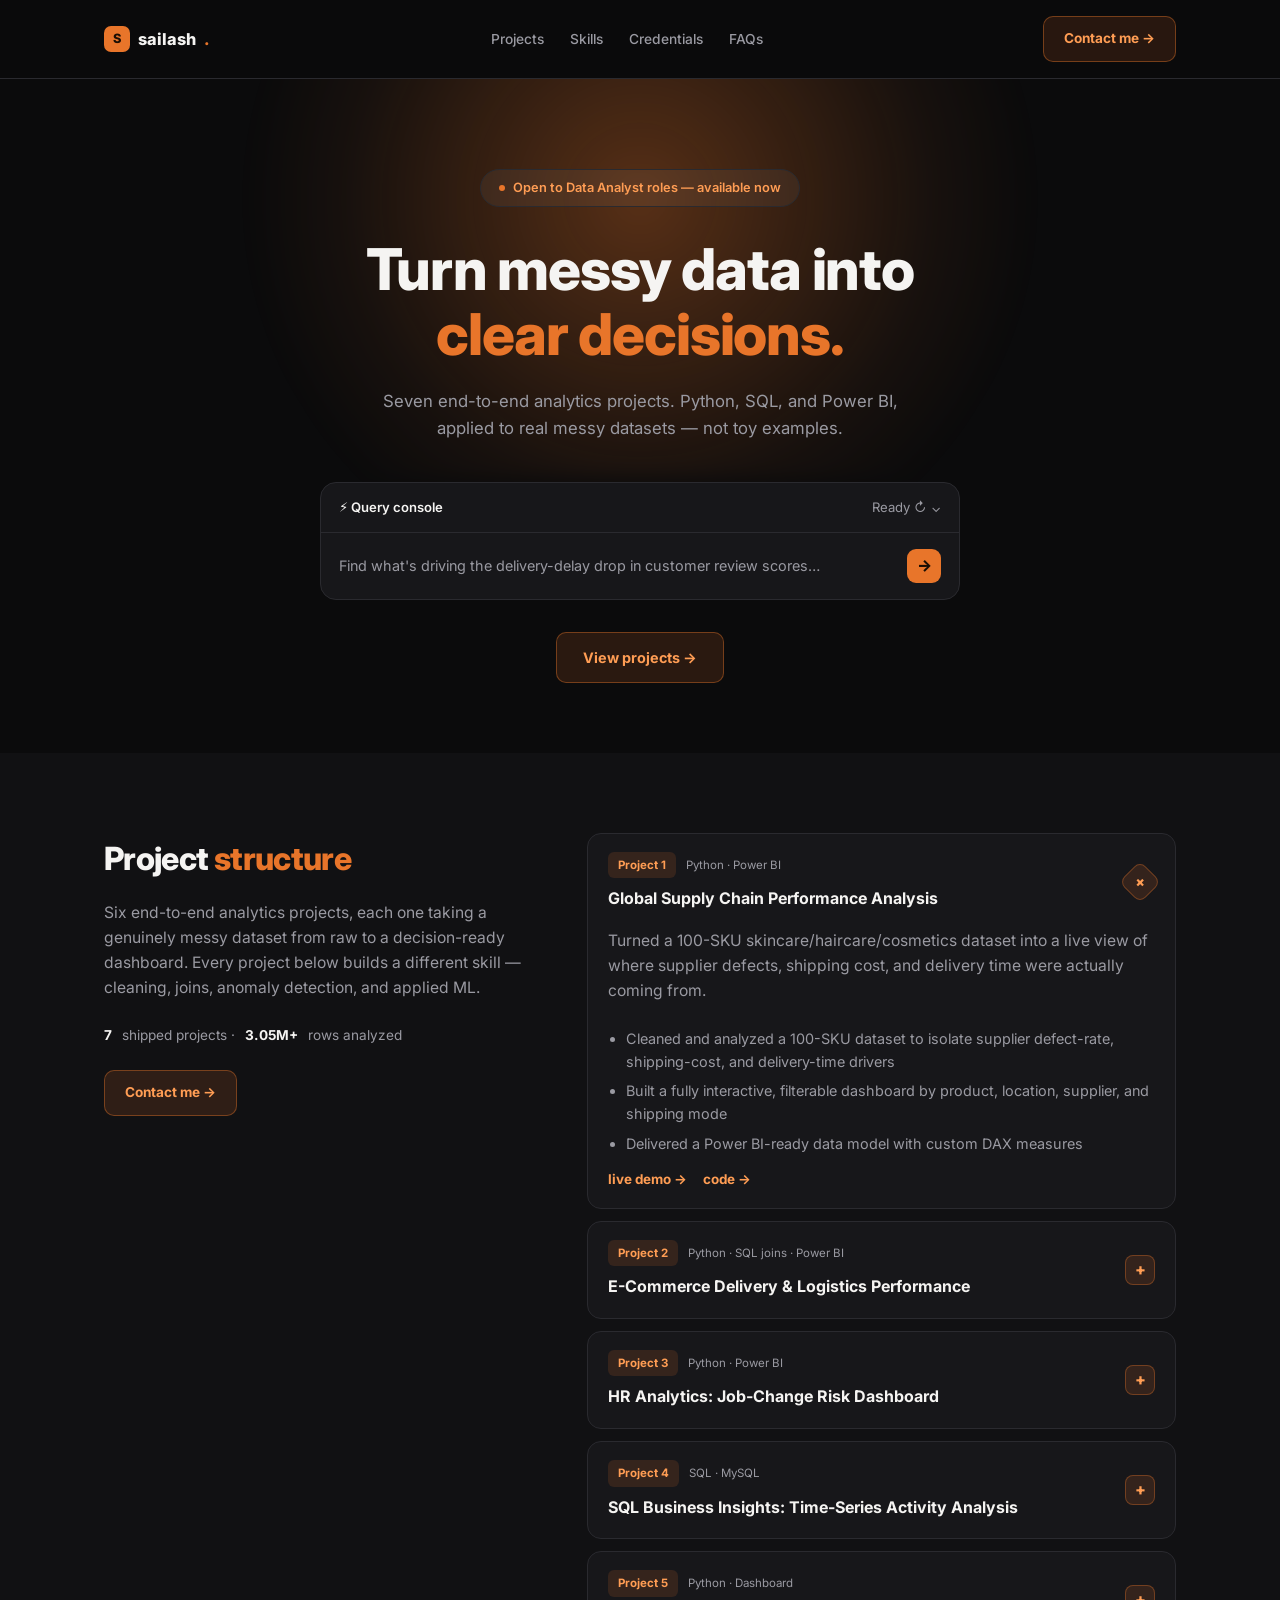
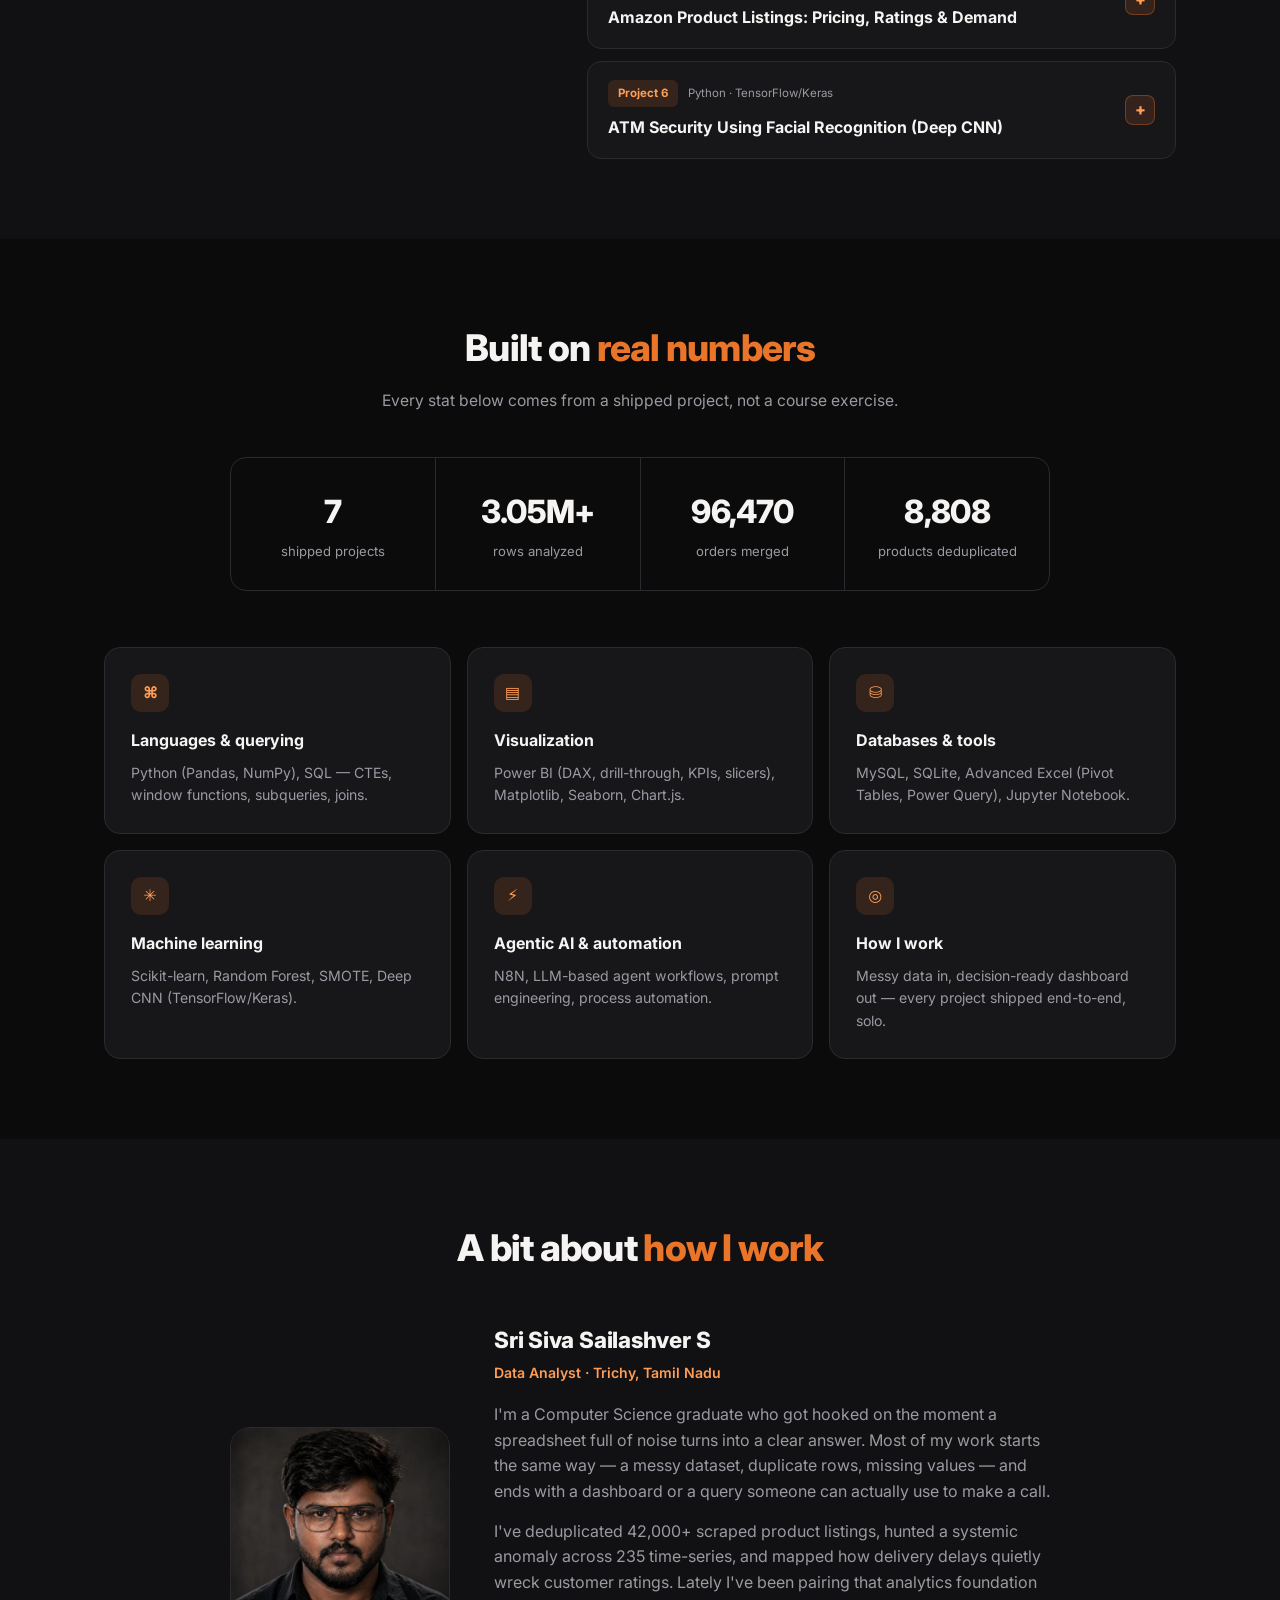
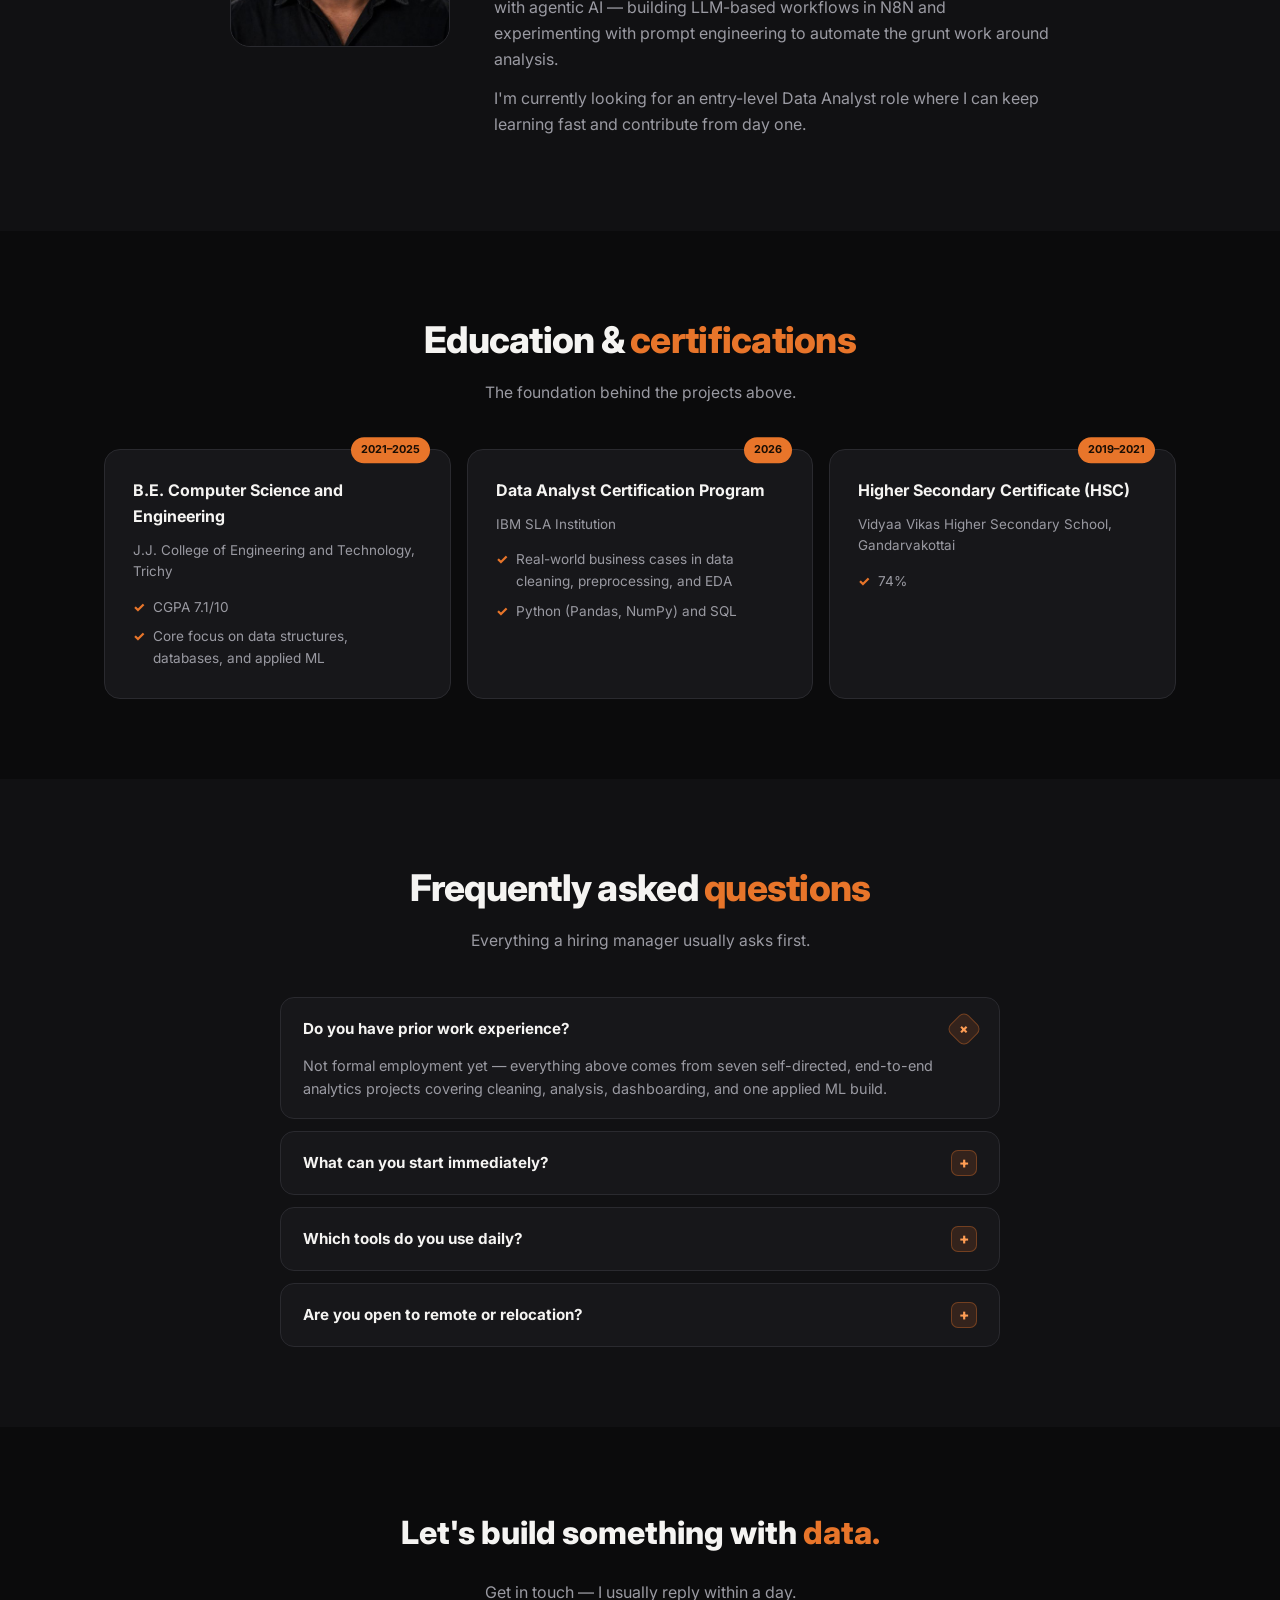
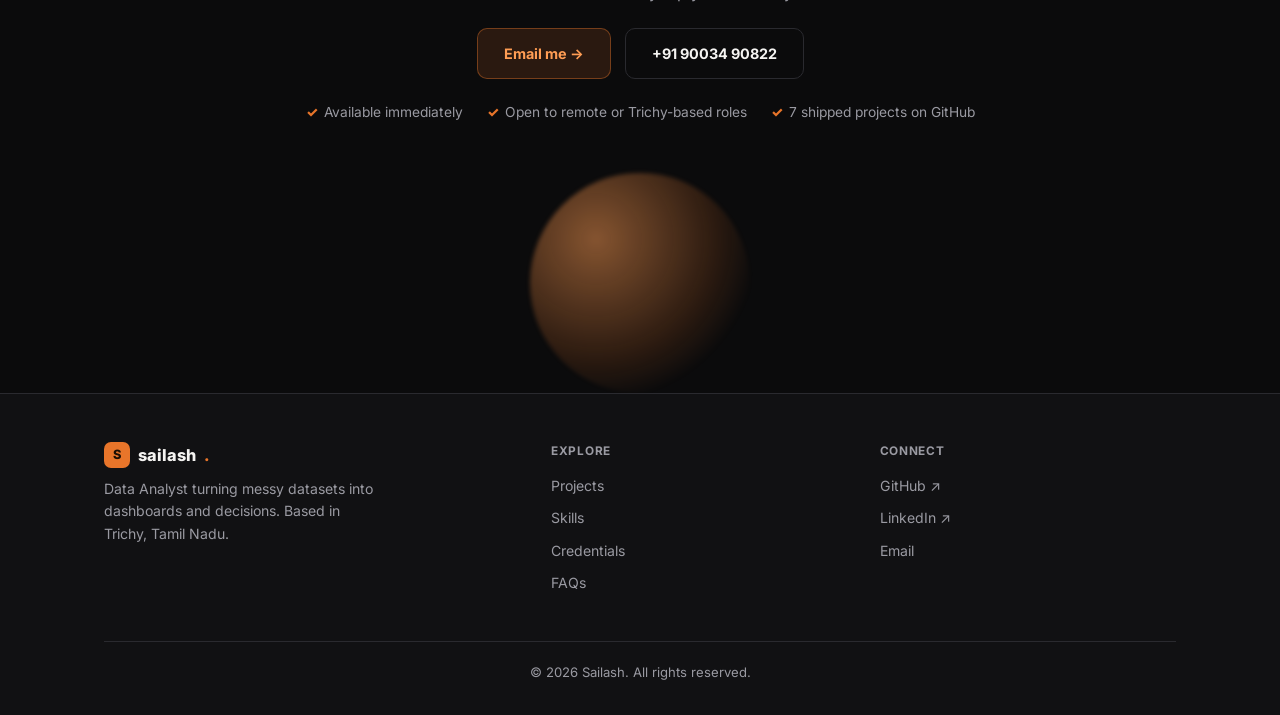
==== commit 1f09c2c6: "Update index.html" ====
--- a/index.html
+++ b/index.html
@@ -1 +1,576 @@
-<!DOCTYPE html><html lang="en"><head><meta charSet="utf-8"/><meta name="viewport" content="width=device-width, initial-scale=1"/><link rel="stylesheet" href="/_next/static/css/45fa70246f7e8af1.css" data-precedence="next"/><link rel="preload" as="script" fetchPriority="low" href="/_next/static/chunks/webpack-44a6b26e46d484c2.js"/><script src="/_next/static/chunks/fd9d1056-4e1a26e2d413ba3c.js" async=""></script><script src="/_next/static/chunks/23-ee7432b18e0e03ea.js" async=""></script><script src="/_next/static/chunks/main-app-cb8116cbae0ef0b0.js" async=""></script><script src="/_next/static/chunks/173-dccecef59a95dbf4.js" async=""></script><script src="/_next/static/chunks/app/page-7ceb4cbdd6dd4d79.js" async=""></script><script src="/_next/static/chunks/app/layout-6562642cf9df5835.js" async=""></script><meta name="theme-color" content="#000000"/><title>Sailash — Data Analyst Portfolio</title><meta name="description" content="Data Analyst specializing in Python, SQL, and Power BI — turning messy datasets into dashboards and decisions."/><meta property="og:title" content="Sailash — Data Analyst Portfolio"/><meta property="og:description" content="Data Analyst specializing in Python, SQL, and Power BI — turning messy datasets into dashboards and decisions."/><meta property="og:image" content="https://sailash-portfolio.example.com/og-placeholder.svg"/><meta property="og:image:width" content="1200"/><meta property="og:image:height" content="630"/><meta property="og:image:alt" content="Sailash — Data Analyst Portfolio"/><meta property="og:type" content="website"/><meta name="twitter:card" content="summary_large_image"/><meta name="twitter:title" content="Sailash — Data Analyst Portfolio"/><meta name="twitter:description" content="Data Analyst specializing in Python, SQL, and Power BI — turning messy datasets into dashboards and decisions."/><meta name="twitter:image" content="https://sailash-portfolio.example.com/og-placeholder.svg"/><meta name="twitter:image:width" content="1200"/><meta name="twitter:image:height" content="630"/><meta name="twitter:image:alt" content="Sailash — Data Analyst Portfolio"/><link rel="icon" href="/favicon.svg"/><script src="/_next/static/chunks/polyfills-78c92fac7aa8fdd8.js" noModule=""></script></head><body class="bg-black text-white antialiased font-sans h-full"><main><canvas aria-hidden="true" class="pointer-events-none fixed inset-0 -z-10 h-screen w-screen"></canvas><div class="relative"><section id="top" class="relative h-screen w-full overflow-hidden"><nav class="absolute top-0 left-0 right-0 z-20 flex items-center justify-between px-6 pt-6 md:px-10" aria-label="Primary"><a href="#top" class="flex items-center gap-2 rounded-full bg-neutral-900/90 py-3 pl-4 pr-6 backdrop-blur"><svg width="18" height="18" viewBox="0 0 24 24" fill="none" xmlns="http://www.w3.org/2000/svg" aria-hidden="true"><path d="M4 20 L12 4 L20 20 M8 20 L12 12 L16 20" stroke="white" stroke-width="2" stroke-linecap="round" stroke-linejoin="round"></path></svg><span class="text-sm lowercase text-white">sailash</span></a><div class="hidden items-center rounded-full bg-neutral-900/90 px-3 py-2 backdrop-blur md:flex"><a href="#about" class="rounded-full px-5 py-2 text-sm text-neutral-300 transition-colors hover:text-white">about</a><a href="#skills" class="rounded-full px-5 py-2 text-sm text-neutral-300 transition-colors hover:text-white">skills</a><a href="#projects" class="rounded-full px-5 py-2 text-sm text-neutral-300 transition-colors hover:text-white">projects</a><a href="#experience" class="rounded-full px-5 py-2 text-sm text-neutral-300 transition-colors hover:text-white">experience</a><a href="#contact" class="rounded-full px-5 py-2 text-sm text-neutral-300 transition-colors hover:text-white">contact</a></div><a href="#contact" class="hidden rounded-full bg-white px-6 py-3 text-sm font-medium text-black transition-colors hover:bg-neutral-200 md:inline-block">contact me</a><button type="button" aria-label="Open menu" aria-expanded="false" class="flex h-11 w-11 items-center justify-center rounded-full bg-neutral-900/90 backdrop-blur md:hidden"><span class="sr-only">Open menu</span><svg width="18" height="18" viewBox="0 0 24 24" fill="none" aria-hidden="true"><path d="M4 7h16M4 12h16M4 17h16" stroke="white" stroke-width="2" stroke-linecap="round"></path></svg></button></nav><div class="relative z-[1] px-6 pt-28 md:contents"><h1 class="contents"><span data-hero-in="true" class="hero-title mb-1 block text-[13vw] text-white md:absolute md:left-[5%] md:top-[15%] md:mb-0 md:text-[clamp(64px,10vw,150px)]">clean.</span><span data-hero-in="true" class="hero-title mb-1 block text-[13vw] text-white md:absolute md:right-[5%] md:top-[40%] md:mb-0 md:text-right md:text-[clamp(64px,10vw,150px)]">analyze.</span><span data-hero-in="true" class="hero-title mb-6 block text-[13vw] text-white md:absolute md:left-[30%] md:top-[60%] md:mb-0 md:text-[clamp(64px,10vw,150px)]">decide.</span></h1><p data-hero-in="true" class="mb-10 text-[15px] leading-snug text-white/90 md:absolute md:left-[30%] md:top-[calc(60%+165px)] md:mb-0 md:max-w-[300px] md:text-base">I clean the data nobody wants to touch, find the pattern hiding in it, and build the dashboard that makes it obvious. Seven end-to-end analytics projects in, I&#x27;m looking for the team where that habit gets to run on real problems.</p><div class="flex flex-row flex-wrap justify-between gap-4 md:contents"><div data-hero-in="true" class="flex flex-col items-start gap-1 md:absolute md:right-6 md:top-24 md:items-end md:right-10 md:top-28"><span class="text-3xl font-medium tracking-tight text-white md:text-4xl lg:text-5xl">7</span><span aria-hidden="true" class="hidden h-px w-24 bg-white/40 md:block" style="transform:rotate(20deg)"></span><span class="max-w-[110px] text-xs text-white/70 md:max-w-[140px] md:text-right">shipped analytics projects</span></div><div data-hero-in="true" class="flex flex-col items-start gap-1 md:absolute md:bottom-16 md:right-6 md:items-end md:bottom-20 md:right-10"><span class="text-3xl font-medium tracking-tight text-white md:text-4xl lg:text-5xl">3.05m+</span><span aria-hidden="true" class="hidden h-px w-24 bg-white/40 md:block" style="transform:rotate(-20deg)"></span><span class="max-w-[110px] text-xs text-white/70 md:max-w-[140px] md:text-right">rows analyzed in one project</span></div><div data-hero-in="true" class="flex flex-col items-start gap-1 md:absolute md:bottom-16 md:left-6 md:bottom-20 md:left-10"><span class="text-3xl font-medium tracking-tight text-white md:text-4xl lg:text-5xl">8,808</span><span aria-hidden="true" class="hidden h-px w-24 bg-white/40 md:block" style="transform:rotate(20deg)"></span><span class="max-w-[110px] text-xs text-white/70">products cleaned from a messy scrape</span></div></div></div></section><section class="mx-auto max-w-6xl px-6 py-16 md:px-10 md:py-32" id="about"><h2 data-reveal="true" class="section-title mb-10 text-white md:mb-14">about</h2><div class="flex flex-col-reverse items-start gap-8 md:flex-row md:items-center md:gap-16"><p data-reveal="true" class="max-w-2xl text-base leading-relaxed text-neutral-300 md:text-lg">I&#x27;m a Computer Science graduate who got hooked on the moment a spreadsheet full of noise turns into a clear answer. Most of my work starts the same way — a messy dataset, duplicate rows, missing values — and ends with a dashboard or a query someone can actually use to make a call. I&#x27;ve deduplicated 42,000+ scraped product listings, hunted a systemic anomaly across 235 time-series, and mapped how delivery delays quietly wreck customer ratings. Lately I&#x27;ve been pairing that analytics foundation with agentic AI — building LLM-based workflows in N8N and experimenting with prompt engineering to automate the grunt work around analysis. I&#x27;m currently looking for an entry-level Data Analyst role where I can keep learning fast and contribute from day one.</p><div data-reveal="true" class="relative mx-auto h-40 w-40 shrink-0 overflow-hidden rounded-2xl md:mx-0 md:h-56 md:w-56"><img alt="Portrait photo of Sailash, Data Analyst" loading="lazy" width="480" height="480" decoding="async" data-nimg="1" class="h-full w-full object-cover" style="color:transparent" src="/avatar.jpg"/></div></div></section><section class="mx-auto max-w-6xl px-6 py-16 md:px-10 md:py-32" id="skills"><h2 data-reveal="true" class="section-title mb-10 text-white md:mb-14">skills</h2><div class="grid grid-cols-1 gap-4 sm:grid-cols-2 lg:grid-cols-3 xl:grid-cols-5"><div data-reveal="true" class="rounded-2xl bg-neutral-900/60 p-6 backdrop-blur"><h3 class="mb-4 text-sm font-medium lowercase text-white">languages &amp; querying</h3><div class="flex flex-wrap gap-2"><span class="rounded-full border border-white/10 bg-black/40 px-3 py-1.5 text-xs text-neutral-300">Python (Pandas, NumPy)</span><span class="rounded-full border border-white/10 bg-black/40 px-3 py-1.5 text-xs text-neutral-300">SQL (CTEs, window functions, subqueries, joins)</span></div></div><div data-reveal="true" class="rounded-2xl bg-neutral-900/60 p-6 backdrop-blur"><h3 class="mb-4 text-sm font-medium lowercase text-white">visualization</h3><div class="flex flex-wrap gap-2"><span class="rounded-full border border-white/10 bg-black/40 px-3 py-1.5 text-xs text-neutral-300">Power BI (DAX, drill-through, KPIs, slicers)</span><span class="rounded-full border border-white/10 bg-black/40 px-3 py-1.5 text-xs text-neutral-300">Matplotlib</span><span class="rounded-full border border-white/10 bg-black/40 px-3 py-1.5 text-xs text-neutral-300">Seaborn</span><span class="rounded-full border border-white/10 bg-black/40 px-3 py-1.5 text-xs text-neutral-300">Chart.js</span></div></div><div data-reveal="true" class="rounded-2xl bg-neutral-900/60 p-6 backdrop-blur"><h3 class="mb-4 text-sm font-medium lowercase text-white">databases &amp; tools</h3><div class="flex flex-wrap gap-2"><span class="rounded-full border border-white/10 bg-black/40 px-3 py-1.5 text-xs text-neutral-300">MySQL</span><span class="rounded-full border border-white/10 bg-black/40 px-3 py-1.5 text-xs text-neutral-300">SQLite</span><span class="rounded-full border border-white/10 bg-black/40 px-3 py-1.5 text-xs text-neutral-300">Advanced Excel (Pivot Tables, Power Query)</span><span class="rounded-full border border-white/10 bg-black/40 px-3 py-1.5 text-xs text-neutral-300">Jupyter Notebook</span></div></div><div data-reveal="true" class="rounded-2xl bg-neutral-900/60 p-6 backdrop-blur"><h3 class="mb-4 text-sm font-medium lowercase text-white">machine learning</h3><div class="flex flex-wrap gap-2"><span class="rounded-full border border-white/10 bg-black/40 px-3 py-1.5 text-xs text-neutral-300">Scikit-learn</span><span class="rounded-full border border-white/10 bg-black/40 px-3 py-1.5 text-xs text-neutral-300">Random Forest</span><span class="rounded-full border border-white/10 bg-black/40 px-3 py-1.5 text-xs text-neutral-300">SMOTE</span><span class="rounded-full border border-white/10 bg-black/40 px-3 py-1.5 text-xs text-neutral-300">Deep CNN (TensorFlow/Keras)</span></div></div><div data-reveal="true" class="rounded-2xl bg-neutral-900/60 p-6 backdrop-blur"><h3 class="mb-4 text-sm font-medium lowercase text-white">agentic ai &amp; automation</h3><div class="flex flex-wrap gap-2"><span class="rounded-full border border-white/10 bg-black/40 px-3 py-1.5 text-xs text-neutral-300">N8N</span><span class="rounded-full border border-white/10 bg-black/40 px-3 py-1.5 text-xs text-neutral-300">LLM-based agent workflows</span><span class="rounded-full border border-white/10 bg-black/40 px-3 py-1.5 text-xs text-neutral-300">prompt engineering</span><span class="rounded-full border border-white/10 bg-black/40 px-3 py-1.5 text-xs text-neutral-300">process automation</span></div></div></div></section><section class="mx-auto max-w-6xl px-6 py-16 md:px-10 md:py-32" id="projects"><h2 data-reveal="true" class="section-title mb-10 text-white md:mb-14">projects</h2><div class="grid grid-cols-1 gap-6 md:grid-cols-2"><article data-reveal="true" class="flex flex-col rounded-2xl bg-neutral-900/40 p-6 transition-transform duration-300 ease-out hover:-translate-y-1 hover:scale-[1.01] md:p-8"><h3 class="mb-2 text-xl font-medium text-white md:text-2xl">Global Supply Chain Performance Analysis</h3><p class="mb-4 text-sm leading-relaxed text-neutral-300">Turned a 100-SKU skincare/haircare/cosmetics dataset into a live view of where supplier defects, shipping cost, and delivery time were actually coming from.</p><ul class="mb-4 flex flex-col gap-2"><li class="flex gap-2 text-sm leading-relaxed text-neutral-300"><span aria-hidden="true" class="text-accent">·</span><span>Cleaned and analyzed a 100-SKU dataset to isolate supplier defect-rate, shipping-cost, and delivery-time drivers</span></li><li class="flex gap-2 text-sm leading-relaxed text-neutral-300"><span aria-hidden="true" class="text-accent">·</span><span>Built a fully interactive, filterable dashboard by product, location, supplier, and shipping mode</span></li><li class="flex gap-2 text-sm leading-relaxed text-neutral-300"><span aria-hidden="true" class="text-accent">·</span><span>Delivered a Power BI-ready data model with custom DAX measures</span></li></ul><div class="mb-5 flex flex-wrap gap-2"><span class="rounded-full border border-white/10 bg-black/40 px-3 py-1 text-xs text-neutral-300">Python</span><span class="rounded-full border border-white/10 bg-black/40 px-3 py-1 text-xs text-neutral-300">Power BI</span></div><div class="mt-auto flex flex-wrap gap-3 pt-2"><a href="https://sailash052-svg.github.io/supply-chain-analysis/" target="_blank" rel="noopener noreferrer" class="rounded-full bg-white px-5 py-2.5 text-sm font-medium text-black transition-colors hover:bg-neutral-200">live demo</a><a href="https://github.com/sailash052-svg/supply-chain-analysis" target="_blank" rel="noopener noreferrer" class="rounded-full bg-neutral-900/90 px-5 py-2.5 text-sm text-neutral-300 backdrop-blur transition-colors hover:text-white">code</a></div></article><article data-reveal="true" class="flex flex-col rounded-2xl bg-neutral-900/40 p-6 transition-transform duration-300 ease-out hover:-translate-y-1 hover:scale-[1.01] md:p-8"><h3 class="mb-2 text-xl font-medium text-white md:text-2xl">E-Commerce Delivery &amp; Logistics Performance</h3><p class="mb-4 text-sm leading-relaxed text-neutral-300">Analyzed 96,470 real Olist marketplace orders to show exactly how much late delivery costs in customer satisfaction.</p><ul class="mb-4 flex flex-col gap-2"><li class="flex gap-2 text-sm leading-relaxed text-neutral-300"><span aria-hidden="true" class="text-accent">·</span><span>Merged and analyzed 96,470 orders across 6 relational tables to compute delivery-time, delay, and on-time-rate metrics</span></li><li class="flex gap-2 text-sm leading-relaxed text-neutral-300"><span aria-hidden="true" class="text-accent">·</span><span>Found late deliveries cut average review score from 4.29 to 2.57</span></li><li class="flex gap-2 text-sm leading-relaxed text-neutral-300"><span aria-hidden="true" class="text-accent">·</span><span>Built a dashboard surfacing regional and seasonal delivery-performance gaps</span></li></ul><div class="mb-5 flex flex-wrap gap-2"><span class="rounded-full border border-white/10 bg-black/40 px-3 py-1 text-xs text-neutral-300">Python</span><span class="rounded-full border border-white/10 bg-black/40 px-3 py-1 text-xs text-neutral-300">SQL joins</span><span class="rounded-full border border-white/10 bg-black/40 px-3 py-1 text-xs text-neutral-300">Power BI</span></div><div class="mt-auto flex flex-wrap gap-3 pt-2"><a href="https://sailash052-svg.github.io/E-Commerce-Delivery-Logistics-Performance-using-the-Olist-Brazilian-marketplace-dataset/" target="_blank" rel="noopener noreferrer" class="rounded-full bg-white px-5 py-2.5 text-sm font-medium text-black transition-colors hover:bg-neutral-200">live demo</a><a href="https://github.com/sailash052-svg/E-Commerce-Delivery-Logistics-Performance-using-the-Olist-Brazilian-marketplace-dataset" target="_blank" rel="noopener noreferrer" class="rounded-full bg-neutral-900/90 px-5 py-2.5 text-sm text-neutral-300 backdrop-blur transition-colors hover:text-white">code</a></div></article><article data-reveal="true" class="flex flex-col rounded-2xl bg-neutral-900/40 p-6 transition-transform duration-300 ease-out hover:-translate-y-1 hover:scale-[1.01] md:p-8"><h3 class="mb-2 text-xl font-medium text-white md:text-2xl">HR Analytics: Job-Change Risk Dashboard</h3><p class="mb-4 text-sm leading-relaxed text-neutral-300">Identified which employees are actually at risk of leaving, using 19,158 real enrollee records.</p><ul class="mb-4 flex flex-col gap-2"><li class="flex gap-2 text-sm leading-relaxed text-neutral-300"><span aria-hidden="true" class="text-accent">·</span><span>Cleaned and analyzed 19,158 job-training enrollee records</span></li><li class="flex gap-2 text-sm leading-relaxed text-neutral-300"><span aria-hidden="true" class="text-accent">·</span><span>Identified city development index and years of experience as the strongest job-seeking-risk signals</span></li><li class="flex gap-2 text-sm leading-relaxed text-neutral-300"><span aria-hidden="true" class="text-accent">·</span><span>Built an interactive dashboard segmenting risk by education level, company type, and enrollment status</span></li></ul><div class="mb-5 flex flex-wrap gap-2"><span class="rounded-full border border-white/10 bg-black/40 px-3 py-1 text-xs text-neutral-300">Python</span><span class="rounded-full border border-white/10 bg-black/40 px-3 py-1 text-xs text-neutral-300">Power BI</span></div><div class="mt-auto flex flex-wrap gap-3 pt-2"><a href="https://sailash052-svg.github.io/hr-job-change-Data-Scientists/" target="_blank" rel="noopener noreferrer" class="rounded-full bg-white px-5 py-2.5 text-sm font-medium text-black transition-colors hover:bg-neutral-200">live demo</a><a href="https://github.com/sailash052-svg/hr-job-change-Data-Scientists" target="_blank" rel="noopener noreferrer" class="rounded-full bg-neutral-900/90 px-5 py-2.5 text-sm text-neutral-300 backdrop-blur transition-colors hover:text-white">code</a></div></article><article data-reveal="true" class="flex flex-col rounded-2xl bg-neutral-900/40 p-6 transition-transform duration-300 ease-out hover:-translate-y-1 hover:scale-[1.01] md:p-8"><h3 class="mb-2 text-xl font-medium text-white md:text-2xl">SQL Business Insights: Time-Series Activity Analysis</h3><p class="mb-4 text-sm leading-relaxed text-neutral-300">Wrote 23 advanced SQL queries against 3 million+ hourly readings to catch an anomaly hiding across 235 data series.</p><ul class="mb-4 flex flex-col gap-2"><li class="flex gap-2 text-sm leading-relaxed text-neutral-300"><span aria-hidden="true" class="text-accent">·</span><span>Wrote 23 complex SQL queries (CTEs, window functions, subqueries, joins) against 3.05M hourly readings across 235 series</span></li><li class="flex gap-2 text-sm leading-relaxed text-neutral-300"><span aria-hidden="true" class="text-accent">·</span><span>Extracted growth, ranking, engagement-rate, and anomaly-detection KPIs</span></li><li class="flex gap-2 text-sm leading-relaxed text-neutral-300"><span aria-hidden="true" class="text-accent">·</span><span>Built a custom z-score query that detected a systemic anomaly affecting 176 of 235 series simultaneously, paired with a supporting dashboard</span></li></ul><div class="mb-5 flex flex-wrap gap-2"><span class="rounded-full border border-white/10 bg-black/40 px-3 py-1 text-xs text-neutral-300">SQL</span><span class="rounded-full border border-white/10 bg-black/40 px-3 py-1 text-xs text-neutral-300">MySQL</span><span class="rounded-full border border-white/10 bg-black/40 px-3 py-1 text-xs text-neutral-300">Advanced Analytics</span></div><div class="mt-auto flex flex-wrap gap-3 pt-2"><a href="https://sailash052-svg.github.io/SQL-Business-Insights-Time-Series-Activity-Analysis/" target="_blank" rel="noopener noreferrer" class="rounded-full bg-white px-5 py-2.5 text-sm font-medium text-black transition-colors hover:bg-neutral-200">live demo</a><a href="https://github.com/sailash052-svg/SQL-Business-Insights-Time-Series-Activity-Analysis" target="_blank" rel="noopener noreferrer" class="rounded-full bg-neutral-900/90 px-5 py-2.5 text-sm text-neutral-300 backdrop-blur transition-colors hover:text-white">code</a></div></article><article data-reveal="true" class="flex flex-col rounded-2xl bg-neutral-900/40 p-6 transition-transform duration-300 ease-out hover:-translate-y-1 hover:scale-[1.01] md:p-8"><h3 class="mb-2 text-xl font-medium text-white md:text-2xl">Amazon Product Listings: Pricing, Ratings &amp; Demand Analysis</h3><p class="mb-4 text-sm leading-relaxed text-neutral-300">Cleaned a genuinely messy 42,675-row scrape down to signal — and found why Best-Seller products actually win.</p><ul class="mb-4 flex flex-col gap-2"><li class="flex gap-2 text-sm leading-relaxed text-neutral-300"><span aria-hidden="true" class="text-accent">·</span><span>Cleaned 42,675 scraped product listing rows down to 8,808 unique products, correctly deduplicating repeated search-result impressions (one product appeared 744 times)</span></li><li class="flex gap-2 text-sm leading-relaxed text-neutral-300"><span aria-hidden="true" class="text-accent">·</span><span>Found Best-Seller-badged products sell ~8.7x more units per month despite being priced 36% lower</span></li><li class="flex gap-2 text-sm leading-relaxed text-neutral-300"><span aria-hidden="true" class="text-accent">·</span><span>Built a fully interactive, filterable dashboard with live search and sorting</span></li></ul><div class="mb-5 flex flex-wrap gap-2"><span class="rounded-full border border-white/10 bg-black/40 px-3 py-1 text-xs text-neutral-300">Python</span><span class="rounded-full border border-white/10 bg-black/40 px-3 py-1 text-xs text-neutral-300">Dashboard</span></div><div class="mt-auto flex flex-wrap gap-3 pt-2"><a href="https://sailash052-svg.github.io/Amazon-Product-Listings-Pricing-Ratings-Demand-Analysis/" target="_blank" rel="noopener noreferrer" class="rounded-full bg-white px-5 py-2.5 text-sm font-medium text-black transition-colors hover:bg-neutral-200">live demo</a><a href="https://github.com/sailash052-svg/Amazon-Product-Listings-Pricing-Ratings-Demand-Analysis" target="_blank" rel="noopener noreferrer" class="rounded-full bg-neutral-900/90 px-5 py-2.5 text-sm text-neutral-300 backdrop-blur transition-colors hover:text-white">code</a></div></article><article data-reveal="true" class="flex flex-col rounded-2xl bg-neutral-900/40 p-6 transition-transform duration-300 ease-out hover:-translate-y-1 hover:scale-[1.01] md:p-8"><h3 class="mb-2 text-xl font-medium text-white md:text-2xl">ATM Security Using Facial Recognition (Deep CNN)</h3><p class="mb-4 text-sm leading-relaxed text-neutral-300">A multi-factor ATM security concept pairing card authentication with deep-learning facial recognition, plus a fraud-analytics console.</p><ul class="mb-4 flex flex-col gap-2"><li class="flex gap-2 text-sm leading-relaxed text-neutral-300"><span aria-hidden="true" class="text-accent">·</span><span>Designed a multi-factor ATM security system combining card authentication with Deep CNN-based facial recognition</span></li><li class="flex gap-2 text-sm leading-relaxed text-neutral-300"><span aria-hidden="true" class="text-accent">·</span><span>Trained and validated the model across multiple datasets, achieving high real-time face detection accuracy</span></li><li class="flex gap-2 text-sm leading-relaxed text-neutral-300"><span aria-hidden="true" class="text-accent">·</span><span>Built an interactive fraud-analytics dashboard (Fraud Signal Console) exploring IP-country mismatch, VPN use, billing/shipping mismatch, and merchant risk score across a 20,000-transaction dataset</span></li></ul><div class="mb-5 flex flex-wrap gap-2"><span class="rounded-full border border-white/10 bg-black/40 px-3 py-1 text-xs text-neutral-300">Python</span><span class="rounded-full border border-white/10 bg-black/40 px-3 py-1 text-xs text-neutral-300">TensorFlow/Keras</span><span class="rounded-full border border-white/10 bg-black/40 px-3 py-1 text-xs text-neutral-300">Deep Learning</span></div><p class="mb-5 text-xs text-white/60">live link and code below are for the Fraud Signal Console dashboard portion only.</p><div class="mt-auto flex flex-wrap gap-3 pt-2"><a href="https://sailash052-svg.github.io/Fraud-Signal-Console-Credit-Card-Fraud-Analytics/" target="_blank" rel="noopener noreferrer" class="rounded-full bg-white px-5 py-2.5 text-sm font-medium text-black transition-colors hover:bg-neutral-200">live demo</a><a href="https://github.com/sailash052-svg/Fraud-Signal-Console-Credit-Card-Fraud-Analytics" target="_blank" rel="noopener noreferrer" class="rounded-full bg-neutral-900/90 px-5 py-2.5 text-sm text-neutral-300 backdrop-blur transition-colors hover:text-white">code</a></div></article></div></section><section class="mx-auto max-w-6xl px-6 py-16 md:px-10 md:py-32" id="experience"><h2 data-reveal="true" class="section-title mb-10 text-white md:mb-14">experience</h2><div data-reveal="true" class="max-w-2xl"><h3 class="mb-4 text-lg font-medium text-white">academic &amp; project experience</h3><p class="mb-6 text-base leading-relaxed text-neutral-300">I don&#x27;t have formal employment history yet. Everything I know hands-on comes from seven self-directed, end-to-end analytics projects — cleaning messy data, analyzing it, building the dashboard on top, and one applied machine learning project along the way.</p><a href="#projects" class="inline-flex items-center text-sm font-medium text-accent transition-colors hover:text-white">view projects →</a></div></section><section class="mx-auto max-w-6xl px-6 py-16 md:px-10 md:py-32" id="education"><h2 data-reveal="true" class="section-title mb-10 text-white md:mb-14">education</h2><div class="flex flex-col divide-y divide-white/10 border-t border-white/10"><div data-reveal="true" class="flex flex-col gap-1 py-6 md:flex-row md:items-baseline md:justify-between md:py-8"><div><h3 class="text-lg font-medium text-white md:text-xl">B.E. Computer Science and Engineering</h3><p class="text-sm text-neutral-300">J.J. College of Engineering and Technology, Trichy</p></div><div class="flex shrink-0 items-center gap-4 text-sm text-white/70 md:text-right"><span>2021–2025</span><span>CGPA 7.1/10</span></div></div><div data-reveal="true" class="flex flex-col gap-1 py-6 md:flex-row md:items-baseline md:justify-between md:py-8"><div><h3 class="text-lg font-medium text-white md:text-xl">Higher Secondary Certificate (HSC)</h3><p class="text-sm text-neutral-300">Vidyaa Vikas Higher Secondary School, Gandarvakottai</p></div><div class="flex shrink-0 items-center gap-4 text-sm text-white/70 md:text-right"><span>2019–2021</span><span>74%</span></div></div><div data-reveal="true" class="flex flex-col gap-1 py-6 md:flex-row md:items-baseline md:justify-between md:py-8"><div><h3 class="text-lg font-medium text-white md:text-xl">Secondary School Leaving Certificate (SSLC)</h3><p class="text-sm text-neutral-300">Ponnaiyah Ramayayam Public Hr. Sec. School, Thanjavur</p></div><div class="flex shrink-0 items-center gap-4 text-sm text-white/70 md:text-right"><span>2017–2019</span><span>67%</span></div></div></div></section><section class="mx-auto max-w-6xl px-6 py-16 md:px-10 md:py-32" id="certifications"><h2 data-reveal="true" class="section-title mb-10 text-white md:mb-14">certifications</h2><div data-reveal="true" class="max-w-2xl rounded-2xl bg-neutral-900/60 p-6 backdrop-blur md:p-8"><div class="mb-2 flex flex-col gap-1 md:flex-row md:items-baseline md:justify-between"><h3 class="text-lg font-medium text-white md:text-xl">Data Analyst Certification Program</h3><span class="text-sm text-white/70">2026</span></div><p class="mb-3 text-sm text-neutral-300">IBM SLA Institution</p><p class="text-sm leading-relaxed text-neutral-300">Worked through real-world business cases covering data cleaning, preprocessing, and EDA using Python (Pandas, NumPy) and SQL.</p></div></section><section class="mx-auto max-w-6xl px-6 py-16 md:px-10 md:py-32" id="contact"><h2 data-reveal="true" class="section-title mb-10 text-white md:mb-14">let&#x27;s talk</h2><div class="grid grid-cols-1 gap-10 md:grid-cols-2 md:gap-16"><form data-reveal="true" noValidate="" class="flex flex-col gap-4"><div><label for="name" class="mb-1.5 block text-sm text-white/70">name</label><input id="name" type="text" aria-invalid="false" class="w-full rounded-xl border border-white/10 bg-neutral-900/60 px-4 py-3 text-sm text-white outline-none placeholder:text-white/40 focus:border-accent" placeholder="your name" name="name" value=""/></div><div><label for="email" class="mb-1.5 block text-sm text-white/70">email</label><input id="email" type="email" aria-invalid="false" class="w-full rounded-xl border border-white/10 bg-neutral-900/60 px-4 py-3 text-sm text-white outline-none placeholder:text-white/40 focus:border-accent" placeholder="you@example.com" name="email" value=""/></div><div><label for="message" class="mb-1.5 block text-sm text-white/70">message</label><textarea id="message" name="message" rows="5" aria-invalid="false" class="w-full resize-none rounded-xl border border-white/10 bg-neutral-900/60 px-4 py-3 text-sm text-white outline-none placeholder:text-white/40 focus:border-accent" placeholder="what would you like to talk about?"></textarea></div><button type="submit" class="mt-2 w-fit rounded-full bg-white px-6 py-3 text-sm font-medium text-black transition-colors hover:bg-neutral-200">send message</button></form><div data-reveal="true" class="flex flex-col gap-4"><a href="mailto:sailash052@gmail.com" class="flex w-fit items-center gap-2 text-sm text-neutral-300 transition-colors hover:text-accent">sailash052@gmail.com</a><a href="tel:+919003490822" class="flex w-fit items-center gap-2 text-sm text-neutral-300 transition-colors hover:text-accent">+91 90034 90822</a><p class="text-sm text-neutral-300">Trichy, Tamil Nadu, India</p></div></div></section></div><footer class="border-t border-white/10 bg-black"><div class="mx-auto flex max-w-6xl flex-col items-center gap-4 px-6 py-10 md:flex-row md:justify-between md:px-10"><p class="text-sm text-white/70">© <!-- -->2026<!-- --> <!-- -->Sailash</p><div class="flex items-center gap-4"><a href="https://github.com/sailash052-svg" target="_blank" rel="noopener noreferrer" aria-label="Sailash&#x27;s GitHub profile" class="flex h-10 w-10 items-center justify-center rounded-full bg-neutral-900/60 text-neutral-300 transition-colors hover:text-white"><svg width="18" height="18" viewBox="0 0 24 24" fill="currentColor" aria-hidden="true"><path d="M12 2C6.48 2 2 6.58 2 12.25c0 4.53 2.87 8.37 6.84 9.73.5.1.68-.22.68-.49 0-.24-.01-.87-.01-1.71-2.78.62-3.37-1.37-3.37-1.37-.45-1.18-1.11-1.5-1.11-1.5-.91-.64.07-.63.07-.63 1 .07 1.53 1.05 1.53 1.05.89 1.57 2.34 1.12 2.91.86.09-.66.35-1.12.63-1.38-2.22-.26-4.56-1.14-4.56-5.07 0-1.12.39-2.03 1.03-2.75-.1-.26-.45-1.31.1-2.73 0 0 .84-.28 2.75 1.05a9.28 9.28 0 0 1 5 0c1.91-1.33 2.75-1.05 2.75-1.05.55 1.42.2 2.47.1 2.73.64.72 1.03 1.63 1.03 2.75 0 3.94-2.34 4.8-4.57 5.06.36.32.68.94.68 1.9 0 1.37-.01 2.47-.01 2.81 0 .27.18.6.69.49A10.26 10.26 0 0 0 22 12.25C22 6.58 17.52 2 12 2Z"></path></svg></a><a href="https://linkedin.com/in/sailash-s" target="_blank" rel="noopener noreferrer" aria-label="Sailash&#x27;s LinkedIn profile" class="flex h-10 w-10 items-center justify-center rounded-full bg-neutral-900/60 text-neutral-300 transition-colors hover:text-white"><svg width="18" height="18" viewBox="0 0 24 24" fill="currentColor" aria-hidden="true"><path d="M6.94 5a2 2 0 1 1-4-.02 2 2 0 0 1 4 .02ZM3.5 8.5h3.9V21H3.5V8.5Zm6.6 0h3.74v1.71h.05c.52-.98 1.8-2.02 3.7-2.02 3.96 0 4.69 2.6 4.69 5.99V21h-3.9v-5.86c0-1.4-.03-3.2-1.95-3.2-1.96 0-2.26 1.53-2.26 3.1V21h-3.9V8.5Z"></path></svg></a><a href="mailto:sailash052@gmail.com" aria-label="Email Sailash" class="flex h-10 w-10 items-center justify-center rounded-full bg-neutral-900/60 text-neutral-300 transition-colors hover:text-white"><svg width="18" height="18" viewBox="0 0 24 24" fill="none" stroke="currentColor" stroke-width="2" aria-hidden="true"><rect x="3" y="5" width="18" height="14" rx="2"></rect><path d="m3 7 9 6 9-6"></path></svg></a></div></div></footer></main><script src="/_next/static/chunks/webpack-44a6b26e46d484c2.js" async=""></script><script>(self.__next_f=self.__next_f||[]).push([0]);self.__next_f.push([2,null])</script><script>self.__next_f.push([1,"1:HL[\"/_next/static/css/45fa70246f7e8af1.css\",\"style\"]\n"])</script><script>self.__next_f.push([1,"2:I[5751,[],\"\"]\n4:I[9790,[\"173\",\"static/chunks/173-dccecef59a95dbf4.js\",\"931\",\"static/chunks/app/page-7ceb4cbdd6dd4d79.js\"],\"default\"]\n5:I[9132,[\"173\",\"static/chunks/173-dccecef59a95dbf4.js\",\"931\",\"static/chunks/app/page-7ceb4cbdd6dd4d79.js\"],\"default\"]\n6:I[746,[\"173\",\"static/chunks/173-dccecef59a95dbf4.js\",\"931\",\"static/chunks/app/page-7ceb4cbdd6dd4d79.js\"],\"default\"]\n7:I[8173,[\"173\",\"static/chunks/173-dccecef59a95dbf4.js\",\"931\",\"static/chunks/app/page-7ceb4cbdd6dd4d79.js\"],\"Image\"]\n8:I[9008,[\"173\",\"static/chunks/173-dccecef59a95dbf4.js\",\"931\",\"static/chunks/app/page-7ceb4cbdd6dd4d79.js\"],\"default\"]\n9:I[4455,[\"173\",\"static/chunks/173-dccecef59a95dbf4.js\",\"931\",\"static/chunks/app/page-7ceb4cbdd6dd4d79.js\"],\"default\"]\na:I[4004,[\"185\",\"static/chunks/app/layout-6562642cf9df5835.js\"],\"default\"]\nb:I[9275,[],\"\"]\nc:I[1343,[],\"\"]\ne:I[6130,[],\"\"]\nf:[]\n"])</script><script>self.__next_f.push([1,"0:[[[\"$\",\"link\",\"0\",{\"rel\":\"stylesheet\",\"href\":\"/_next/static/css/45fa70246f7e8af1.css\",\"precedence\":\"next\",\"crossOrigin\":\"$undefined\"}]],[\"$\",\"$L2\",null,{\"buildId\":\"ch7t58Hjr5MrkFsvLvv8g\",\"assetPrefix\":\"\",\"initialCanonicalUrl\":\"/\",\"initialTree\":[\"\",{\"children\":[\"__PAGE__\",{}]},\"$undefined\",\"$undefined\",true],\"initialSeedData\":[\"\",{\"children\":[\"__PAGE__\",{},[[\"$L3\",[\"$\",\"main\",null,{\"children\":[[\"$\",\"$L4\",null,{}],[\"$\",\"div\",null,{\"className\":\"relative\",\"children\":[[\"$\",\"$L5\",null,{}],[\"$\",\"$L6\",null,{\"as\":\"section\",\"id\":\"about\",\"className\":\"mx-auto max-w-6xl px-6 py-16 md:px-10 md:py-32\",\"children\":[[\"$\",\"h2\",null,{\"data-reveal\":true,\"className\":\"section-title mb-10 text-white md:mb-14\",\"children\":\"about\"}],[\"$\",\"div\",null,{\"className\":\"flex flex-col-reverse items-start gap-8 md:flex-row md:items-center md:gap-16\",\"children\":[[\"$\",\"p\",null,{\"data-reveal\":true,\"className\":\"max-w-2xl text-base leading-relaxed text-neutral-300 md:text-lg\",\"children\":\"I'm a Computer Science graduate who got hooked on the moment a spreadsheet full of noise turns into a clear answer. Most of my work starts the same way — a messy dataset, duplicate rows, missing values — and ends with a dashboard or a query someone can actually use to make a call. I've deduplicated 42,000+ scraped product listings, hunted a systemic anomaly across 235 time-series, and mapped how delivery delays quietly wreck customer ratings. Lately I've been pairing that analytics foundation with agentic AI — building LLM-based workflows in N8N and experimenting with prompt engineering to automate the grunt work around analysis. I'm currently looking for an entry-level Data Analyst role where I can keep learning fast and contribute from day one.\"}],[\"$\",\"div\",null,{\"data-reveal\":true,\"className\":\"relative mx-auto h-40 w-40 shrink-0 overflow-hidden rounded-2xl md:mx-0 md:h-56 md:w-56\",\"children\":[\"$\",\"$L7\",null,{\"src\":\"/avatar.jpg\",\"alt\":\"Portrait photo of Sailash, Data Analyst\",\"width\":480,\"height\":480,\"loading\":\"lazy\",\"className\":\"h-full w-full object-cover\"}]}]]}]]}],[\"$\",\"$L6\",null,{\"as\":\"section\",\"id\":\"skills\",\"className\":\"mx-auto max-w-6xl px-6 py-16 md:px-10 md:py-32\",\"children\":[[\"$\",\"h2\",null,{\"data-reveal\":true,\"className\":\"section-title mb-10 text-white md:mb-14\",\"children\":\"skills\"}],[\"$\",\"div\",null,{\"className\":\"grid grid-cols-1 gap-4 sm:grid-cols-2 lg:grid-cols-3 xl:grid-cols-5\",\"children\":[[\"$\",\"div\",\"languages \u0026 querying\",{\"data-reveal\":true,\"className\":\"rounded-2xl bg-neutral-900/60 p-6 backdrop-blur\",\"children\":[[\"$\",\"h3\",null,{\"className\":\"mb-4 text-sm font-medium lowercase text-white\",\"children\":\"languages \u0026 querying\"}],[\"$\",\"div\",null,{\"className\":\"flex flex-wrap gap-2\",\"children\":[[\"$\",\"span\",\"Python (Pandas, NumPy)\",{\"className\":\"rounded-full border border-white/10 bg-black/40 px-3 py-1.5 text-xs text-neutral-300\",\"children\":\"Python (Pandas, NumPy)\"}],[\"$\",\"span\",\"SQL (CTEs, window functions, subqueries, joins)\",{\"className\":\"rounded-full border border-white/10 bg-black/40 px-3 py-1.5 text-xs text-neutral-300\",\"children\":\"SQL (CTEs, window functions, subqueries, joins)\"}]]}]]}],[\"$\",\"div\",\"visualization\",{\"data-reveal\":true,\"className\":\"rounded-2xl bg-neutral-900/60 p-6 backdrop-blur\",\"children\":[[\"$\",\"h3\",null,{\"className\":\"mb-4 text-sm font-medium lowercase text-white\",\"children\":\"visualization\"}],[\"$\",\"div\",null,{\"className\":\"flex flex-wrap gap-2\",\"children\":[[\"$\",\"span\",\"Power BI (DAX, drill-through, KPIs, slicers)\",{\"className\":\"rounded-full border border-white/10 bg-black/40 px-3 py-1.5 text-xs text-neutral-300\",\"children\":\"Power BI (DAX, drill-through, KPIs, slicers)\"}],[\"$\",\"span\",\"Matplotlib\",{\"className\":\"rounded-full border border-white/10 bg-black/40 px-3 py-1.5 text-xs text-neutral-300\",\"children\":\"Matplotlib\"}],[\"$\",\"span\",\"Seaborn\",{\"className\":\"rounded-full border border-white/10 bg-black/40 px-3 py-1.5 text-xs text-neutral-300\",\"children\":\"Seaborn\"}],[\"$\",\"span\",\"Chart.js\",{\"className\":\"rounded-full border border-white/10 bg-black/40 px-3 py-1.5 text-xs text-neutral-300\",\"children\":\"Chart.js\"}]]}]]}],[\"$\",\"div\",\"databases \u0026 tools\",{\"data-reveal\":true,\"className\":\"rounded-2xl bg-neutral-900/60 p-6 backdrop-blur\",\"children\":[[\"$\",\"h3\",null,{\"className\":\"mb-4 text-sm font-medium lowercase text-white\",\"children\":\"databases \u0026 tools\"}],[\"$\",\"div\",null,{\"className\":\"flex flex-wrap gap-2\",\"children\":[[\"$\",\"span\",\"MySQL\",{\"className\":\"rounded-full border border-white/10 bg-black/40 px-3 py-1.5 text-xs text-neutral-300\",\"children\":\"MySQL\"}],[\"$\",\"span\",\"SQLite\",{\"className\":\"rounded-full border border-white/10 bg-black/40 px-3 py-1.5 text-xs text-neutral-300\",\"children\":\"SQLite\"}],[\"$\",\"span\",\"Advanced Excel (Pivot Tables, Power Query)\",{\"className\":\"rounded-full border border-white/10 bg-black/40 px-3 py-1.5 text-xs text-neutral-300\",\"children\":\"Advanced Excel (Pivot Tables, Power Query)\"}],[\"$\",\"span\",\"Jupyter Notebook\",{\"className\":\"rounded-full border border-white/10 bg-black/40 px-3 py-1.5 text-xs text-neutral-300\",\"children\":\"Jupyter Notebook\"}]]}]]}],[\"$\",\"div\",\"machine learning\",{\"data-reveal\":true,\"className\":\"rounded-2xl bg-neutral-900/60 p-6 backdrop-blur\",\"children\":[[\"$\",\"h3\",null,{\"className\":\"mb-4 text-sm font-medium lowercase text-white\",\"children\":\"machine learning\"}],[\"$\",\"div\",null,{\"className\":\"flex flex-wrap gap-2\",\"children\":[[\"$\",\"span\",\"Scikit-learn\",{\"className\":\"rounded-full border border-white/10 bg-black/40 px-3 py-1.5 text-xs text-neutral-300\",\"children\":\"Scikit-learn\"}],[\"$\",\"span\",\"Random Forest\",{\"className\":\"rounded-full border border-white/10 bg-black/40 px-3 py-1.5 text-xs text-neutral-300\",\"children\":\"Random Forest\"}],[\"$\",\"span\",\"SMOTE\",{\"className\":\"rounded-full border border-white/10 bg-black/40 px-3 py-1.5 text-xs text-neutral-300\",\"children\":\"SMOTE\"}],[\"$\",\"span\",\"Deep CNN (TensorFlow/Keras)\",{\"className\":\"rounded-full border border-white/10 bg-black/40 px-3 py-1.5 text-xs text-neutral-300\",\"children\":\"Deep CNN (TensorFlow/Keras)\"}]]}]]}],[\"$\",\"div\",\"agentic ai \u0026 automation\",{\"data-reveal\":true,\"className\":\"rounded-2xl bg-neutral-900/60 p-6 backdrop-blur\",\"children\":[[\"$\",\"h3\",null,{\"className\":\"mb-4 text-sm font-medium lowercase text-white\",\"children\":\"agentic ai \u0026 automation\"}],[\"$\",\"div\",null,{\"className\":\"flex flex-wrap gap-2\",\"children\":[[\"$\",\"span\",\"N8N\",{\"className\":\"rounded-full border border-white/10 bg-black/40 px-3 py-1.5 text-xs text-neutral-300\",\"children\":\"N8N\"}],[\"$\",\"span\",\"LLM-based agent workflows\",{\"className\":\"rounded-full border border-white/10 bg-black/40 px-3 py-1.5 text-xs text-neutral-300\",\"children\":\"LLM-based agent workflows\"}],[\"$\",\"span\",\"prompt engineering\",{\"className\":\"rounded-full border border-white/10 bg-black/40 px-3 py-1.5 text-xs text-neutral-300\",\"children\":\"prompt engineering\"}],[\"$\",\"span\",\"process automation\",{\"className\":\"rounded-full border border-white/10 bg-black/40 px-3 py-1.5 text-xs text-neutral-300\",\"children\":\"process automation\"}]]}]]}]]}]]}],[\"$\",\"$L6\",null,{\"as\":\"section\",\"id\":\"projects\",\"className\":\"mx-auto max-w-6xl px-6 py-16 md:px-10 md:py-32\",\"children\":[[\"$\",\"h2\",null,{\"data-reveal\":true,\"className\":\"section-title mb-10 text-white md:mb-14\",\"children\":\"projects\"}],[\"$\",\"div\",null,{\"className\":\"grid grid-cols-1 gap-6 md:grid-cols-2\",\"children\":[[\"$\",\"article\",\"Global Supply Chain Performance Analysis\",{\"data-reveal\":true,\"className\":\"flex flex-col rounded-2xl bg-neutral-900/40 p-6 transition-transform duration-300 ease-out hover:-translate-y-1 hover:scale-[1.01] md:p-8\",\"children\":[[\"$\",\"h3\",null,{\"className\":\"mb-2 text-xl font-medium text-white md:text-2xl\",\"children\":\"Global Supply Chain Performance Analysis\"}],[\"$\",\"p\",null,{\"className\":\"mb-4 text-sm leading-relaxed text-neutral-300\",\"children\":\"Turned a 100-SKU skincare/haircare/cosmetics dataset into a live view of where supplier defects, shipping cost, and delivery time were actually coming from.\"}],[\"$\",\"ul\",null,{\"className\":\"mb-4 flex flex-col gap-2\",\"children\":[[\"$\",\"li\",\"Cleaned and analyzed a 100-SKU dataset to isolate supplier defect-rate, shipping-cost, and delivery-time drivers\",{\"className\":\"flex gap-2 text-sm leading-relaxed text-neutral-300\",\"children\":[[\"$\",\"span\",null,{\"aria-hidden\":\"true\",\"className\":\"text-accent\",\"children\":\"·\"}],[\"$\",\"span\",null,{\"children\":\"Cleaned and analyzed a 100-SKU dataset to isolate supplier defect-rate, shipping-cost, and delivery-time drivers\"}]]}],[\"$\",\"li\",\"Built a fully interactive, filterable dashboard by product, location, supplier, and shipping mode\",{\"className\":\"flex gap-2 text-sm leading-relaxed text-neutral-300\",\"children\":[[\"$\",\"span\",null,{\"aria-hidden\":\"true\",\"className\":\"text-accent\",\"children\":\"·\"}],[\"$\",\"span\",null,{\"children\":\"Built a fully interactive, filterable dashboard by product, location, supplier, and shipping mode\"}]]}],[\"$\",\"li\",\"Delivered a Power BI-ready data model with custom DAX measures\",{\"className\":\"flex gap-2 text-sm leading-relaxed text-neutral-300\",\"children\":[[\"$\",\"span\",null,{\"aria-hidden\":\"true\",\"className\":\"text-accent\",\"children\":\"·\"}],[\"$\",\"span\",null,{\"children\":\"Delivered a Power BI-ready data model with custom DAX measures\"}]]}]]}],[\"$\",\"div\",null,{\"className\":\"mb-5 flex flex-wrap gap-2\",\"children\":[[\"$\",\"span\",\"Python\",{\"className\":\"rounded-full border border-white/10 bg-black/40 px-3 py-1 text-xs text-neutral-300\",\"children\":\"Python\"}],[\"$\",\"span\",\"Power BI\",{\"className\":\"rounded-full border border-white/10 bg-black/40 px-3 py-1 text-xs text-neutral-300\",\"children\":\"Power BI\"}]]}],\"$undefined\",[\"$\",\"div\",null,{\"className\":\"mt-auto flex flex-wrap gap-3 pt-2\",\"children\":[[\"$\",\"a\",null,{\"href\":\"https://sailash052-svg.github.io/supply-chain-analysis/\",\"target\":\"_blank\",\"rel\":\"noopener noreferrer\",\"className\":\"rounded-full bg-white px-5 py-2.5 text-sm font-medium text-black transition-colors hover:bg-neutral-200\",\"children\":\"live demo\"}],[\"$\",\"a\",null,{\"href\":\"https://github.com/sailash052-svg/supply-chain-analysis\",\"target\":\"_blank\",\"rel\":\"noopener noreferrer\",\"className\":\"rounded-full bg-neutral-900/90 px-5 py-2.5 text-sm text-neutral-300 backdrop-blur transition-colors hover:text-white\",\"children\":\"code\"}]]}]]}],[\"$\",\"article\",\"E-Commerce Delivery \u0026 Logistics Performance\",{\"data-reveal\":true,\"className\":\"flex flex-col rounded-2xl bg-neutral-900/40 p-6 transition-transform duration-300 ease-out hover:-translate-y-1 hover:scale-[1.01] md:p-8\",\"children\":[[\"$\",\"h3\",null,{\"className\":\"mb-2 text-xl font-medium text-white md:text-2xl\",\"children\":\"E-Commerce Delivery \u0026 Logistics Performance\"}],[\"$\",\"p\",null,{\"className\":\"mb-4 text-sm leading-relaxed text-neutral-300\",\"children\":\"Analyzed 96,470 real Olist marketplace orders to show exactly how much late delivery costs in customer satisfaction.\"}],[\"$\",\"ul\",null,{\"className\":\"mb-4 flex flex-col gap-2\",\"children\":[[\"$\",\"li\",\"Merged and analyzed 96,470 orders across 6 relational tables to compute delivery-time, delay, and on-time-rate metrics\",{\"className\":\"flex gap-2 text-sm leading-relaxed text-neutral-300\",\"children\":[[\"$\",\"span\",null,{\"aria-hidden\":\"true\",\"className\":\"text-accent\",\"children\":\"·\"}],[\"$\",\"span\",null,{\"children\":\"Merged and analyzed 96,470 orders across 6 relational tables to compute delivery-time, delay, and on-time-rate metrics\"}]]}],[\"$\",\"li\",\"Found late deliveries cut average review score from 4.29 to 2.57\",{\"className\":\"flex gap-2 text-sm leading-relaxed text-neutral-300\",\"children\":[[\"$\",\"span\",null,{\"aria-hidden\":\"true\",\"className\":\"text-accent\",\"children\":\"·\"}],[\"$\",\"span\",null,{\"children\":\"Found late deliveries cut average review score from 4.29 to 2.57\"}]]}],[\"$\",\"li\",\"Built a dashboard surfacing regional and seasonal delivery-performance gaps\",{\"className\":\"flex gap-2 text-sm leading-relaxed text-neutral-300\",\"children\":[[\"$\",\"span\",null,{\"aria-hidden\":\"true\",\"className\":\"text-accent\",\"children\":\"·\"}],[\"$\",\"span\",null,{\"children\":\"Built a dashboard surfacing regional and seasonal delivery-performance gaps\"}]]}]]}],[\"$\",\"div\",null,{\"className\":\"mb-5 flex flex-wrap gap-2\",\"children\":[[\"$\",\"span\",\"Python\",{\"className\":\"rounded-full border border-white/10 bg-black/40 px-3 py-1 text-xs text-neutral-300\",\"children\":\"Python\"}],[\"$\",\"span\",\"SQL joins\",{\"className\":\"rounded-full border border-white/10 bg-black/40 px-3 py-1 text-xs text-neutral-300\",\"children\":\"SQL joins\"}],[\"$\",\"span\",\"Power BI\",{\"className\":\"rounded-full border border-white/10 bg-black/40 px-3 py-1 text-xs text-neutral-300\",\"children\":\"Power BI\"}]]}],\"$undefined\",[\"$\",\"div\",null,{\"className\":\"mt-auto flex flex-wrap gap-3 pt-2\",\"children\":[[\"$\",\"a\",null,{\"href\":\"https://sailash052-svg.github.io/E-Commerce-Delivery-Logistics-Performance-using-the-Olist-Brazilian-marketplace-dataset/\",\"target\":\"_blank\",\"rel\":\"noopener noreferrer\",\"className\":\"rounded-full bg-white px-5 py-2.5 text-sm font-medium text-black transition-colors hover:bg-neutral-200\",\"children\":\"live demo\"}],[\"$\",\"a\",null,{\"href\":\"https://github.com/sailash052-svg/E-Commerce-Delivery-Logistics-Performance-using-the-Olist-Brazilian-marketplace-dataset\",\"target\":\"_blank\",\"rel\":\"noopener noreferrer\",\"className\":\"rounded-full bg-neutral-900/90 px-5 py-2.5 text-sm text-neutral-300 backdrop-blur transition-colors hover:text-white\",\"children\":\"code\"}]]}]]}],[\"$\",\"article\",\"HR Analytics: Job-Change Risk Dashboard\",{\"data-reveal\":true,\"className\":\"flex flex-col rounded-2xl bg-neutral-900/40 p-6 transition-transform duration-300 ease-out hover:-translate-y-1 hover:scale-[1.01] md:p-8\",\"children\":[[\"$\",\"h3\",null,{\"className\":\"mb-2 text-xl font-medium text-white md:text-2xl\",\"children\":\"HR Analytics: Job-Change Risk Dashboard\"}],[\"$\",\"p\",null,{\"className\":\"mb-4 text-sm leading-relaxed text-neutral-300\",\"children\":\"Identified which employees are actually at risk of leaving, using 19,158 real enrollee records.\"}],[\"$\",\"ul\",null,{\"className\":\"mb-4 flex flex-col gap-2\",\"children\":[[\"$\",\"li\",\"Cleaned and analyzed 19,158 job-training enrollee records\",{\"className\":\"flex gap-2 text-sm leading-relaxed text-neutral-300\",\"children\":[[\"$\",\"span\",null,{\"aria-hidden\":\"true\",\"className\":\"text-accent\",\"children\":\"·\"}],[\"$\",\"span\",null,{\"children\":\"Cleaned and analyzed 19,158 job-training enrollee records\"}]]}],[\"$\",\"li\",\"Identified city development index and years of experience as the strongest job-seeking-risk signals\",{\"className\":\"flex gap-2 text-sm leading-relaxed text-neutral-300\",\"children\":[[\"$\",\"span\",null,{\"aria-hidden\":\"true\",\"className\":\"text-accent\",\"children\":\"·\"}],[\"$\",\"span\",null,{\"children\":\"Identified city development index and years of experience as the strongest job-seeking-risk signals\"}]]}],[\"$\",\"li\",\"Built an interactive dashboard segmenting risk by education level, company type, and enrollment status\",{\"className\":\"flex gap-2 text-sm leading-relaxed text-neutral-300\",\"children\":[[\"$\",\"span\",null,{\"aria-hidden\":\"true\",\"className\":\"text-accent\",\"children\":\"·\"}],[\"$\",\"span\",null,{\"children\":\"Built an interactive dashboard segmenting risk by education level, company type, and enrollment status\"}]]}]]}],[\"$\",\"div\",null,{\"className\":\"mb-5 flex flex-wrap gap-2\",\"children\":[[\"$\",\"span\",\"Python\",{\"className\":\"rounded-full border border-white/10 bg-black/40 px-3 py-1 text-xs text-neutral-300\",\"children\":\"Python\"}],[\"$\",\"span\",\"Power BI\",{\"className\":\"rounded-full border border-white/10 bg-black/40 px-3 py-1 text-xs text-neutral-300\",\"children\":\"Power BI\"}]]}],\"$undefined\",[\"$\",\"div\",null,{\"className\":\"mt-auto flex flex-wrap gap-3 pt-2\",\"children\":[[\"$\",\"a\",null,{\"href\":\"https://sailash052-svg.github.io/hr-job-change-Data-Scientists/\",\"target\":\"_blank\",\"rel\":\"noopener noreferrer\",\"className\":\"rounded-full bg-white px-5 py-2.5 text-sm font-medium text-black transition-colors hover:bg-neutral-200\",\"children\":\"live demo\"}],[\"$\",\"a\",null,{\"href\":\"https://github.com/sailash052-svg/hr-job-change-Data-Scientists\",\"target\":\"_blank\",\"rel\":\"noopener noreferrer\",\"className\":\"rounded-full bg-neutral-900/90 px-5 py-2.5 text-sm text-neutral-300 backdrop-blur transition-colors hover:text-white\",\"children\":\"code\"}]]}]]}],[\"$\",\"article\",\"SQL Business Insights: Time-Series Activity Analysis\",{\"data-reveal\":true,\"className\":\"flex flex-col rounded-2xl bg-neutral-900/40 p-6 transition-transform duration-300 ease-out hover:-translate-y-1 hover:scale-[1.01] md:p-8\",\"children\":[[\"$\",\"h3\",null,{\"className\":\"mb-2 text-xl font-medium text-white md:text-2xl\",\"children\":\"SQL Business Insights: Time-Series Activity Analysis\"}],[\"$\",\"p\",null,{\"className\":\"mb-4 text-sm leading-relaxed text-neutral-300\",\"children\":\"Wrote 23 advanced SQL queries against 3 million+ hourly readings to catch an anomaly hiding across 235 data series.\"}],[\"$\",\"ul\",null,{\"className\":\"mb-4 flex flex-col gap-2\",\"children\":[[\"$\",\"li\",\"Wrote 23 complex SQL queries (CTEs, window functions, subqueries, joins) against 3.05M hourly readings across 235 series\",{\"className\":\"flex gap-2 text-sm leading-relaxed text-neutral-300\",\"children\":[[\"$\",\"span\",null,{\"aria-hidden\":\"true\",\"className\":\"text-accent\",\"children\":\"·\"}],[\"$\",\"span\",null,{\"children\":\"Wrote 23 complex SQL queries (CTEs, window functions, subqueries, joins) against 3.05M hourly readings across 235 series\"}]]}],[\"$\",\"li\",\"Extracted growth, ranking, engagement-rate, and anomaly-detection KPIs\",{\"className\":\"flex gap-2 text-sm leading-relaxed text-neutral-300\",\"children\":[[\"$\",\"span\",null,{\"aria-hidden\":\"true\",\"className\":\"text-accent\",\"children\":\"·\"}],[\"$\",\"span\",null,{\"children\":\"Extracted growth, ranking, engagement-rate, and anomaly-detection KPIs\"}]]}],[\"$\",\"li\",\"Built a custom z-score query that detected a systemic anomaly affecting 176 of 235 series simultaneously, paired with a supporting dashboard\",{\"className\":\"flex gap-2 text-sm leading-relaxed text-neutral-300\",\"children\":[[\"$\",\"span\",null,{\"aria-hidden\":\"true\",\"className\":\"text-accent\",\"children\":\"·\"}],[\"$\",\"span\",null,{\"children\":\"Built a custom z-score query that detected a systemic anomaly affecting 176 of 235 series simultaneously, paired with a supporting dashboard\"}]]}]]}],[\"$\",\"div\",null,{\"className\":\"mb-5 flex flex-wrap gap-2\",\"children\":[[\"$\",\"span\",\"SQL\",{\"className\":\"rounded-full border border-white/10 bg-black/40 px-3 py-1 text-xs text-neutral-300\",\"children\":\"SQL\"}],[\"$\",\"span\",\"MySQL\",{\"className\":\"rounded-full border border-white/10 bg-black/40 px-3 py-1 text-xs text-neutral-300\",\"children\":\"MySQL\"}],[\"$\",\"span\",\"Advanced Analytics\",{\"className\":\"rounded-full border border-white/10 bg-black/40 px-3 py-1 text-xs text-neutral-300\",\"children\":\"Advanced Analytics\"}]]}],\"$undefined\",[\"$\",\"div\",null,{\"className\":\"mt-auto flex flex-wrap gap-3 pt-2\",\"children\":[[\"$\",\"a\",null,{\"href\":\"https://sailash052-svg.github.io/SQL-Business-Insights-Time-Series-Activity-Analysis/\",\"target\":\"_blank\",\"rel\":\"noopener noreferrer\",\"className\":\"rounded-full bg-white px-5 py-2.5 text-sm font-medium text-black transition-colors hover:bg-neutral-200\",\"children\":\"live demo\"}],[\"$\",\"a\",null,{\"href\":\"https://github.com/sailash052-svg/SQL-Business-Insights-Time-Series-Activity-Analysis\",\"target\":\"_blank\",\"rel\":\"noopener noreferrer\",\"className\":\"rounded-full bg-neutral-900/90 px-5 py-2.5 text-sm text-neutral-300 backdrop-blur transition-colors hover:text-white\",\"children\":\"code\"}]]}]]}],[\"$\",\"article\",\"Amazon Product Listings: Pricing, Ratings \u0026 Demand Analysis\",{\"data-reveal\":true,\"className\":\"flex flex-col rounded-2xl bg-neutral-900/40 p-6 transition-transform duration-300 ease-out hover:-translate-y-1 hover:scale-[1.01] md:p-8\",\"children\":[[\"$\",\"h3\",null,{\"className\":\"mb-2 text-xl font-medium text-white md:text-2xl\",\"children\":\"Amazon Product Listings: Pricing, Ratings \u0026 Demand Analysis\"}],[\"$\",\"p\",null,{\"className\":\"mb-4 text-sm leading-relaxed text-neutral-300\",\"children\":\"Cleaned a genuinely messy 42,675-row scrape down to signal — and found why Best-Seller products actually win.\"}],[\"$\",\"ul\",null,{\"className\":\"mb-4 flex flex-col gap-2\",\"children\":[[\"$\",\"li\",\"Cleaned 42,675 scraped product listing rows down to 8,808 unique products, correctly deduplicating repeated search-result impressions (one product appeared 744 times)\",{\"className\":\"flex gap-2 text-sm leading-relaxed text-neutral-300\",\"children\":[[\"$\",\"span\",null,{\"aria-hidden\":\"true\",\"className\":\"text-accent\",\"children\":\"·\"}],[\"$\",\"span\",null,{\"children\":\"Cleaned 42,675 scraped product listing rows down to 8,808 unique products, correctly deduplicating repeated search-result impressions (one product appeared 744 times)\"}]]}],[\"$\",\"li\",\"Found Best-Seller-badged products sell ~8.7x more units per month despite being priced 36% lower\",{\"className\":\"flex gap-2 text-sm leading-relaxed text-neutral-300\",\"children\":[[\"$\",\"span\",null,{\"aria-hidden\":\"true\",\"className\":\"text-accent\",\"children\":\"·\"}],[\"$\",\"span\",null,{\"children\":\"Found Best-Seller-badged products sell ~8.7x more units per month despite being priced 36% lower\"}]]}],[\"$\",\"li\",\"Built a fully interactive, filterable dashboard with live search and sorting\",{\"className\":\"flex gap-2 text-sm leading-relaxed text-neutral-300\",\"children\":[[\"$\",\"span\",null,{\"aria-hidden\":\"true\",\"className\":\"text-accent\",\"children\":\"·\"}],[\"$\",\"span\",null,{\"children\":\"Built a fully interactive, filterable dashboard with live search and sorting\"}]]}]]}],[\"$\",\"div\",null,{\"className\":\"mb-5 flex flex-wrap gap-2\",\"children\":[[\"$\",\"span\",\"Python\",{\"className\":\"rounded-full border border-white/10 bg-black/40 px-3 py-1 text-xs text-neutral-300\",\"children\":\"Python\"}],[\"$\",\"span\",\"Dashboard\",{\"className\":\"rounded-full border border-white/10 bg-black/40 px-3 py-1 text-xs text-neutral-300\",\"children\":\"Dashboard\"}]]}],\"$undefined\",[\"$\",\"div\",null,{\"className\":\"mt-auto flex flex-wrap gap-3 pt-2\",\"children\":[[\"$\",\"a\",null,{\"href\":\"https://sailash052-svg.github.io/Amazon-Product-Listings-Pricing-Ratings-Demand-Analysis/\",\"target\":\"_blank\",\"rel\":\"noopener noreferrer\",\"className\":\"rounded-full bg-white px-5 py-2.5 text-sm font-medium text-black transition-colors hover:bg-neutral-200\",\"children\":\"live demo\"}],[\"$\",\"a\",null,{\"href\":\"https://github.com/sailash052-svg/Amazon-Product-Listings-Pricing-Ratings-Demand-Analysis\",\"target\":\"_blank\",\"rel\":\"noopener noreferrer\",\"className\":\"rounded-full bg-neutral-900/90 px-5 py-2.5 text-sm text-neutral-300 backdrop-blur transition-colors hover:text-white\",\"children\":\"code\"}]]}]]}],[\"$\",\"article\",\"ATM Security Using Facial Recognition (Deep CNN)\",{\"data-reveal\":true,\"className\":\"flex flex-col rounded-2xl bg-neutral-900/40 p-6 transition-transform duration-300 ease-out hover:-translate-y-1 hover:scale-[1.01] md:p-8\",\"children\":[[\"$\",\"h3\",null,{\"className\":\"mb-2 text-xl font-medium text-white md:text-2xl\",\"children\":\"ATM Security Using Facial Recognition (Deep CNN)\"}],[\"$\",\"p\",null,{\"className\":\"mb-4 text-sm leading-relaxed text-neutral-300\",\"children\":\"A multi-factor ATM security concept pairing card authentication with deep-learning facial recognition, plus a fraud-analytics console.\"}],[\"$\",\"ul\",null,{\"className\":\"mb-4 flex flex-col gap-2\",\"children\":[[\"$\",\"li\",\"Designed a multi-factor ATM security system combining card authentication with Deep CNN-based facial recognition\",{\"className\":\"flex gap-2 text-sm leading-relaxed text-neutral-300\",\"children\":[[\"$\",\"span\",null,{\"aria-hidden\":\"true\",\"className\":\"text-accent\",\"children\":\"·\"}],[\"$\",\"span\",null,{\"children\":\"Designed a multi-factor ATM security system combining card authentication with Deep CNN-based facial recognition\"}]]}],[\"$\",\"li\",\"Trained and validated the model across multiple datasets, achieving high real-time face detection accuracy\",{\"className\":\"flex gap-2 text-sm leading-relaxed text-neutral-300\",\"children\":[[\"$\",\"span\",null,{\"aria-hidden\":\"true\",\"className\":\"text-accent\",\"children\":\"·\"}],[\"$\",\"span\",null,{\"children\":\"Trained and validated the model across multiple datasets, achieving high real-time face detection accuracy\"}]]}],[\"$\",\"li\",\"Built an interactive fraud-analytics dashboard (Fraud Signal Console) exploring IP-country mismatch, VPN use, billing/shipping mismatch, and merchant risk score across a 20,000-transaction dataset\",{\"className\":\"flex gap-2 text-sm leading-relaxed text-neutral-300\",\"children\":[[\"$\",\"span\",null,{\"aria-hidden\":\"true\",\"className\":\"text-accent\",\"children\":\"·\"}],[\"$\",\"span\",null,{\"children\":\"Built an interactive fraud-analytics dashboard (Fraud Signal Console) exploring IP-country mismatch, VPN use, billing/shipping mismatch, and merchant risk score across a 20,000-transaction dataset\"}]]}]]}],[\"$\",\"div\",null,{\"className\":\"mb-5 flex flex-wrap gap-2\",\"children\":[[\"$\",\"span\",\"Python\",{\"className\":\"rounded-full border border-white/10 bg-black/40 px-3 py-1 text-xs text-neutral-300\",\"children\":\"Python\"}],[\"$\",\"span\",\"TensorFlow/Keras\",{\"className\":\"rounded-full border border-white/10 bg-black/40 px-3 py-1 text-xs text-neutral-300\",\"children\":\"TensorFlow/Keras\"}],[\"$\",\"span\",\"Deep Learning\",{\"className\":\"rounded-full border border-white/10 bg-black/40 px-3 py-1 text-xs text-neutral-300\",\"children\":\"Deep Learning\"}]]}],[\"$\",\"p\",null,{\"className\":\"mb-5 text-xs text-white/60\",\"children\":\"live link and code below are for the Fraud Signal Console dashboard portion only.\"}],[\"$\",\"div\",null,{\"className\":\"mt-auto flex flex-wrap gap-3 pt-2\",\"children\":[[\"$\",\"a\",null,{\"href\":\"https://sailash052-svg.github.io/Fraud-Signal-Console-Credit-Card-Fraud-Analytics/\",\"target\":\"_blank\",\"rel\":\"noopener noreferrer\",\"className\":\"rounded-full bg-white px-5 py-2.5 text-sm font-medium text-black transition-colors hover:bg-neutral-200\",\"children\":\"live demo\"}],[\"$\",\"a\",null,{\"href\":\"https://github.com/sailash052-svg/Fraud-Signal-Console-Credit-Card-Fraud-Analytics\",\"target\":\"_blank\",\"rel\":\"noopener noreferrer\",\"className\":\"rounded-full bg-neutral-900/90 px-5 py-2.5 text-sm text-neutral-300 backdrop-blur transition-colors hover:text-white\",\"children\":\"code\"}]]}]]}]]}]]}],[\"$\",\"$L8\",null,{}],[\"$\",\"$L6\",null,{\"as\":\"section\",\"id\":\"education\",\"className\":\"mx-auto max-w-6xl px-6 py-16 md:px-10 md:py-32\",\"children\":[[\"$\",\"h2\",null,{\"data-reveal\":true,\"className\":\"section-title mb-10 text-white md:mb-14\",\"children\":\"education\"}],[\"$\",\"div\",null,{\"className\":\"flex flex-col divide-y divide-white/10 border-t border-white/10\",\"children\":[[\"$\",\"div\",\"B.E. Computer Science and Engineering\",{\"data-reveal\":true,\"className\":\"flex flex-col gap-1 py-6 md:flex-row md:items-baseline md:justify-between md:py-8\",\"children\":[[\"$\",\"div\",null,{\"children\":[[\"$\",\"h3\",null,{\"className\":\"text-lg font-medium text-white md:text-xl\",\"children\":\"B.E. Computer Science and Engineering\"}],[\"$\",\"p\",null,{\"className\":\"text-sm text-neutral-300\",\"children\":\"J.J. College of Engineering and Technology, Trichy\"}]]}],[\"$\",\"div\",null,{\"className\":\"flex shrink-0 items-center gap-4 text-sm text-white/70 md:text-right\",\"children\":[[\"$\",\"span\",null,{\"children\":\"2021–2025\"}],[\"$\",\"span\",null,{\"children\":\"CGPA 7.1/10\"}]]}]]}],[\"$\",\"div\",\"Higher Secondary Certificate (HSC)\",{\"data-reveal\":true,\"className\":\"flex flex-col gap-1 py-6 md:flex-row md:items-baseline md:justify-between md:py-8\",\"children\":[[\"$\",\"div\",null,{\"children\":[[\"$\",\"h3\",null,{\"className\":\"text-lg font-medium text-white md:text-xl\",\"children\":\"Higher Secondary Certificate (HSC)\"}],[\"$\",\"p\",null,{\"className\":\"text-sm text-neutral-300\",\"children\":\"Vidyaa Vikas Higher Secondary School, Gandarvakottai\"}]]}],[\"$\",\"div\",null,{\"className\":\"flex shrink-0 items-center gap-4 text-sm text-white/70 md:text-right\",\"children\":[[\"$\",\"span\",null,{\"children\":\"2019–2021\"}],[\"$\",\"span\",null,{\"children\":\"74%\"}]]}]]}],[\"$\",\"div\",\"Secondary School Leaving Certificate (SSLC)\",{\"data-reveal\":true,\"className\":\"flex flex-col gap-1 py-6 md:flex-row md:items-baseline md:justify-between md:py-8\",\"children\":[[\"$\",\"div\",null,{\"children\":[[\"$\",\"h3\",null,{\"className\":\"text-lg font-medium text-white md:text-xl\",\"children\":\"Secondary School Leaving Certificate (SSLC)\"}],[\"$\",\"p\",null,{\"className\":\"text-sm text-neutral-300\",\"children\":\"Ponnaiyah Ramayayam Public Hr. Sec. School, Thanjavur\"}]]}],[\"$\",\"div\",null,{\"className\":\"flex shrink-0 items-center gap-4 text-sm text-white/70 md:text-right\",\"children\":[[\"$\",\"span\",null,{\"children\":\"2017–2019\"}],[\"$\",\"span\",null,{\"children\":\"67%\"}]]}]]}]]}]]}],[\"$\",\"$L6\",null,{\"as\":\"section\",\"id\":\"certifications\",\"className\":\"mx-auto max-w-6xl px-6 py-16 md:px-10 md:py-32\",\"children\":[[\"$\",\"h2\",null,{\"data-reveal\":true,\"className\":\"section-title mb-10 text-white md:mb-14\",\"children\":\"certifications\"}],[\"$\",\"div\",null,{\"data-reveal\":true,\"className\":\"max-w-2xl rounded-2xl bg-neutral-900/60 p-6 backdrop-blur md:p-8\",\"children\":[[\"$\",\"div\",null,{\"className\":\"mb-2 flex flex-col gap-1 md:flex-row md:items-baseline md:justify-between\",\"children\":[[\"$\",\"h3\",null,{\"className\":\"text-lg font-medium text-white md:text-xl\",\"children\":\"Data Analyst Certification Program\"}],[\"$\",\"span\",null,{\"className\":\"text-sm text-white/70\",\"children\":\"2026\"}]]}],[\"$\",\"p\",null,{\"className\":\"mb-3 text-sm text-neutral-300\",\"children\":\"IBM SLA Institution\"}],[\"$\",\"p\",null,{\"className\":\"text-sm leading-relaxed text-neutral-300\",\"children\":\"Worked through real-world business cases covering data cleaning, preprocessing, and EDA using Python (Pandas, NumPy) and SQL.\"}]]}]]}],[\"$\",\"$L9\",null,{}]]}],[\"$\",\"footer\",null,{\"className\":\"border-t border-white/10 bg-black\",\"children\":[\"$\",\"div\",null,{\"className\":\"mx-auto flex max-w-6xl flex-col items-center gap-4 px-6 py-10 md:flex-row md:justify-between md:px-10\",\"children\":[[\"$\",\"p\",null,{\"className\":\"text-sm text-white/70\",\"children\":[\"© \",2026,\" \",\"Sailash\"]}],[\"$\",\"div\",null,{\"className\":\"flex items-center gap-4\",\"children\":[[\"$\",\"a\",null,{\"href\":\"https://github.com/sailash052-svg\",\"target\":\"_blank\",\"rel\":\"noopener noreferrer\",\"aria-label\":\"Sailash's GitHub profile\",\"className\":\"flex h-10 w-10 items-center justify-center rounded-full bg-neutral-900/60 text-neutral-300 transition-colors hover:text-white\",\"children\":[\"$\",\"svg\",null,{\"width\":\"18\",\"height\":\"18\",\"viewBox\":\"0 0 24 24\",\"fill\":\"currentColor\",\"aria-hidden\":\"true\",\"children\":[\"$\",\"path\",null,{\"d\":\"M12 2C6.48 2 2 6.58 2 12.25c0 4.53 2.87 8.37 6.84 9.73.5.1.68-.22.68-.49 0-.24-.01-.87-.01-1.71-2.78.62-3.37-1.37-3.37-1.37-.45-1.18-1.11-1.5-1.11-1.5-.91-.64.07-.63.07-.63 1 .07 1.53 1.05 1.53 1.05.89 1.57 2.34 1.12 2.91.86.09-.66.35-1.12.63-1.38-2.22-.26-4.56-1.14-4.56-5.07 0-1.12.39-2.03 1.03-2.75-.1-.26-.45-1.31.1-2.73 0 0 .84-.28 2.75 1.05a9.28 9.28 0 0 1 5 0c1.91-1.33 2.75-1.05 2.75-1.05.55 1.42.2 2.47.1 2.73.64.72 1.03 1.63 1.03 2.75 0 3.94-2.34 4.8-4.57 5.06.36.32.68.94.68 1.9 0 1.37-.01 2.47-.01 2.81 0 .27.18.6.69.49A10.26 10.26 0 0 0 22 12.25C22 6.58 17.52 2 12 2Z\"}]}]}],[\"$\",\"a\",null,{\"href\":\"https://linkedin.com/in/sailash-s\",\"target\":\"_blank\",\"rel\":\"noopener noreferrer\",\"aria-label\":\"Sailash's LinkedIn profile\",\"className\":\"flex h-10 w-10 items-center justify-center rounded-full bg-neutral-900/60 text-neutral-300 transition-colors hover:text-white\",\"children\":[\"$\",\"svg\",null,{\"width\":\"18\",\"height\":\"18\",\"viewBox\":\"0 0 24 24\",\"fill\":\"currentColor\",\"aria-hidden\":\"true\",\"children\":[\"$\",\"path\",null,{\"d\":\"M6.94 5a2 2 0 1 1-4-.02 2 2 0 0 1 4 .02ZM3.5 8.5h3.9V21H3.5V8.5Zm6.6 0h3.74v1.71h.05c.52-.98 1.8-2.02 3.7-2.02 3.96 0 4.69 2.6 4.69 5.99V21h-3.9v-5.86c0-1.4-.03-3.2-1.95-3.2-1.96 0-2.26 1.53-2.26 3.1V21h-3.9V8.5Z\"}]}]}],[\"$\",\"a\",null,{\"href\":\"mailto:sailash052@gmail.com\",\"aria-label\":\"Email Sailash\",\"className\":\"flex h-10 w-10 items-center justify-center rounded-full bg-neutral-900/60 text-neutral-300 transition-colors hover:text-white\",\"children\":[\"$\",\"svg\",null,{\"width\":\"18\",\"height\":\"18\",\"viewBox\":\"0 0 24 24\",\"fill\":\"none\",\"stroke\":\"currentColor\",\"strokeWidth\":\"2\",\"aria-hidden\":\"true\",\"children\":[[\"$\",\"rect\",null,{\"x\":\"3\",\"y\":\"5\",\"width\":\"18\",\"height\":\"14\",\"rx\":\"2\"}],[\"$\",\"path\",null,{\"d\":\"m3 7 9 6 9-6\"}]]}]}]]}]]}]}]]}]],null],null]},[[\"$\",\"html\",null,{\"lang\":\"en\",\"children\":[\"$\",\"body\",null,{\"className\":\"bg-black text-white antialiased font-sans h-full\",\"children\":[[\"$\",\"$La\",null,{}],[\"$\",\"$Lb\",null,{\"parallelRouterKey\":\"children\",\"segmentPath\":[\"children\"],\"error\":\"$undefined\",\"errorStyles\":\"$undefined\",\"errorScripts\":\"$undefined\",\"template\":[\"$\",\"$Lc\",null,{}],\"templateStyles\":\"$undefined\",\"templateScripts\":\"$undefined\",\"notFound\":[[\"$\",\"title\",null,{\"children\":\"404: This page could not be found.\"}],[\"$\",\"div\",null,{\"style\":{\"fontFamily\":\"system-ui,\\\"Segoe UI\\\",Roboto,Helvetica,Arial,sans-serif,\\\"Apple Color Emoji\\\",\\\"Segoe UI Emoji\\\"\",\"height\":\"100vh\",\"textAlign\":\"center\",\"display\":\"flex\",\"flexDirection\":\"column\",\"alignItems\":\"center\",\"justifyContent\":\"center\"},\"children\":[\"$\",\"div\",null,{\"children\":[[\"$\",\"style\",null,{\"dangerouslySetInnerHTML\":{\"__html\":\"body{color:#000;background:#fff;margin:0}.next-error-h1{border-right:1px solid rgba(0,0,0,.3)}@media (prefers-color-scheme:dark){body{color:#fff;background:#000}.next-error-h1{border-right:1px solid rgba(255,255,255,.3)}}\"}}],[\"$\",\"h1\",null,{\"className\":\"next-error-h1\",\"style\":{\"display\":\"inline-block\",\"margin\":\"0 20px 0 0\",\"padding\":\"0 23px 0 0\",\"fontSize\":24,\"fontWeight\":500,\"verticalAlign\":\"top\",\"lineHeight\":\"49px\"},\"children\":\"404\"}],[\"$\",\"div\",null,{\"style\":{\"display\":\"inline-block\"},\"children\":[\"$\",\"h2\",null,{\"style\":{\"fontSize\":14,\"fontWeight\":400,\"lineHeight\":\"49px\",\"margin\":0},\"children\":\"This page could not be found.\"}]}]]}]}]],\"notFoundStyles\":[],\"styles\":null}]]}]}],null],null],\"couldBeIntercepted\":false,\"initialHead\":[null,\"$Ld\"],\"globalErrorComponent\":\"$e\",\"missingSlots\":\"$Wf\"}]]\n"])</script><script>self.__next_f.push([1,"d:[[\"$\",\"meta\",\"0\",{\"name\":\"viewport\",\"content\":\"width=device-width, initial-scale=1\"}],[\"$\",\"meta\",\"1\",{\"name\":\"theme-color\",\"content\":\"#000000\"}],[\"$\",\"meta\",\"2\",{\"charSet\":\"utf-8\"}],[\"$\",\"title\",\"3\",{\"children\":\"Sailash — Data Analyst Portfolio\"}],[\"$\",\"meta\",\"4\",{\"name\":\"description\",\"content\":\"Data Analyst specializing in Python, SQL, and Power BI — turning messy datasets into dashboards and decisions.\"}],[\"$\",\"meta\",\"5\",{\"property\":\"og:title\",\"content\":\"Sailash — Data Analyst Portfolio\"}],[\"$\",\"meta\",\"6\",{\"property\":\"og:description\",\"content\":\"Data Analyst specializing in Python, SQL, and Power BI — turning messy datasets into dashboards and decisions.\"}],[\"$\",\"meta\",\"7\",{\"property\":\"og:image\",\"content\":\"https://sailash-portfolio.example.com/og-placeholder.svg\"}],[\"$\",\"meta\",\"8\",{\"property\":\"og:image:width\",\"content\":\"1200\"}],[\"$\",\"meta\",\"9\",{\"property\":\"og:image:height\",\"content\":\"630\"}],[\"$\",\"meta\",\"10\",{\"property\":\"og:image:alt\",\"content\":\"Sailash — Data Analyst Portfolio\"}],[\"$\",\"meta\",\"11\",{\"property\":\"og:type\",\"content\":\"website\"}],[\"$\",\"meta\",\"12\",{\"name\":\"twitter:card\",\"content\":\"summary_large_image\"}],[\"$\",\"meta\",\"13\",{\"name\":\"twitter:title\",\"content\":\"Sailash — Data Analyst Portfolio\"}],[\"$\",\"meta\",\"14\",{\"name\":\"twitter:description\",\"content\":\"Data Analyst specializing in Python, SQL, and Power BI — turning messy datasets into dashboards and decisions.\"}],[\"$\",\"meta\",\"15\",{\"name\":\"twitter:image\",\"content\":\"https://sailash-portfolio.example.com/og-placeholder.svg\"}],[\"$\",\"meta\",\"16\",{\"name\":\"twitter:image:width\",\"content\":\"1200\"}],[\"$\",\"meta\",\"17\",{\"name\":\"twitter:image:height\",\"content\":\"630\"}],[\"$\",\"meta\",\"18\",{\"name\":\"twitter:image:alt\",\"content\":\"Sailash — Data Analyst Portfolio\"}],[\"$\",\"link\",\"19\",{\"rel\":\"icon\",\"href\":\"/favicon.svg\"}]]\n3:null\n"])</script></body></html>+<!DOCTYPE html>
+<html lang="en">
+<head>
+<meta charset="UTF-8">
+<meta name="viewport" content="width=device-width, initial-scale=1">
+<title>Sailash — Data Analyst Portfolio</title>
+<meta name="description" content="Data Analyst specializing in Python, SQL, and Power BI — turning messy datasets into dashboards and decisions.">
+<meta name="theme-color" content="#0b0b0c">
+<link rel="preconnect" href="https://fonts.googleapis.com">
+<link rel="preconnect" href="https://fonts.gstatic.com" crossorigin>
+<link href="https://fonts.googleapis.com/css2?family=Inter:wght@400;500;600;700;800&display=swap" rel="stylesheet">
+<style>
+  :root{
+    --bg:#0b0b0c;
+    --bg-section:#111113;
+    --card:#17171a;
+    --card-strong:#1d1d21;
+    --border:#2a2a2f;
+    --text:#f5f4f2;
+    --text-muted:#9a9aa2;
+    --accent:#e8752a;
+    --accent-light:#ff9d54;
+    --accent-soft:rgba(232,117,42,0.14);
+  }
+  *{box-sizing:border-box; margin:0; padding:0;}
+  html{scroll-behavior:smooth;}
+  body{
+    font-family:'Inter', system-ui, sans-serif;
+    background:var(--bg);
+    color:var(--text);
+    line-height:1.6;
+  }
+  a{color:inherit; text-decoration:none;}
+  img{max-width:100%; display:block;}
+  .wrap{max-width:1120px; margin:0 auto; padding:0 24px;}
+
+  header.site-nav{
+    position:sticky; top:0; z-index:50;
+    background:rgba(11,11,12,0.8); backdrop-filter:blur(10px);
+    border-bottom:1px solid var(--border);
+  }
+  .nav-inner{
+    display:flex; align-items:center; justify-content:space-between;
+    padding:16px 24px; max-width:1120px; margin:0 auto;
+  }
+  .brand{display:flex; align-items:center; gap:8px; font-weight:800; font-size:1.02rem;}
+  .brand .mark{
+    width:26px; height:26px; border-radius:7px; background:var(--accent);
+    display:flex; align-items:center; justify-content:center; color:#1a0e04; font-weight:800; font-size:0.8rem;
+  }
+  .brand .hi{color:var(--accent);}
+  .nav-links{display:flex; gap:26px; list-style:none; align-items:center;}
+  .nav-links a{font-size:0.86rem; font-weight:500; color:var(--text-muted); transition:color .15s;}
+  .nav-links a:hover{color:var(--text);}
+  .btn{
+    display:inline-flex; align-items:center; gap:6px; justify-content:center;
+    padding:11px 20px; border-radius:10px; font-weight:700; font-size:0.85rem;
+    border:1px solid transparent; cursor:pointer; transition:all .15s;
+  }
+  .btn-primary{background:var(--accent-soft); color:var(--accent-light); border-color:rgba(232,117,42,0.4);}
+  .btn-primary:hover{background:var(--accent); color:#1a0e04;}
+  .btn-outline{border-color:var(--border); color:var(--text);}
+  .btn-outline:hover{border-color:var(--accent);}
+  @media (max-width: 780px){ .nav-links{display:none;} }
+
+  .hero{
+    position:relative; padding:90px 0 70px; text-align:center; overflow:hidden;
+  }
+  .hero::before{
+    content:''; position:absolute; top:-160px; left:50%; transform:translateX(-50%);
+    width:900px; height:560px; background:radial-gradient(circle, rgba(232,117,42,0.35), rgba(232,117,42,0.06) 55%, transparent 75%);
+    filter:blur(10px); pointer-events:none;
+  }
+  .hero-inner{position:relative;}
+  .eyebrow{
+    display:inline-flex; align-items:center; gap:8px; font-size:0.8rem; font-weight:600; color:var(--accent-light);
+    background:rgba(255,255,255,0.05); border:1px solid var(--border); padding:8px 18px; border-radius:999px; margin-bottom:30px;
+  }
+  .eyebrow .dot{width:6px; height:6px; border-radius:50%; background:var(--accent);}
+  .hero h1{
+    font-size:clamp(2.2rem, 5vw, 3.6rem); font-weight:800; letter-spacing:-0.02em; line-height:1.12;
+    max-width:16ch; margin:0 auto 22px;
+  }
+  .hero h1 .grad{color:var(--accent);}
+  .hero p.lead{font-size:1.05rem; color:var(--text-muted); max-width:520px; margin:0 auto 40px;}
+
+  .console{
+    max-width:640px; margin:0 auto 32px; background:var(--card); border:1px solid var(--border);
+    border-radius:16px; overflow:hidden; text-align:left;
+  }
+  .console-head{
+    display:flex; justify-content:space-between; align-items:center; padding:14px 18px;
+    border-bottom:1px solid var(--border); font-size:0.82rem; color:var(--text-muted);
+  }
+  .console-head .label{display:flex; align-items:center; gap:8px; color:var(--text); font-weight:600;}
+  .console-body{display:flex; align-items:center; gap:12px; padding:16px 18px;}
+  .console-body .q{flex:1; color:var(--text-muted); font-size:0.9rem;}
+  .console-send{
+    width:34px; height:34px; border-radius:9px; background:var(--accent); color:#1a0e04;
+    display:flex; align-items:center; justify-content:center; font-weight:800; flex-shrink:0;
+  }
+  .hero-cta{position:relative;}
+
+  section{padding:80px 0;}
+  .section-alt{background:var(--bg-section);}
+  .section-head{text-align:center; max-width:600px; margin:0 auto 44px;}
+  .section-title{font-size:clamp(1.7rem, 3vw, 2.3rem); font-weight:800; letter-spacing:-0.02em; margin-bottom:10px;}
+  .section-title .grad{color:var(--accent);}
+  .section-sub{color:var(--text-muted); font-size:0.98rem;}
+
+  .split{display:grid; grid-template-columns:0.85fr 1.15fr; gap:48px; align-items:flex-start;}
+  .split h2{font-size:2rem; font-weight:800; letter-spacing:-0.02em; margin-bottom:16px;}
+  .split h2 .grad{color:var(--accent);}
+  .split p{color:var(--text-muted); font-size:0.98rem; margin-bottom:24px;}
+  .credibility{display:flex; align-items:center; gap:10px; margin-bottom:24px; font-size:0.85rem; color:var(--text-muted);}
+  .credibility .n{color:var(--text); font-weight:700;}
+  @media (max-width: 860px){ .split{grid-template-columns:1fr;} }
+
+  .acc-list{display:flex; flex-direction:column; gap:12px;}
+  .acc-item{background:var(--card); border:1px solid var(--border); border-radius:14px; padding:18px 20px;}
+  .acc-item summary{list-style:none; cursor:pointer; display:flex; align-items:center; justify-content:space-between; gap:16px;}
+  .acc-item summary::-webkit-details-marker{display:none;}
+  .acc-meta{display:flex; align-items:center; gap:10px; margin-bottom:8px;}
+  .acc-badge{font-size:0.72rem; font-weight:700; color:var(--accent-light); background:var(--accent-soft); padding:4px 10px; border-radius:6px;}
+  .acc-tag{font-size:0.72rem; color:var(--text-muted);}
+  .acc-title{font-size:1rem; font-weight:700;}
+  .acc-plus{
+    width:30px; height:30px; border-radius:8px; border:1px solid rgba(232,117,42,0.35); background:var(--accent-soft);
+    color:var(--accent-light); display:flex; align-items:center; justify-content:center; font-weight:800; flex-shrink:0;
+    transition:transform .2s;
+  }
+  .acc-item[open] .acc-plus{transform:rotate(45deg);}
+  .acc-body{padding-top:16px; color:var(--text-muted); font-size:0.9rem;}
+  .acc-body ul{margin:0 0 14px 18px;}
+  .acc-body li{margin-bottom:6px;}
+  .acc-links{display:flex; gap:16px; margin-top:6px;}
+  .acc-links a{font-size:0.84rem; font-weight:700; color:var(--accent-light);}
+  .acc-links a:hover{text-decoration:underline;}
+
+  .stat-row{display:flex; justify-content:center; gap:0; flex-wrap:wrap; max-width:820px; margin:0 auto 56px; border:1px solid var(--border); border-radius:16px; overflow:hidden;}
+  .stat-cell{flex:1; min-width:160px; text-align:center; padding:28px 16px; border-right:1px solid var(--border);}
+  .stat-cell:last-child{border-right:none;}
+  .stat-cell .num{font-size:2rem; font-weight:800; letter-spacing:-0.02em;}
+  .stat-cell .label{font-size:0.82rem; color:var(--text-muted); margin-top:4px;}
+
+  .about-grid{display:grid; grid-template-columns:220px 1fr; gap:44px; align-items:center; max-width:820px; margin:0 auto;}
+  .about-photo{width:220px; height:220px; border-radius:20px; overflow:hidden; border:1px solid var(--border); background:var(--card); flex-shrink:0;}
+  .about-photo img{width:100%; height:100%; object-fit:cover;}
+  .about-text .about-name{font-size:1.4rem; font-weight:800; letter-spacing:-0.01em; margin-bottom:4px;}
+  .about-text .about-role{font-size:0.88rem; font-weight:600; color:var(--accent-light); margin-bottom:18px;}
+  .about-text p{color:var(--text-muted); font-size:1rem; margin-bottom:14px;}
+  @media (max-width: 700px){ .about-grid{grid-template-columns:1fr; text-align:center;} .about-photo{margin:0 auto;} }
+
+  .value-grid{display:grid; grid-template-columns:repeat(3, 1fr); gap:16px;}
+  .value-card{background:var(--card); border:1px solid var(--border); border-radius:16px; padding:26px;}
+  .value-icon{
+    width:38px; height:38px; border-radius:10px; background:var(--accent-soft); color:var(--accent-light);
+    display:flex; align-items:center; justify-content:center; font-weight:800; margin-bottom:16px;
+  }
+  .value-card h3{font-size:1rem; font-weight:700; margin-bottom:8px;}
+  .value-card p{color:var(--text-muted); font-size:0.88rem;}
+  @media (max-width: 860px){ .value-grid{grid-template-columns:1fr;} }
+
+  .cred-row{display:grid; grid-template-columns:repeat(3, 1fr); gap:16px;}
+  .cred-card{background:var(--card); border:1px solid var(--border); border-radius:16px; padding:28px; position:relative;}
+  .cred-card .flag{position:absolute; top:0; right:20px; transform:translateY(-50%); font-size:0.68rem; font-weight:700; color:#1a0e04; background:var(--accent); padding:4px 10px; border-radius:999px;}
+  .cred-card h3{font-size:1rem; font-weight:700; margin-bottom:10px;}
+  .cred-card .meta{color:var(--text-muted); font-size:0.84rem; margin-bottom:14px;}
+  .cred-card ul{margin:0; list-style:none; display:flex; flex-direction:column; gap:8px;}
+  .cred-card li{font-size:0.85rem; color:var(--text-muted); display:flex; gap:8px; align-items:flex-start;}
+  .cred-card li::before{content:'✓'; color:var(--accent); font-weight:800; flex-shrink:0;}
+  @media (max-width: 860px){ .cred-row{grid-template-columns:1fr;} }
+
+  .faq-list{display:flex; flex-direction:column; gap:12px; max-width:720px; margin:0 auto;}
+  .faq-item{background:var(--card); border:1px solid var(--border); border-radius:14px; padding:18px 22px;}
+  .faq-item summary{list-style:none; cursor:pointer; display:flex; align-items:center; justify-content:space-between; gap:16px; font-weight:700; font-size:0.95rem;}
+  .faq-item summary::-webkit-details-marker{display:none;}
+  .faq-plus{
+    width:26px; height:26px; border-radius:7px; border:1px solid rgba(232,117,42,0.35); background:var(--accent-soft);
+    color:var(--accent-light); display:flex; align-items:center; justify-content:center; font-weight:800; flex-shrink:0;
+    transition:transform .2s;
+  }
+  .faq-item[open] .faq-plus{transform:rotate(45deg);}
+  .faq-item p{padding-top:12px; color:var(--text-muted); font-size:0.9rem;}
+
+  .final-cta{position:relative; overflow:hidden; text-align:center; padding-bottom:0;}
+  .final-inner{display:flex; flex-direction:column; align-items:center; gap:22px; margin-bottom:50px;}
+  .final-inner h2{font-size:2rem; font-weight:800;}
+  .final-inner h2 .grad{color:var(--accent);}
+  .final-inner p{color:var(--text-muted); max-width:440px;}
+  .checklist{display:flex; gap:24px; flex-wrap:wrap; justify-content:center; font-size:0.86rem; color:var(--text-muted);}
+  .checklist span{display:flex; align-items:center; gap:6px;}
+  .checklist b{color:var(--accent); font-weight:800;}
+  .orb-wrap{position:relative; height:220px; display:flex; align-items:center; justify-content:center;}
+  .orb{
+    width:220px; height:220px; border-radius:50%;
+    background:radial-gradient(circle at 30% 30%, rgba(255,157,84,0.5), rgba(232,117,42,0.15) 55%, transparent 75%);
+    filter:blur(2px);
+  }
+
+  footer{border-top:1px solid var(--border); padding:48px 0 32px; background:var(--bg-section);}
+  .footer-grid{display:grid; grid-template-columns:1.4fr 1fr 1fr; gap:32px; margin-bottom:36px;}
+  .footer-grid p{color:var(--text-muted); font-size:0.88rem; max-width:280px; margin-top:10px;}
+  .footer-col-title{font-size:0.74rem; font-weight:700; color:var(--text-muted); text-transform:uppercase; letter-spacing:0.06em; margin-bottom:14px;}
+  .footer-col a{display:block; font-size:0.88rem; color:var(--text-muted); margin-bottom:10px;}
+  .footer-col a:hover{color:var(--accent-light);}
+  .footer-bottom{border-top:1px solid var(--border); padding-top:20px; text-align:center; color:var(--text-muted); font-size:0.82rem;}
+  @media (max-width: 780px){ .footer-grid{grid-template-columns:1fr;} }
+</style>
+</head>
+<body>
+
+<header class="site-nav" id="top">
+  <div class="nav-inner">
+    <a class="brand" href="#top"><span class="mark">S</span>sailash<span class="hi">.</span></a>
+    <ul class="nav-links">
+      <li><a href="#projects">Projects</a></li>
+      <li><a href="#skills">Skills</a></li>
+      <li><a href="#credentials">Credentials</a></li>
+      <li><a href="#faq">FAQs</a></li>
+    </ul>
+    <a class="btn btn-primary" href="#contact">Contact me →</a>
+  </div>
+</header>
+
+<section class="hero">
+  <div class="wrap hero-inner">
+    <span class="eyebrow"><span class="dot"></span> Open to Data Analyst roles — available now</span>
+    <h1>Turn messy data into <span class="grad">clear decisions.</span></h1>
+    <p class="lead">Seven end-to-end analytics projects. Python, SQL, and Power BI, applied to real messy datasets — not toy examples.</p>
+
+    <div class="console">
+      <div class="console-head">
+        <span class="label">⚡ Query console</span>
+        <span>Ready ↻ ⌄</span>
+      </div>
+      <div class="console-body">
+        <span class="q">Find what's driving the delivery-delay drop in customer review scores…</span>
+        <span class="console-send">→</span>
+      </div>
+    </div>
+
+    <div class="hero-cta">
+      <a class="btn btn-primary" href="#projects" style="padding:13px 26px; font-size:0.9rem;">View projects →</a>
+    </div>
+  </div>
+</section>
+
+<section id="projects" class="section-alt">
+  <div class="wrap">
+    <div class="split">
+      <div>
+        <h2>Project <span class="grad">structure</span></h2>
+        <p>Six end-to-end analytics projects, each one taking a genuinely messy dataset from raw to a decision-ready dashboard. Every project below builds a different skill — cleaning, joins, anomaly detection, and applied ML.</p>
+        <div class="credibility"><span class="n">7</span> shipped projects · <span class="n">3.05M+</span> rows analyzed</div>
+        <a class="btn btn-primary" href="#contact">Contact me →</a>
+      </div>
+
+      <div class="acc-list">
+
+        <details class="acc-item" open>
+          <summary>
+            <div>
+              <div class="acc-meta"><span class="acc-badge">Project 1</span><span class="acc-tag">Python · Power BI</span></div>
+              <div class="acc-title">Global Supply Chain Performance Analysis</div>
+            </div>
+            <span class="acc-plus">+</span>
+          </summary>
+          <div class="acc-body">
+            <p>Turned a 100-SKU skincare/haircare/cosmetics dataset into a live view of where supplier defects, shipping cost, and delivery time were actually coming from.</p>
+            <ul>
+              <li>Cleaned and analyzed a 100-SKU dataset to isolate supplier defect-rate, shipping-cost, and delivery-time drivers</li>
+              <li>Built a fully interactive, filterable dashboard by product, location, supplier, and shipping mode</li>
+              <li>Delivered a Power BI-ready data model with custom DAX measures</li>
+            </ul>
+            <div class="acc-links">
+              <a href="https://sailash052-svg.github.io/supply-chain-analysis/" target="_blank" rel="noopener">live demo →</a>
+              <a href="https://github.com/sailash052-svg/supply-chain-analysis" target="_blank" rel="noopener">code →</a>
+            </div>
+          </div>
+        </details>
+
+        <details class="acc-item">
+          <summary>
+            <div>
+              <div class="acc-meta"><span class="acc-badge">Project 2</span><span class="acc-tag">Python · SQL joins · Power BI</span></div>
+              <div class="acc-title">E-Commerce Delivery & Logistics Performance</div>
+            </div>
+            <span class="acc-plus">+</span>
+          </summary>
+          <div class="acc-body">
+            <p>Analyzed 96,470 real Olist marketplace orders to show exactly how much late delivery costs in customer satisfaction.</p>
+            <ul>
+              <li>Merged and analyzed 96,470 orders across 6 relational tables to compute delivery-time, delay, and on-time-rate metrics</li>
+              <li>Found late deliveries cut average review score from 4.29 to 2.57</li>
+              <li>Built a dashboard surfacing regional and seasonal delivery-performance gaps</li>
+            </ul>
+            <div class="acc-links">
+              <a href="https://sailash052-svg.github.io/E-Commerce-Delivery-Logistics-Performance-using-the-Olist-Brazilian-marketplace-dataset/" target="_blank" rel="noopener">live demo →</a>
+              <a href="https://github.com/sailash052-svg/E-Commerce-Delivery-Logistics-Performance-using-the-Olist-Brazilian-marketplace-dataset" target="_blank" rel="noopener">code →</a>
+            </div>
+          </div>
+        </details>
+
+        <details class="acc-item">
+          <summary>
+            <div>
+              <div class="acc-meta"><span class="acc-badge">Project 3</span><span class="acc-tag">Python · Power BI</span></div>
+              <div class="acc-title">HR Analytics: Job-Change Risk Dashboard</div>
+            </div>
+            <span class="acc-plus">+</span>
+          </summary>
+          <div class="acc-body">
+            <p>Identified which employees are actually at risk of leaving, using 19,158 real enrollee records.</p>
+            <ul>
+              <li>Cleaned and analyzed 19,158 job-training enrollee records</li>
+              <li>Identified city development index and years of experience as the strongest job-seeking-risk signals</li>
+              <li>Built an interactive dashboard segmenting risk by education level, company type, and enrollment status</li>
+            </ul>
+            <div class="acc-links">
+              <a href="https://sailash052-svg.github.io/hr-job-change-Data-Scientists/" target="_blank" rel="noopener">live demo →</a>
+              <a href="https://github.com/sailash052-svg/hr-job-change-Data-Scientists" target="_blank" rel="noopener">code →</a>
+            </div>
+          </div>
+        </details>
+
+        <details class="acc-item">
+          <summary>
+            <div>
+              <div class="acc-meta"><span class="acc-badge">Project 4</span><span class="acc-tag">SQL · MySQL</span></div>
+              <div class="acc-title">SQL Business Insights: Time-Series Activity Analysis</div>
+            </div>
+            <span class="acc-plus">+</span>
+          </summary>
+          <div class="acc-body">
+            <p>Wrote 23 advanced SQL queries against 3 million+ hourly readings to catch an anomaly hiding across 235 data series.</p>
+            <ul>
+              <li>Wrote 23 complex SQL queries (CTEs, window functions, subqueries, joins) against 3.05M hourly readings across 235 series</li>
+              <li>Extracted growth, ranking, engagement-rate, and anomaly-detection KPIs</li>
+              <li>Built a custom z-score query that detected a systemic anomaly affecting 176 of 235 series simultaneously</li>
+            </ul>
+            <div class="acc-links">
+              <a href="https://sailash052-svg.github.io/SQL-Business-Insights-Time-Series-Activity-Analysis/" target="_blank" rel="noopener">live demo →</a>
+              <a href="https://github.com/sailash052-svg/SQL-Business-Insights-Time-Series-Activity-Analysis" target="_blank" rel="noopener">code →</a>
+            </div>
+          </div>
+        </details>
+
+        <details class="acc-item">
+          <summary>
+            <div>
+              <div class="acc-meta"><span class="acc-badge">Project 5</span><span class="acc-tag">Python · Dashboard</span></div>
+              <div class="acc-title">Amazon Product Listings: Pricing, Ratings & Demand</div>
+            </div>
+            <span class="acc-plus">+</span>
+          </summary>
+          <div class="acc-body">
+            <p>Cleaned a genuinely messy 42,675-row scrape down to signal — and found why Best-Seller products actually win.</p>
+            <ul>
+              <li>Cleaned 42,675 scraped rows down to 8,808 unique products, deduplicating repeated search impressions</li>
+              <li>Found Best-Seller-badged products sell ~8.7x more units per month despite being priced 36% lower</li>
+              <li>Built a fully interactive, filterable dashboard with live search and sorting</li>
+            </ul>
+            <div class="acc-links">
+              <a href="https://sailash052-svg.github.io/Amazon-Product-Listings-Pricing-Ratings-Demand-Analysis/" target="_blank" rel="noopener">live demo →</a>
+              <a href="https://github.com/sailash052-svg/Amazon-Product-Listings-Pricing-Ratings-Demand-Analysis" target="_blank" rel="noopener">code →</a>
+            </div>
+          </div>
+        </details>
+
+        <details class="acc-item">
+          <summary>
+            <div>
+              <div class="acc-meta"><span class="acc-badge">Project 6</span><span class="acc-tag">Python · TensorFlow/Keras</span></div>
+              <div class="acc-title">ATM Security Using Facial Recognition (Deep CNN)</div>
+            </div>
+            <span class="acc-plus">+</span>
+          </summary>
+          <div class="acc-body">
+            <p>A multi-factor ATM security concept pairing card authentication with deep-learning facial recognition, plus a fraud-analytics console.</p>
+            <ul>
+              <li>Designed a multi-factor ATM security system combining card authentication with Deep CNN-based facial recognition</li>
+              <li>Trained and validated the model across multiple datasets, achieving high real-time detection accuracy</li>
+              <li>Built an interactive fraud-analytics dashboard exploring IP-country mismatch, VPN use, and merchant risk score across 20,000 transactions</li>
+            </ul>
+            <p style="font-style:italic; font-size:0.82rem; margin-bottom:10px;">Live link and code below are for the Fraud Signal Console dashboard portion only.</p>
+            <div class="acc-links">
+              <a href="https://sailash052-svg.github.io/Fraud-Signal-Console-Credit-Card-Fraud-Analytics/" target="_blank" rel="noopener">live demo →</a>
+              <a href="https://github.com/sailash052-svg/Fraud-Signal-Console-Credit-Card-Fraud-Analytics" target="_blank" rel="noopener">code →</a>
+            </div>
+          </div>
+        </details>
+
+      </div>
+    </div>
+  </div>
+</section>
+
+<section id="skills">
+  <div class="wrap">
+    <div class="section-head">
+      <h2 class="section-title">Built on <span class="grad">real numbers</span></h2>
+      <p class="section-sub">Every stat below comes from a shipped project, not a course exercise.</p>
+    </div>
+    <div class="stat-row">
+      <div class="stat-cell"><div class="num">7</div><div class="label">shipped projects</div></div>
+      <div class="stat-cell"><div class="num">3.05M+</div><div class="label">rows analyzed</div></div>
+      <div class="stat-cell"><div class="num">96,470</div><div class="label">orders merged</div></div>
+      <div class="stat-cell"><div class="num">8,808</div><div class="label">products deduplicated</div></div>
+    </div>
+
+    <div class="value-grid">
+      <div class="value-card">
+        <div class="value-icon">⌘</div>
+        <h3>Languages & querying</h3>
+        <p>Python (Pandas, NumPy), SQL — CTEs, window functions, subqueries, joins.</p>
+      </div>
+      <div class="value-card">
+        <div class="value-icon">▤</div>
+        <h3>Visualization</h3>
+        <p>Power BI (DAX, drill-through, KPIs, slicers), Matplotlib, Seaborn, Chart.js.</p>
+      </div>
+      <div class="value-card">
+        <div class="value-icon">⛁</div>
+        <h3>Databases & tools</h3>
+        <p>MySQL, SQLite, Advanced Excel (Pivot Tables, Power Query), Jupyter Notebook.</p>
+      </div>
+      <div class="value-card">
+        <div class="value-icon">✳</div>
+        <h3>Machine learning</h3>
+        <p>Scikit-learn, Random Forest, SMOTE, Deep CNN (TensorFlow/Keras).</p>
+      </div>
+      <div class="value-card">
+        <div class="value-icon">⚡</div>
+        <h3>Agentic AI & automation</h3>
+        <p>N8N, LLM-based agent workflows, prompt engineering, process automation.</p>
+      </div>
+      <div class="value-card">
+        <div class="value-icon">◎</div>
+        <h3>How I work</h3>
+        <p>Messy data in, decision-ready dashboard out — every project shipped end-to-end, solo.</p>
+      </div>
+    </div>
+  </div>
+</section>
+
+<section id="about" class="section-alt">
+  <div class="wrap">
+    <div class="section-head">
+      <h2 class="section-title">A bit about <span class="grad">how I work</span></h2>
+    </div>
+    <div class="about-grid">
+      <div class="about-photo">
+        <img src="avatar.jpg" alt="Portrait photo of Sri Siva Sailashver S, Data Analyst">
+      </div>
+      <div class="about-text">
+        <div class="about-name">Sri Siva Sailashver S</div>
+        <div class="about-role">Data Analyst · Trichy, Tamil Nadu</div>
+        <p>I'm a Computer Science graduate who got hooked on the moment a spreadsheet full of noise turns into a clear answer. Most of my work starts the same way — a messy dataset, duplicate rows, missing values — and ends with a dashboard or a query someone can actually use to make a call.</p>
+        <p>I've deduplicated 42,000+ scraped product listings, hunted a systemic anomaly across 235 time-series, and mapped how delivery delays quietly wreck customer ratings. Lately I've been pairing that analytics foundation with agentic AI — building LLM-based workflows in N8N and experimenting with prompt engineering to automate the grunt work around analysis.</p>
+        <p>I'm currently looking for an entry-level Data Analyst role where I can keep learning fast and contribute from day one.</p>
+      </div>
+    </div>
+  </div>
+</section>
+
+<section id="credentials">
+  <div class="wrap">
+    <div class="section-head">
+      <h2 class="section-title">Education & <span class="grad">certifications</span></h2>
+      <p class="section-sub">The foundation behind the projects above.</p>
+    </div>
+    <div class="cred-row">
+      <div class="cred-card">
+        <span class="flag">2021–2025</span>
+        <h3>B.E. Computer Science and Engineering</h3>
+        <div class="meta">J.J. College of Engineering and Technology, Trichy</div>
+        <ul>
+          <li>CGPA 7.1/10</li>
+          <li>Core focus on data structures, databases, and applied ML</li>
+        </ul>
+      </div>
+      <div class="cred-card">
+        <span class="flag">2026</span>
+        <h3>Data Analyst Certification Program</h3>
+        <div class="meta">IBM SLA Institution</div>
+        <ul>
+          <li>Real-world business cases in data cleaning, preprocessing, and EDA</li>
+          <li>Python (Pandas, NumPy) and SQL</li>
+        </ul>
+      </div>
+      <div class="cred-card">
+        <span class="flag">2019–2021</span>
+        <h3>Higher Secondary Certificate (HSC)</h3>
+        <div class="meta">Vidyaa Vikas Higher Secondary School, Gandarvakottai</div>
+        <ul>
+          <li>74%</li>
+        </ul>
+      </div>
+    </div>
+  </div>
+</section>
+
+<section id="faq" class="section-alt">
+  <div class="wrap">
+    <div class="section-head">
+      <h2 class="section-title">Frequently asked <span class="grad">questions</span></h2>
+      <p class="section-sub">Everything a hiring manager usually asks first.</p>
+    </div>
+    <div class="faq-list">
+      <details class="faq-item" open>
+        <summary>Do you have prior work experience? <span class="faq-plus">+</span></summary>
+        <p>Not formal employment yet — everything above comes from seven self-directed, end-to-end analytics projects covering cleaning, analysis, dashboarding, and one applied ML build.</p>
+      </details>
+      <details class="faq-item">
+        <summary>What can you start immediately? <span class="faq-plus">+</span></summary>
+        <p>Yes — I'm actively looking for an entry-level Data Analyst role and can start as soon as needed.</p>
+      </details>
+      <details class="faq-item">
+        <summary>Which tools do you use daily? <span class="faq-plus">+</span></summary>
+        <p>Python (Pandas, NumPy), SQL, and Power BI are my core stack, with Excel, MySQL/SQLite, and N8N for automation.</p>
+      </details>
+      <details class="faq-item">
+        <summary>Are you open to remote or relocation? <span class="faq-plus">+</span></summary>
+        <p>Yes to both — happy to discuss what works best for the role.</p>
+      </details>
+    </div>
+  </div>
+</section>
+
+<section id="contact" class="final-cta">
+  <div class="wrap">
+    <div class="final-inner">
+      <h2>Let's build something with <span class="grad">data.</span></h2>
+      <p>Get in touch — I usually reply within a day.</p>
+      <div style="display:flex; gap:14px; flex-wrap:wrap; justify-content:center;">
+        <a class="btn btn-primary" href="mailto:sailash052@gmail.com" style="padding:13px 26px; font-size:0.9rem;">Email me →</a>
+        <a class="btn btn-outline" href="tel:+919003490822" style="padding:13px 26px; font-size:0.9rem;">+91 90034 90822</a>
+      </div>
+      <div class="checklist">
+        <span><b>✓</b> Available immediately</span>
+        <span><b>✓</b> Open to remote or Trichy-based roles</span>
+        <span><b>✓</b> 7 shipped projects on GitHub</span>
+      </div>
+    </div>
+    <div class="orb-wrap"><div class="orb"></div></div>
+  </div>
+</section>
+
+<footer>
+  <div class="wrap">
+    <div class="footer-grid">
+      <div>
+        <a class="brand" href="#top"><span class="mark">S</span>sailash<span class="hi">.</span></a>
+        <p>Data Analyst turning messy datasets into dashboards and decisions. Based in Trichy, Tamil Nadu.</p>
+      </div>
+      <div class="footer-col">
+        <div class="footer-col-title">Explore</div>
+        <a href="#projects">Projects</a>
+        <a href="#skills">Skills</a>
+        <a href="#credentials">Credentials</a>
+        <a href="#faq">FAQs</a>
+      </div>
+      <div class="footer-col">
+        <div class="footer-col-title">Connect</div>
+        <a href="https://github.com/sailash052-svg" target="_blank" rel="noopener">GitHub ↗</a>
+        <a href="https://linkedin.com/in/sailash-s" target="_blank" rel="noopener">LinkedIn ↗</a>
+        <a href="mailto:sailash052@gmail.com">Email</a>
+      </div>
+    </div>
+    <div class="footer-bottom">© 2026 Sailash. All rights reserved.</div>
+  </div>
+</footer>
+
+</body>
+</html>
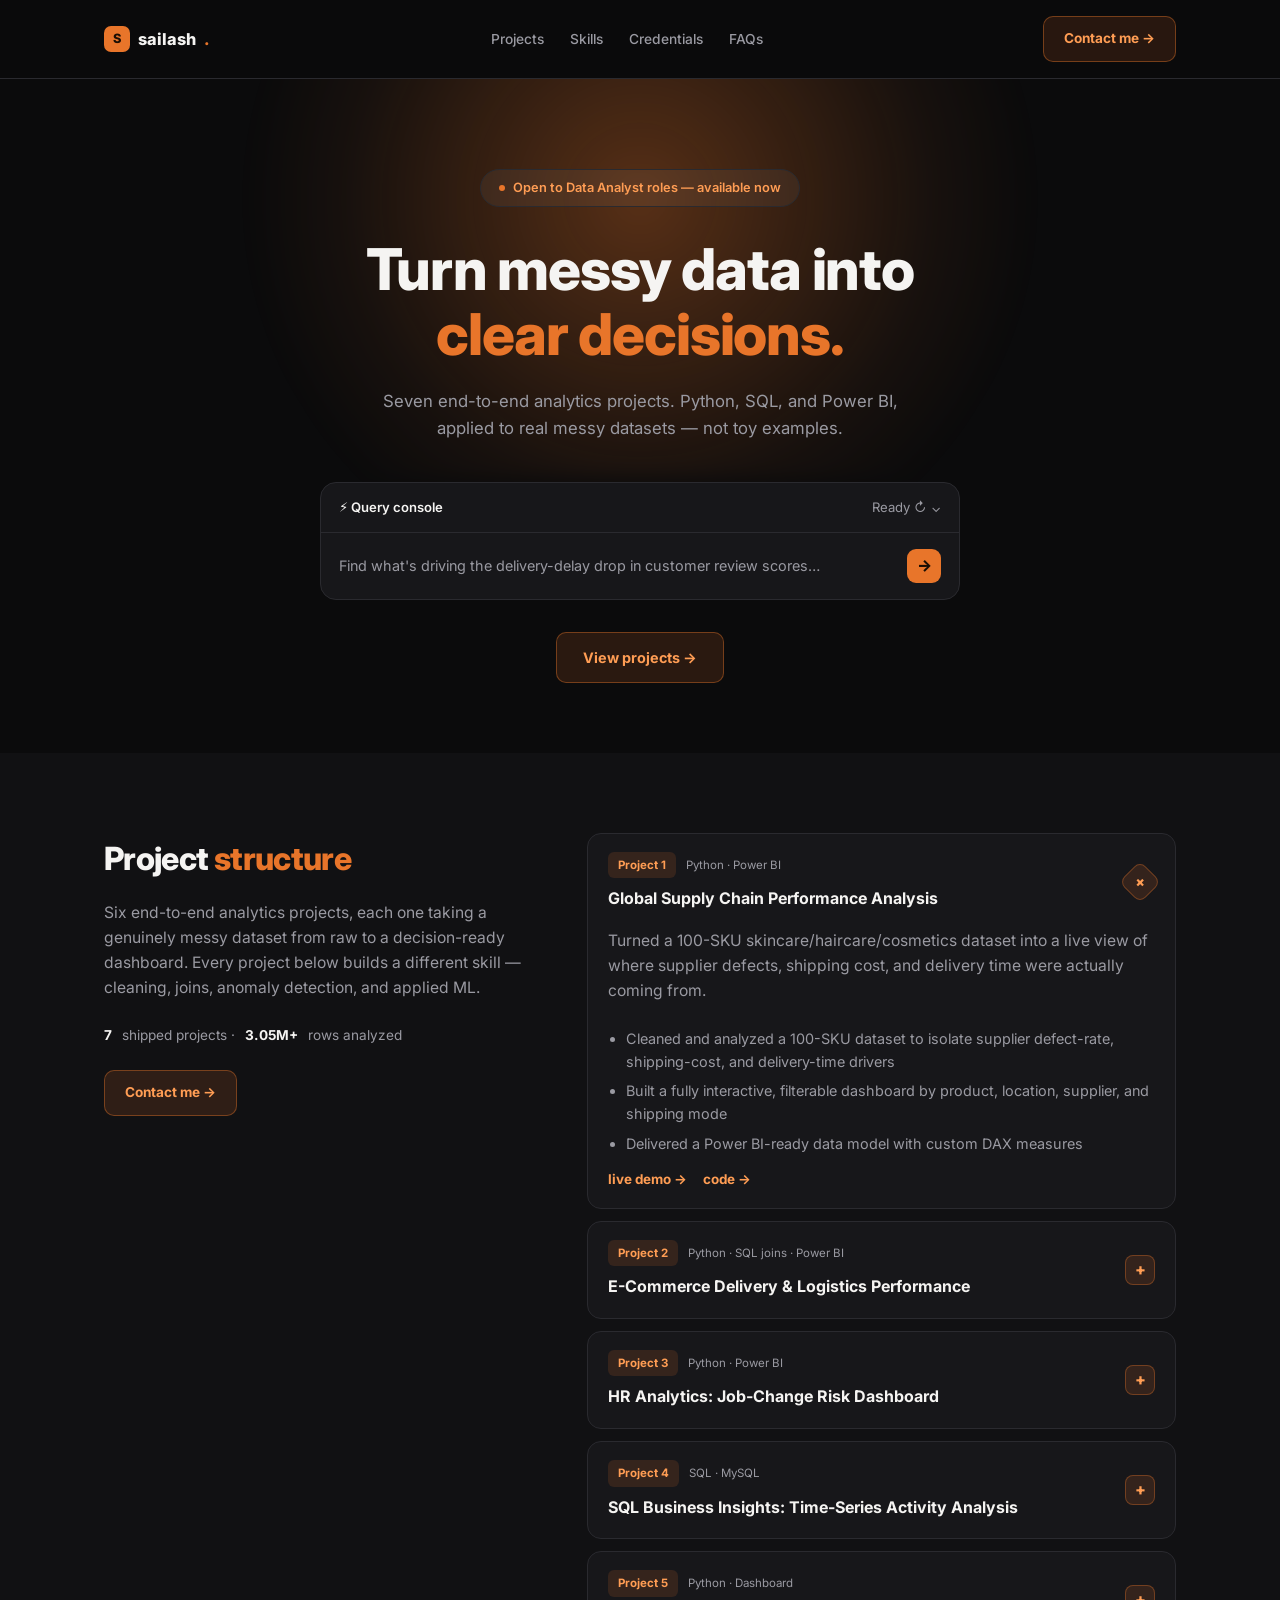
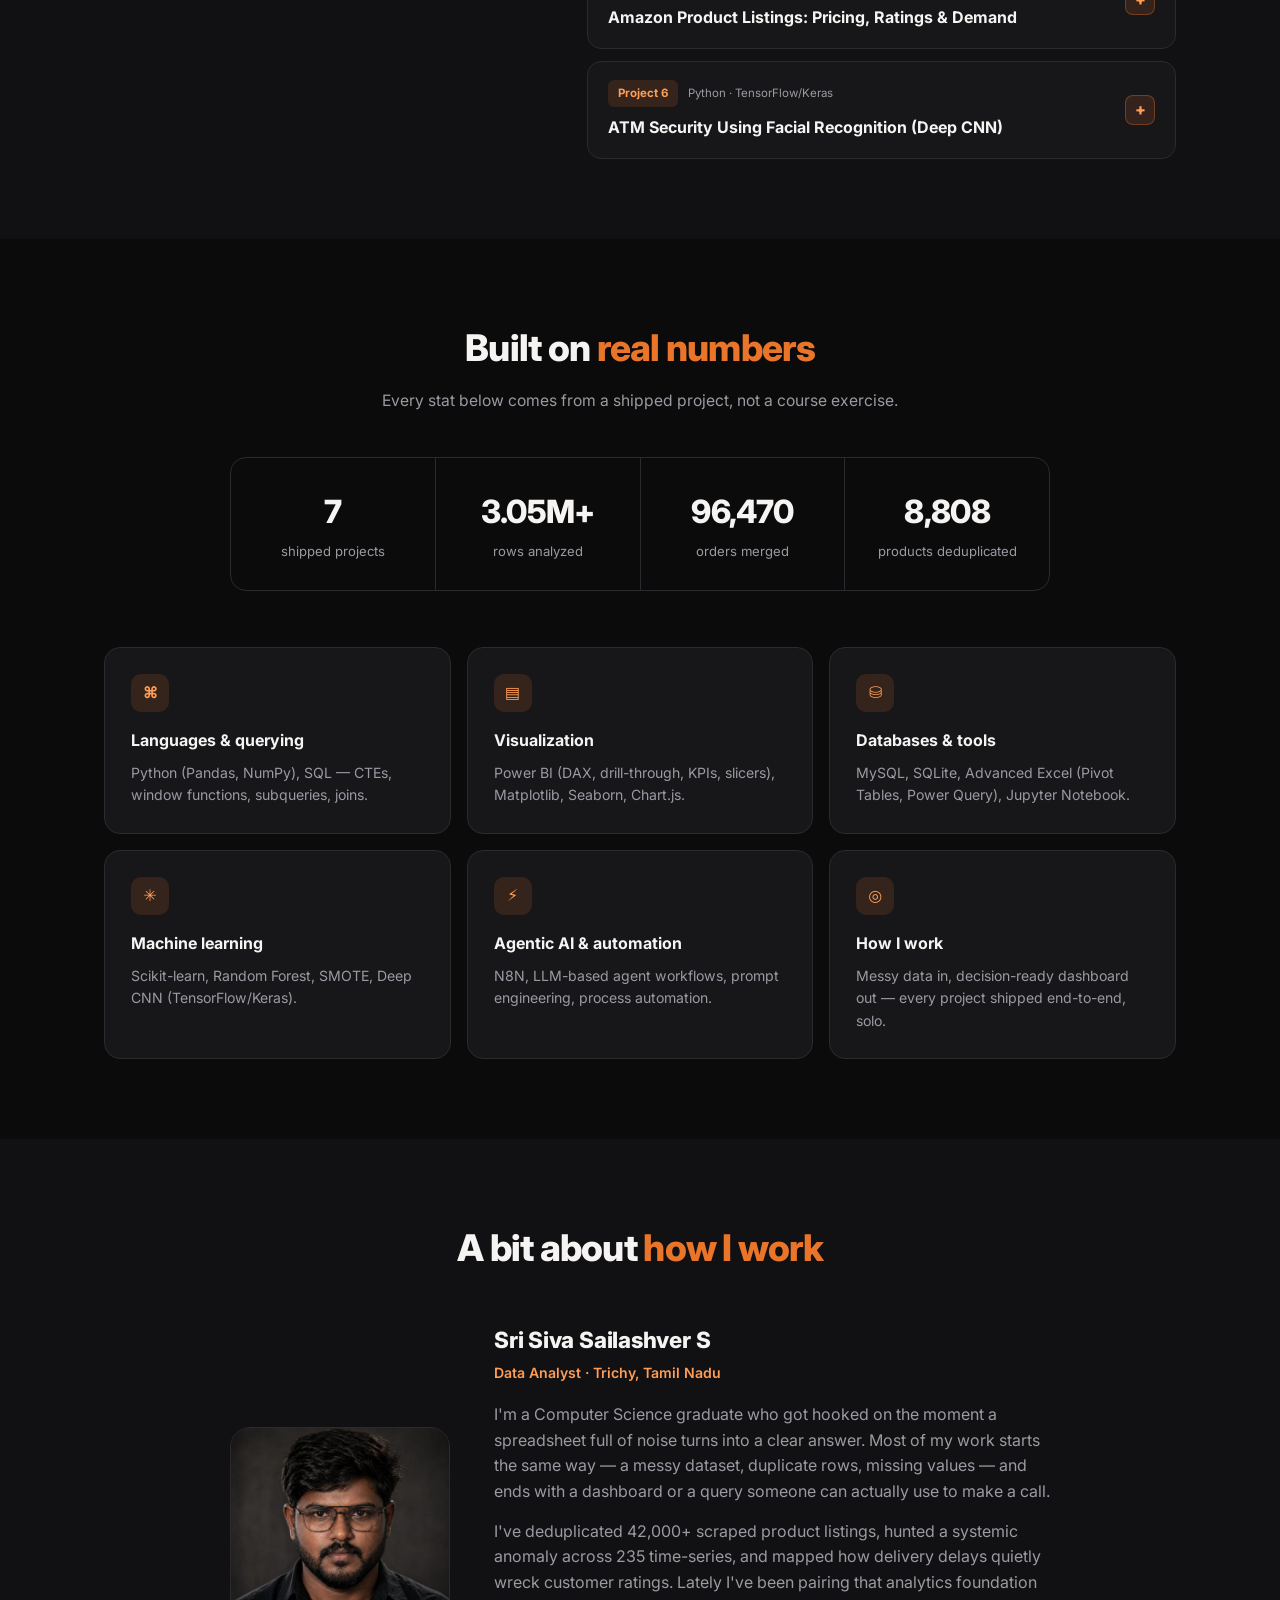
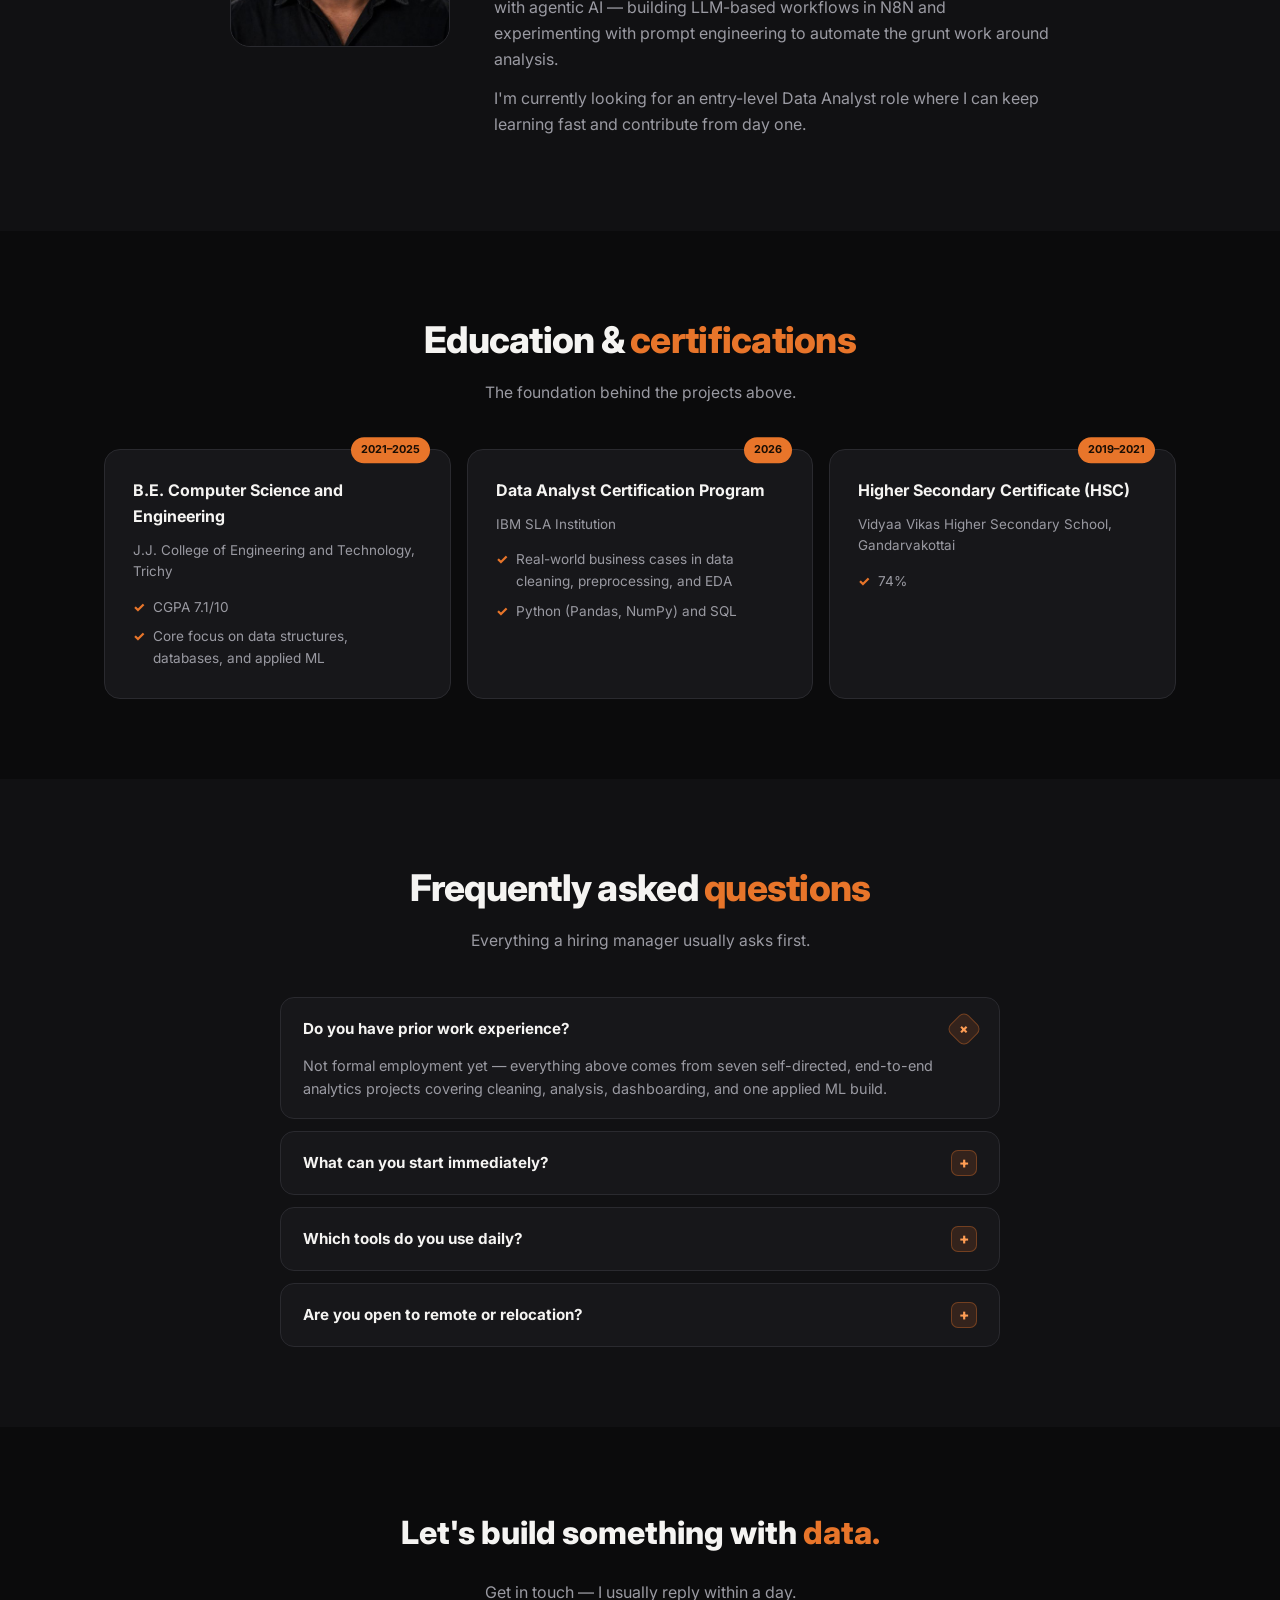
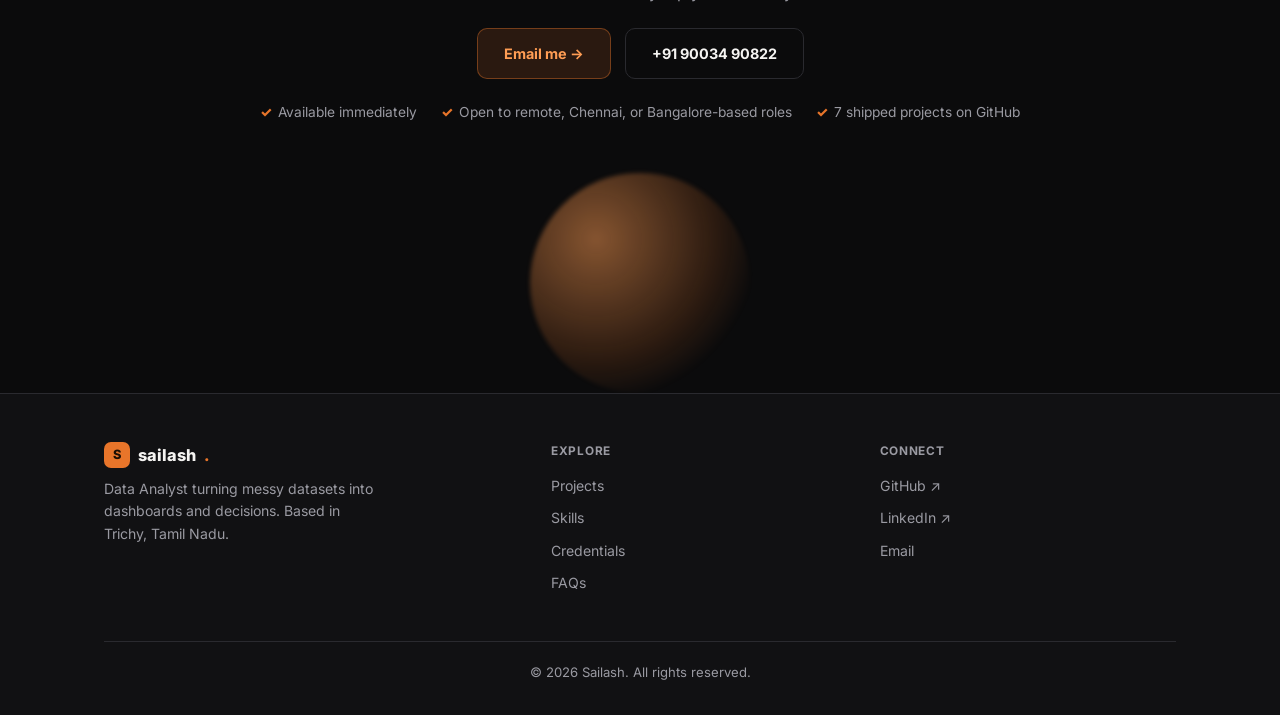
==== commit ab827614: "Update index.html" ====
--- a/index.html
+++ b/index.html
@@ -539,7 +539,7 @@
       </div>
       <div class="checklist">
         <span><b>✓</b> Available immediately</span>
-        <span><b>✓</b> Open to remote or Trichy-based roles</span>
+        <span><b>✓</b> Open to remote, Chennai, or Bangalore-based roles</span>
         <span><b>✓</b> 7 shipped projects on GitHub</span>
       </div>
     </div>
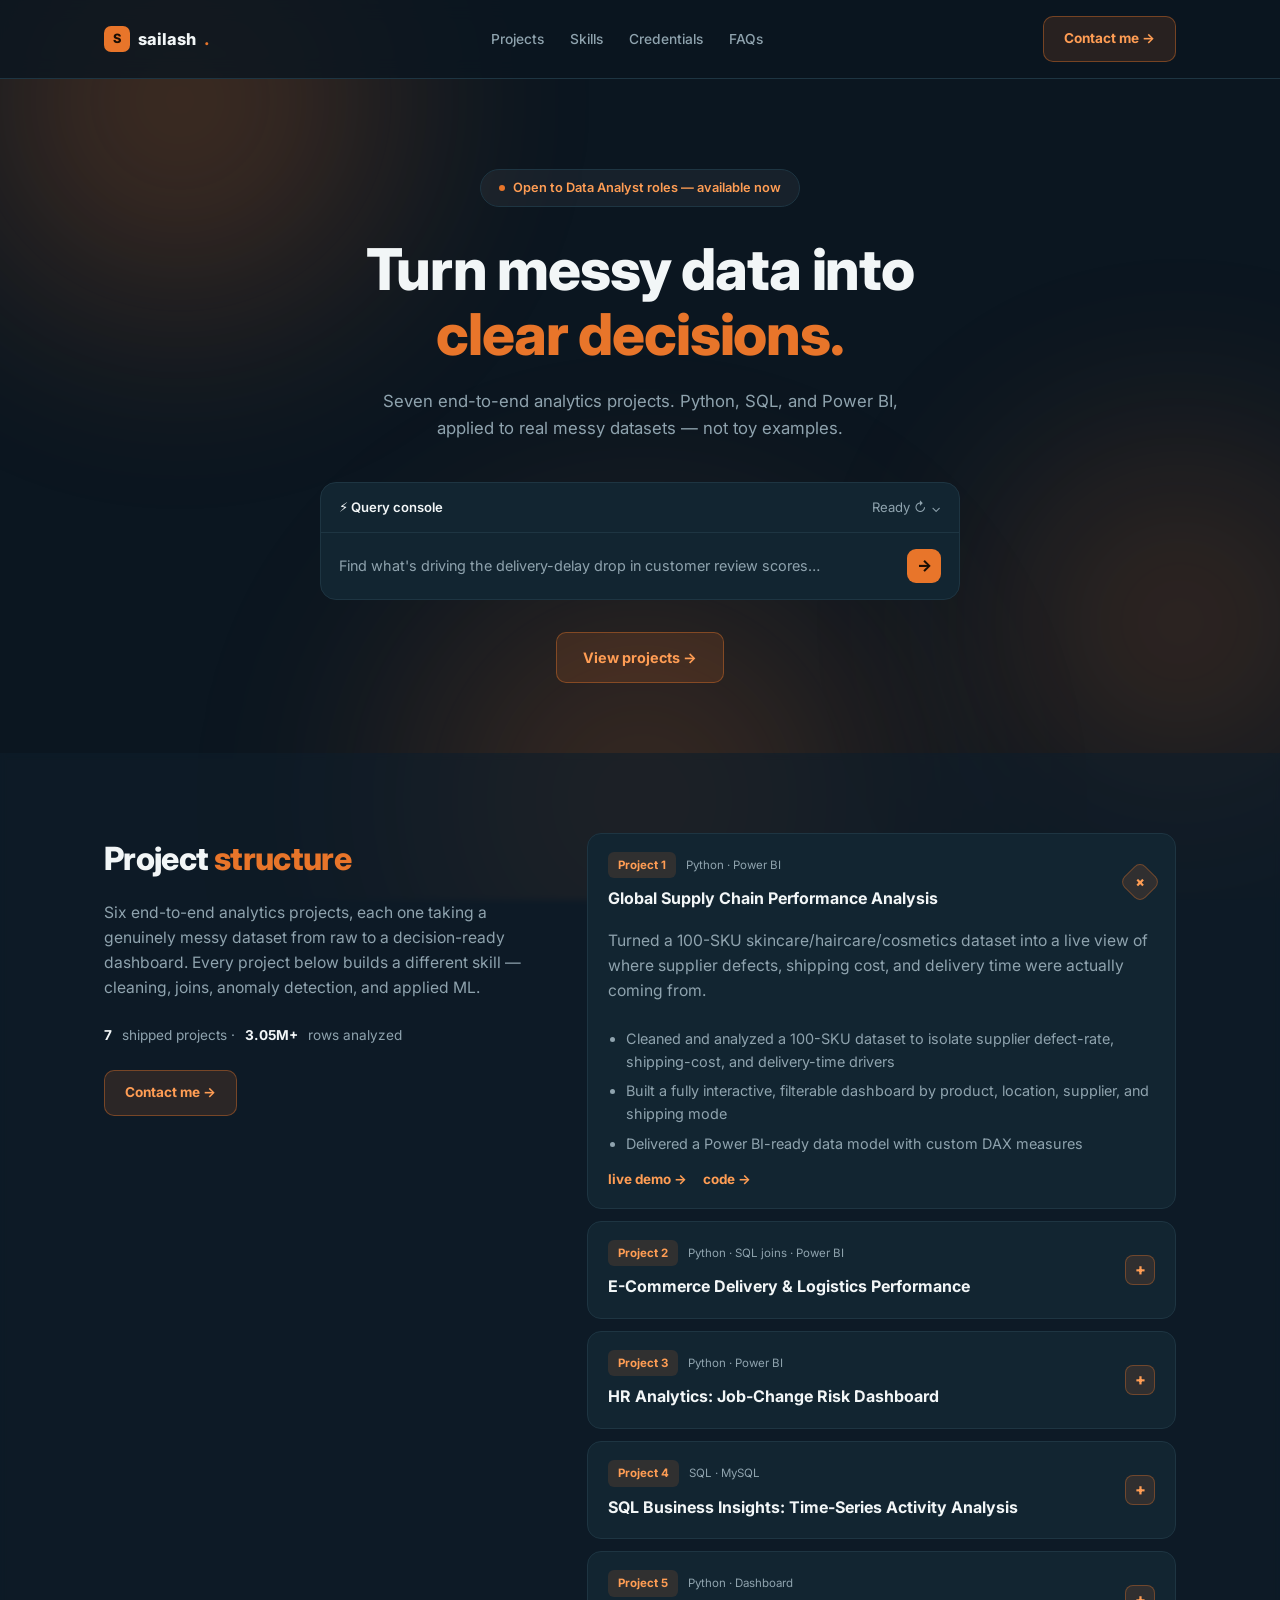
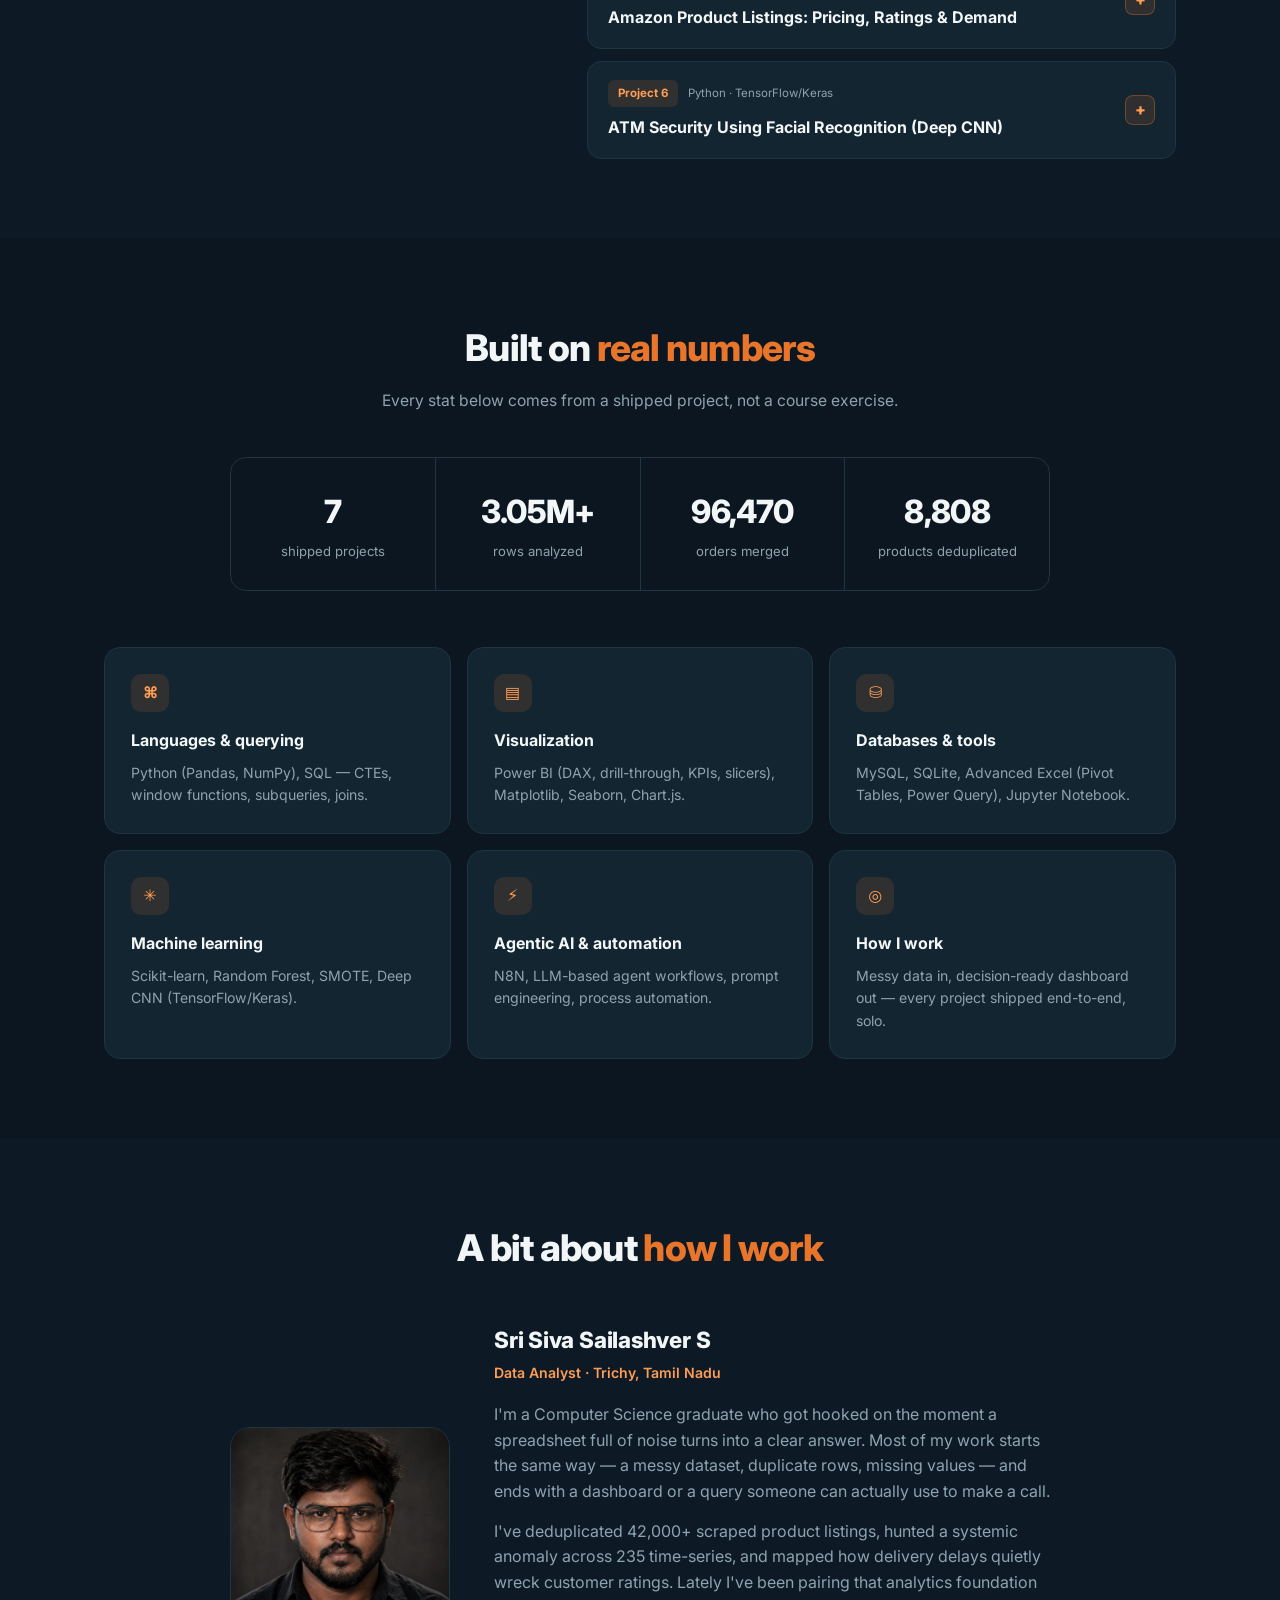
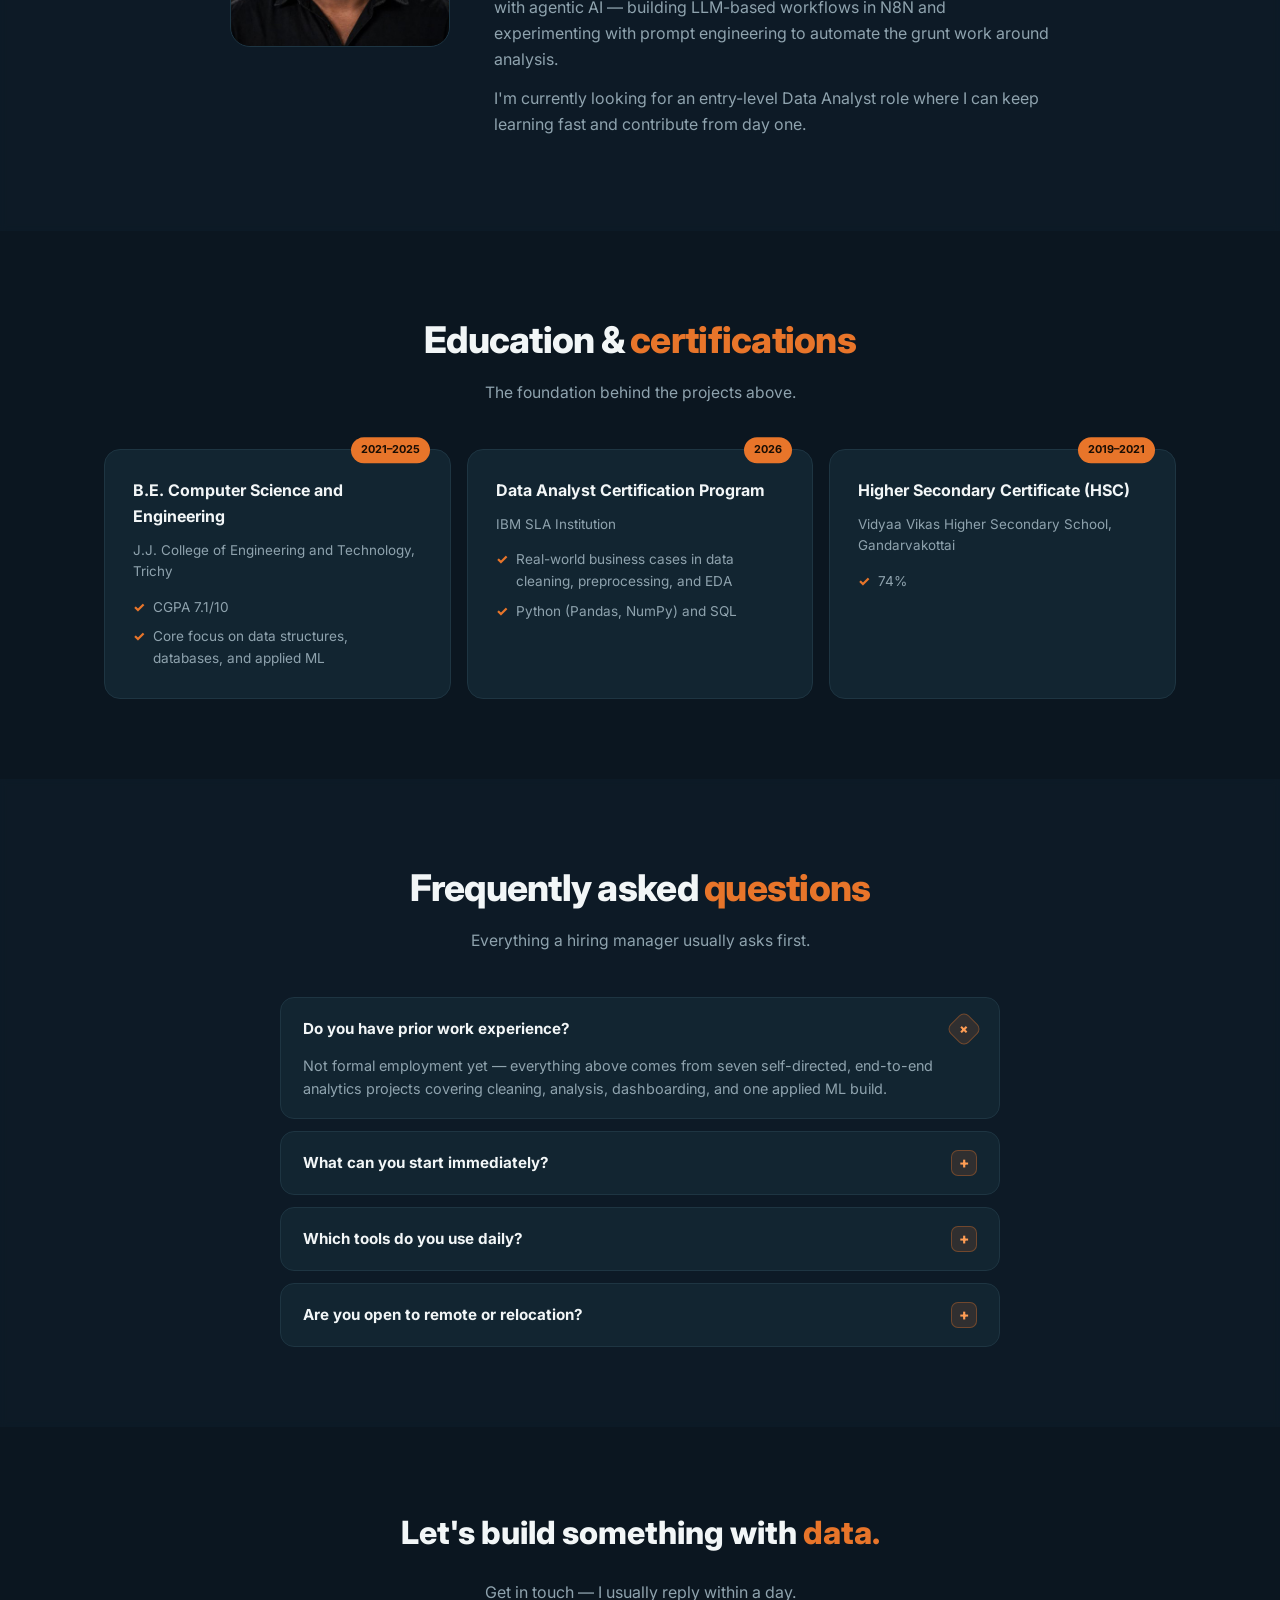
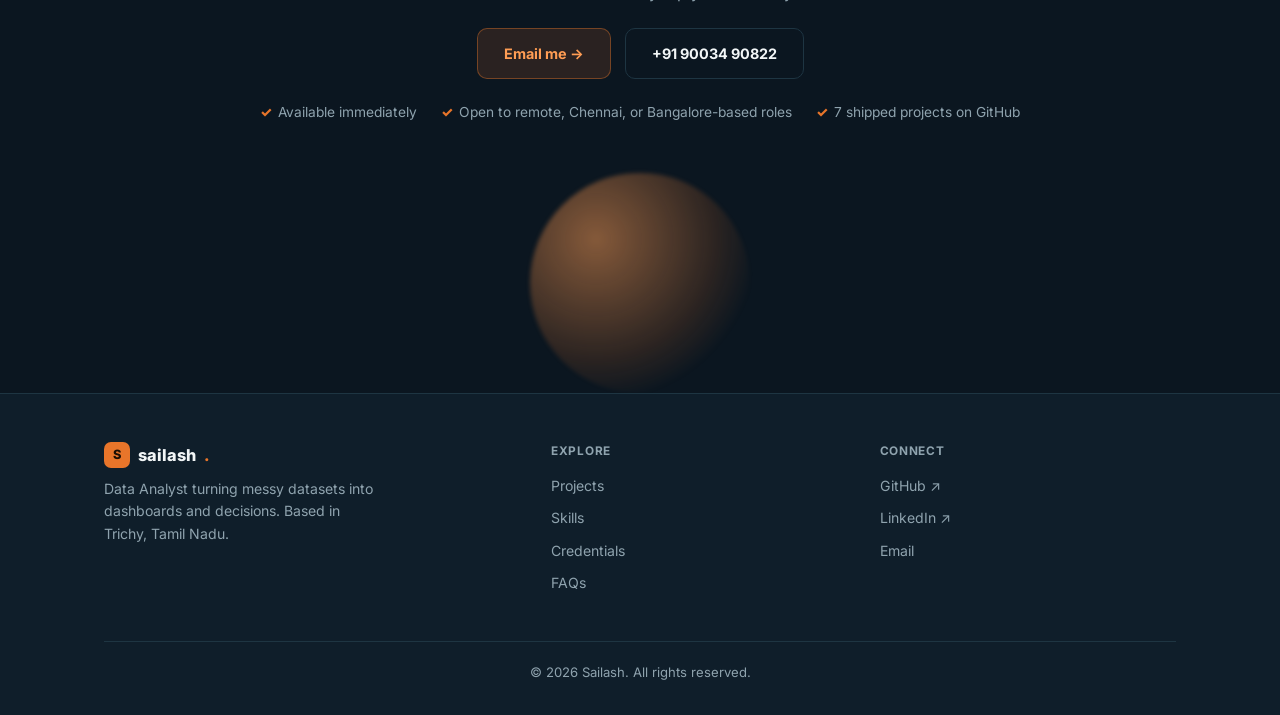
==== commit f35cba22: "Update index.html" ====
--- a/index.html
+++ b/index.html
@@ -5,30 +5,62 @@
 <meta name="viewport" content="width=device-width, initial-scale=1">
 <title>Sailash — Data Analyst Portfolio</title>
 <meta name="description" content="Data Analyst specializing in Python, SQL, and Power BI — turning messy datasets into dashboards and decisions.">
-<meta name="theme-color" content="#0b0b0c">
+<meta name="theme-color" content="#0b1620">
 <link rel="preconnect" href="https://fonts.googleapis.com">
 <link rel="preconnect" href="https://fonts.gstatic.com" crossorigin>
 <link href="https://fonts.googleapis.com/css2?family=Inter:wght@400;500;600;700;800&display=swap" rel="stylesheet">
 <style>
   :root{
-    --bg:#0b0b0c;
-    --bg-section:#111113;
-    --card:#17171a;
-    --card-strong:#1d1d21;
-    --border:#2a2a2f;
-    --text:#f5f4f2;
-    --text-muted:#9a9aa2;
+    --bg:#0b1620;
+    --bg-section:#0f1e2a;
+    --card:#122531;
+    --card-strong:#162c3a;
+    --border:#1e3542;
+    --text:#f2f6f7;
+    --text-muted:#8fa3ae;
     --accent:#e8752a;
     --accent-light:#ff9d54;
     --accent-soft:rgba(232,117,42,0.14);
   }
   *{box-sizing:border-box; margin:0; padding:0;}
-  html{scroll-behavior:smooth;}
+  html{scroll-behavior:smooth; background:var(--bg);}
   body{
     font-family:'Inter', system-ui, sans-serif;
-    background:var(--bg);
+    background:transparent;
     color:var(--text);
     line-height:1.6;
+  }
+
+  .video-bg{position:fixed; inset:0; z-index:-2; overflow:hidden; background:var(--bg);}
+  .video-bg video{width:100%; height:100%; object-fit:cover; opacity:0.35; filter:saturate(1.1);}
+  .video-bg::after{
+    content:''; position:absolute; inset:0;
+    background:linear-gradient(180deg, rgba(11,22,32,0.45) 0%, rgba(11,22,32,0.72) 55%, var(--bg) 100%);
+  }
+
+  .bg-fx{position:fixed; inset:0; z-index:-1; overflow:hidden;}
+  .bg-fx .blob{
+    position:absolute; border-radius:50%; filter:blur(90px);
+    background:radial-gradient(circle, var(--accent), transparent 70%);
+    opacity:0.32; will-change:transform;
+  }
+  .bg-fx .b1{width:640px; height:640px; top:-220px; left:-140px; animation:drift1 24s ease-in-out infinite alternate;}
+  .bg-fx .b2{width:560px; height:560px; top:38%; right:-180px; opacity:0.24; animation:drift2 30s ease-in-out infinite alternate;}
+  .bg-fx .b3{width:720px; height:720px; bottom:-260px; left:22%; opacity:0.26; animation:drift3 36s ease-in-out infinite alternate;}
+  @keyframes drift1{
+    0%{transform:translate(0,0) scale(1);}
+    50%{transform:translate(70px,50px) scale(1.15);}
+    100%{transform:translate(-50px,90px) scale(0.95);}
+  }
+  @keyframes drift2{
+    0%{transform:translate(0,0) scale(1);}
+    50%{transform:translate(-60px,-70px) scale(1.1);}
+    100%{transform:translate(40px,60px) scale(0.9);}
+  }
+  @keyframes drift3{
+    0%{transform:translate(0,0) scale(1);}
+    50%{transform:translate(50px,-60px) scale(1.12);}
+    100%{transform:translate(-70px,-20px) scale(0.96);}
   }
   a{color:inherit; text-decoration:none;}
   img{max-width:100%; display:block;}
@@ -36,7 +68,7 @@
 
   header.site-nav{
     position:sticky; top:0; z-index:50;
-    background:rgba(11,11,12,0.8); backdrop-filter:blur(10px);
+    background:rgba(11,22,32,0.8); backdrop-filter:blur(10px);
     border-bottom:1px solid var(--border);
   }
   .nav-inner{
@@ -66,12 +98,7 @@
   .hero{
     position:relative; padding:90px 0 70px; text-align:center; overflow:hidden;
   }
-  .hero::before{
-    content:''; position:absolute; top:-160px; left:50%; transform:translateX(-50%);
-    width:900px; height:560px; background:radial-gradient(circle, rgba(232,117,42,0.35), rgba(232,117,42,0.06) 55%, transparent 75%);
-    filter:blur(10px); pointer-events:none;
-  }
-  .hero-inner{position:relative;}
+  .hero-inner{position:relative; z-index:1;}
   .eyebrow{
     display:inline-flex; align-items:center; gap:8px; font-size:0.8rem; font-weight:600; color:var(--accent-light);
     background:rgba(255,255,255,0.05); border:1px solid var(--border); padding:8px 18px; border-radius:999px; margin-bottom:30px;
@@ -102,7 +129,7 @@
   .hero-cta{position:relative;}
 
   section{padding:80px 0;}
-  .section-alt{background:var(--bg-section);}
+  .section-alt{background:rgba(15,30,42,0.62); backdrop-filter:blur(3px);}
   .section-head{text-align:center; max-width:600px; margin:0 auto 44px;}
   .section-title{font-size:clamp(1.7rem, 3vw, 2.3rem); font-weight:800; letter-spacing:-0.02em; margin-bottom:10px;}
   .section-title .grad{color:var(--accent);}
@@ -209,6 +236,18 @@
 </style>
 </head>
 <body>
+
+<div class="video-bg" aria-hidden="true">
+  <video autoplay muted loop playsinline poster="bg-poster.jpg">
+    <source src="bg-video.mp4" type="video/mp4">
+  </video>
+</div>
+
+<div class="bg-fx" aria-hidden="true">
+  <div class="blob b1"></div>
+  <div class="blob b2"></div>
+  <div class="blob b3"></div>
+</div>
 
 <header class="site-nav" id="top">
   <div class="nav-inner">
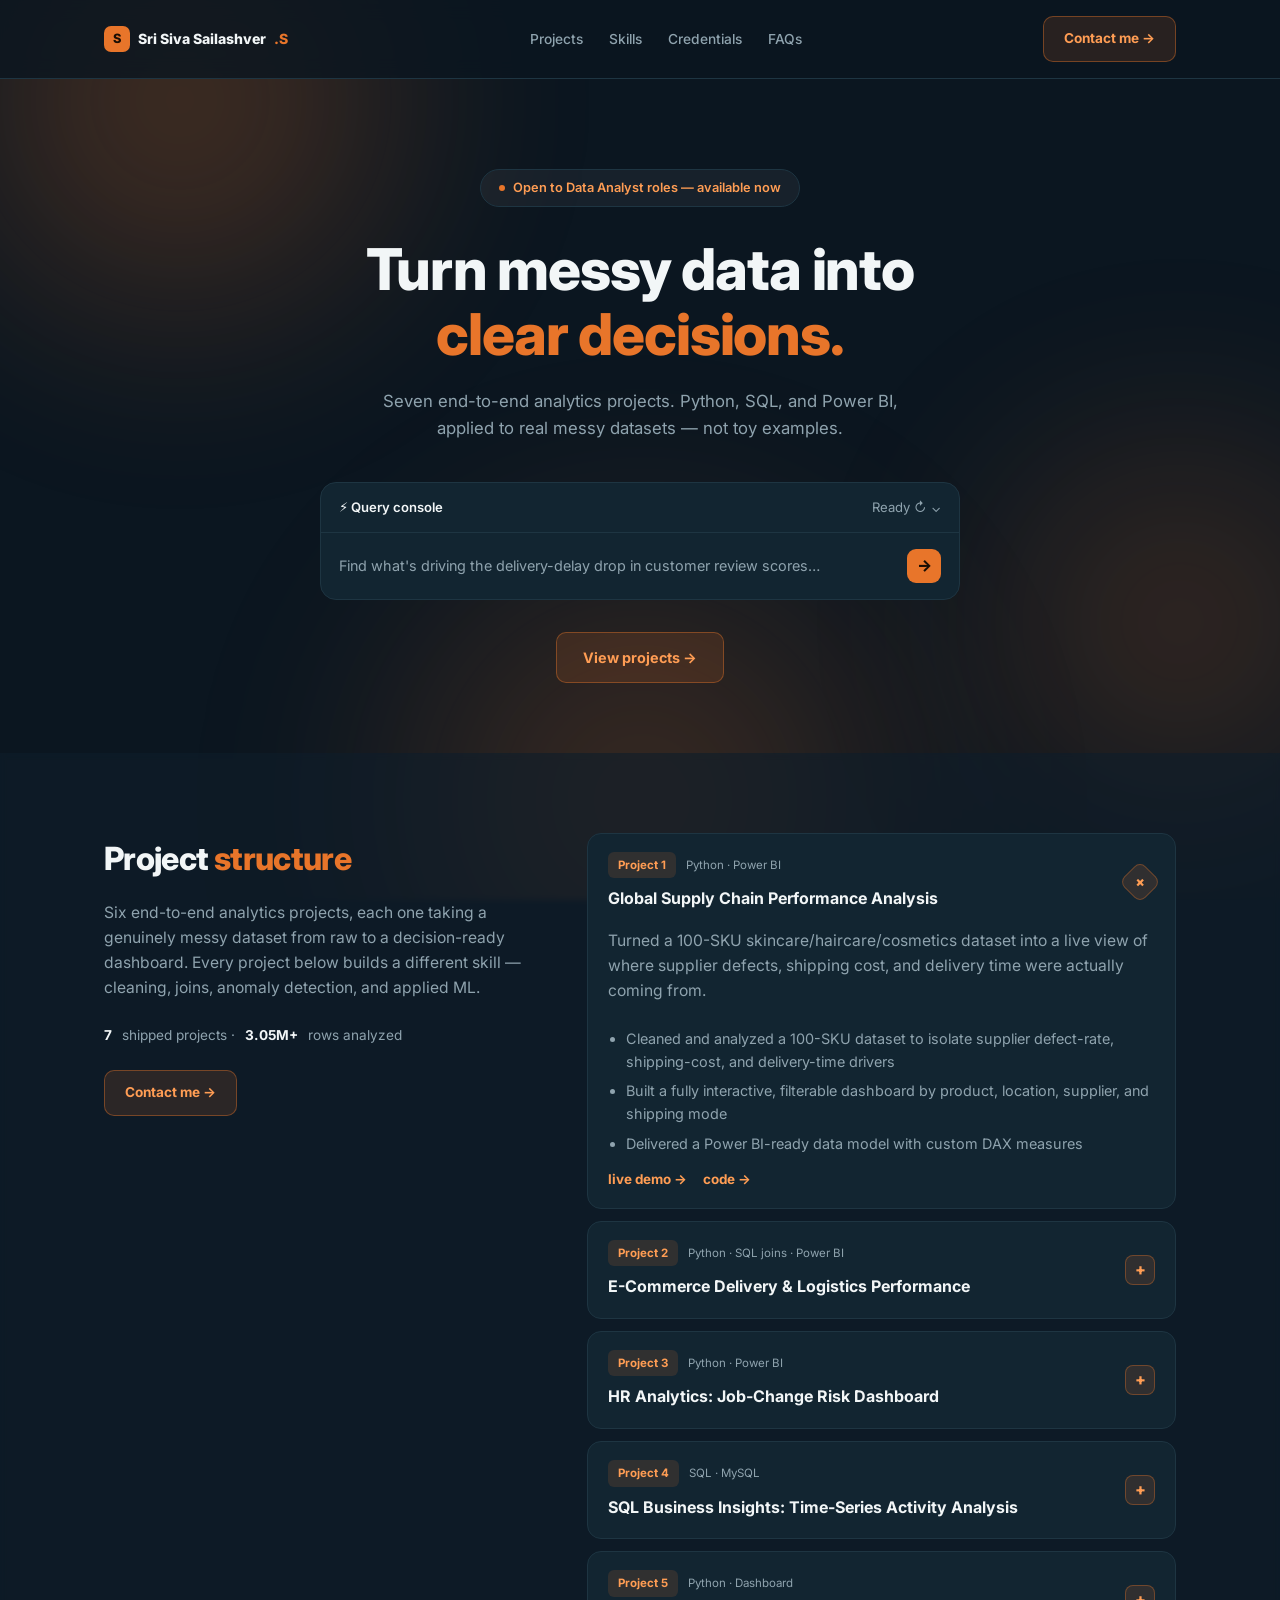
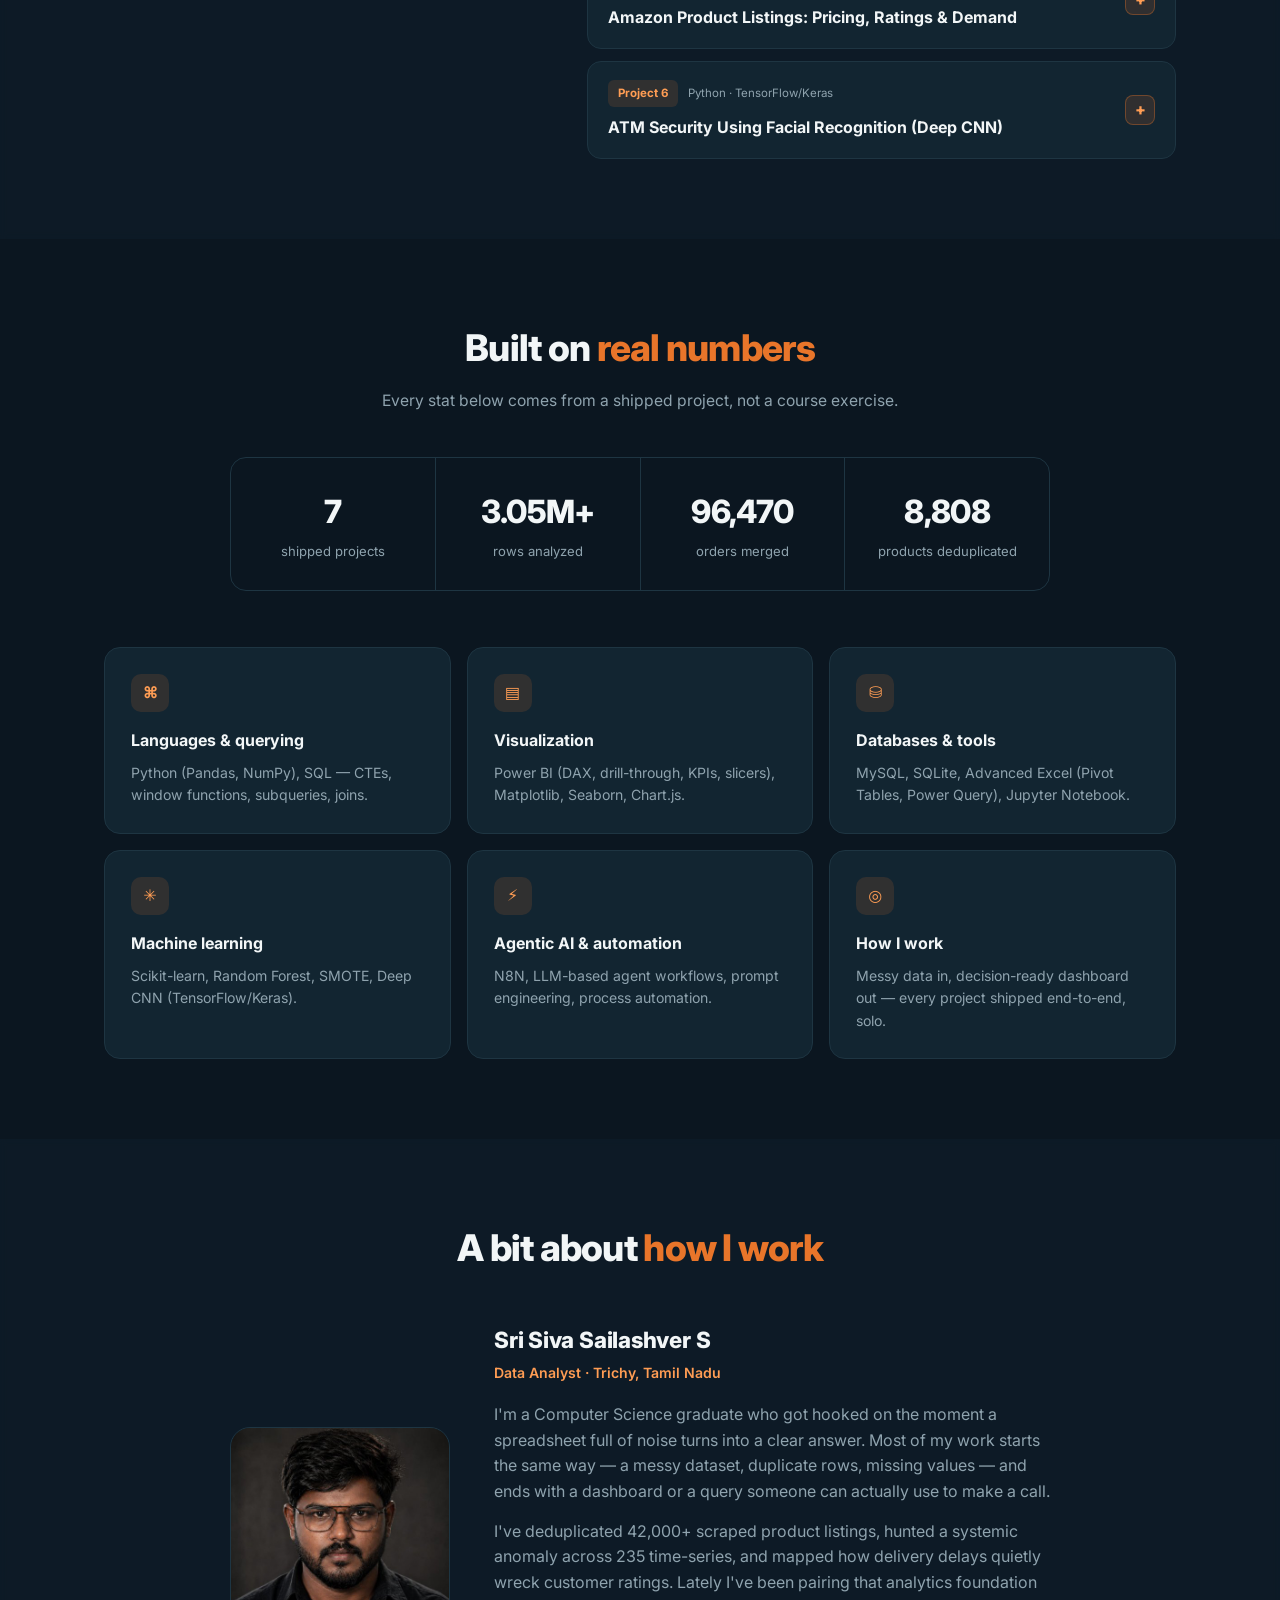
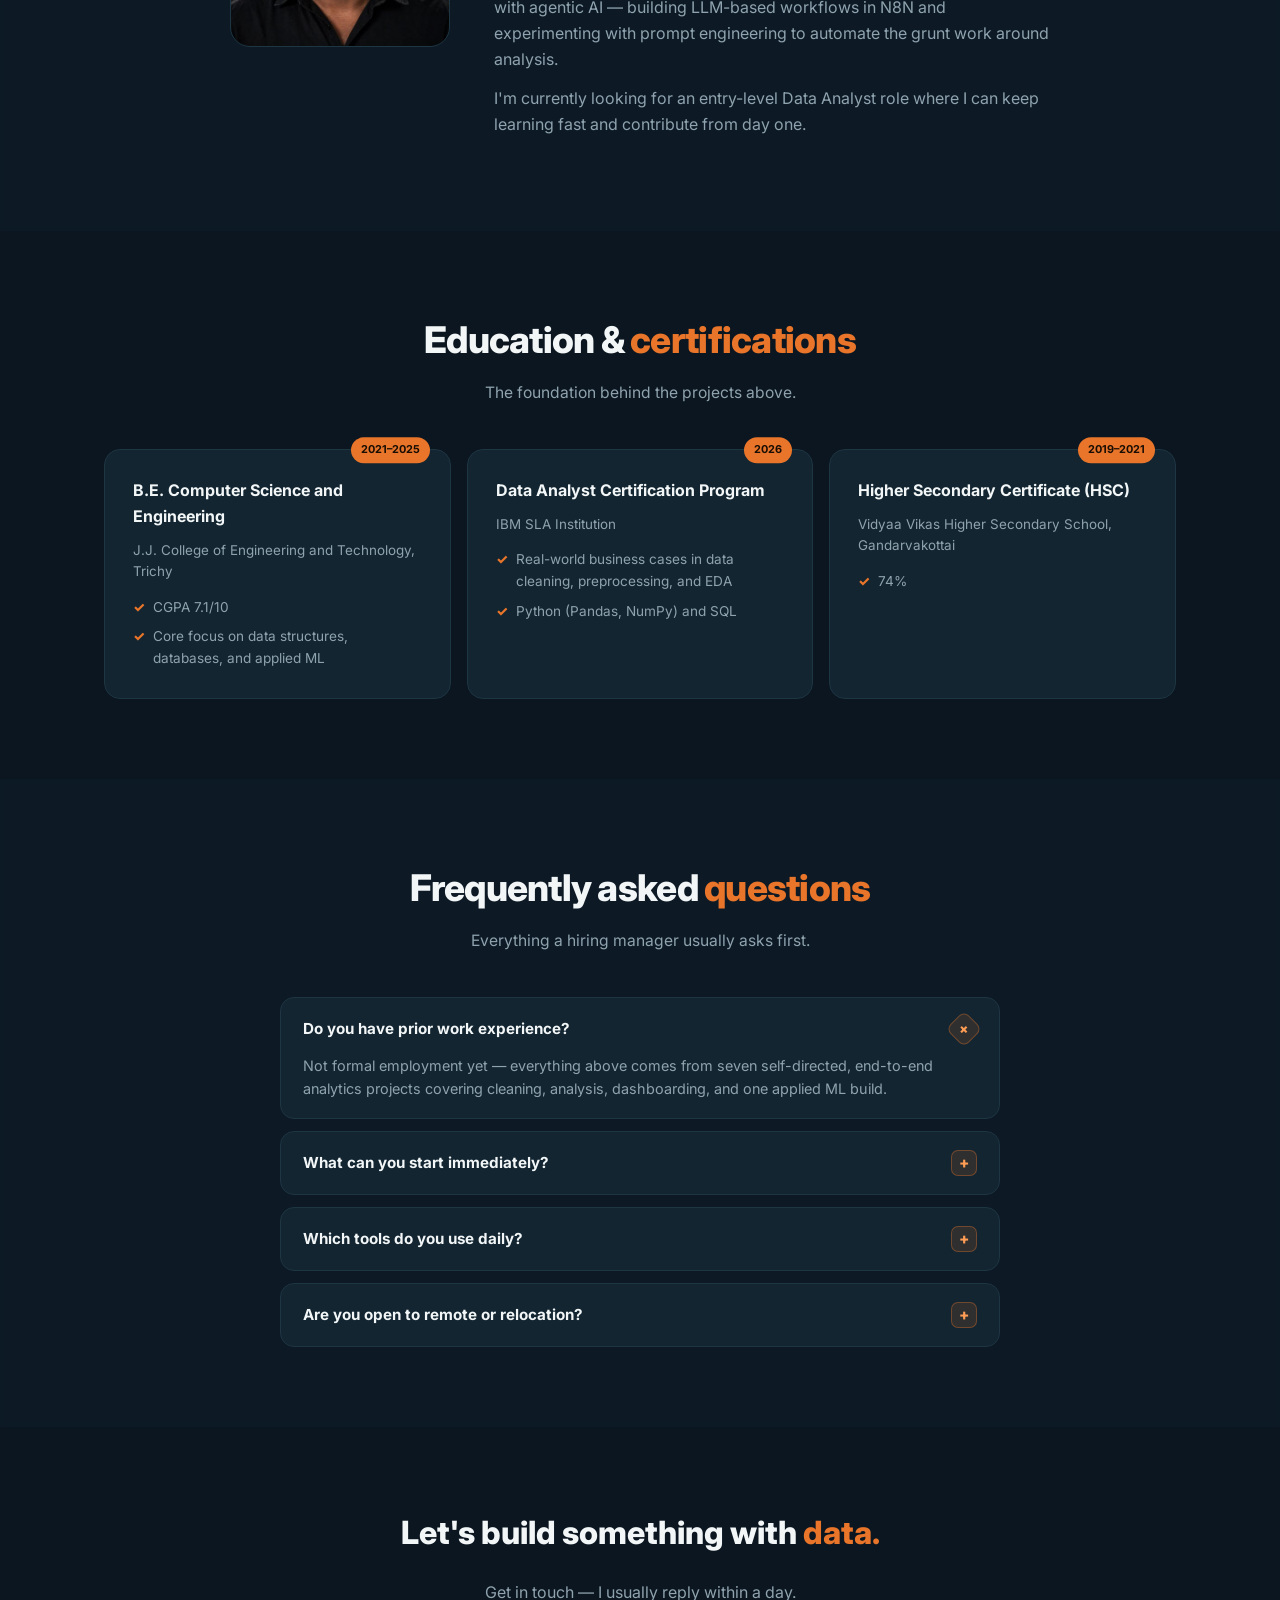
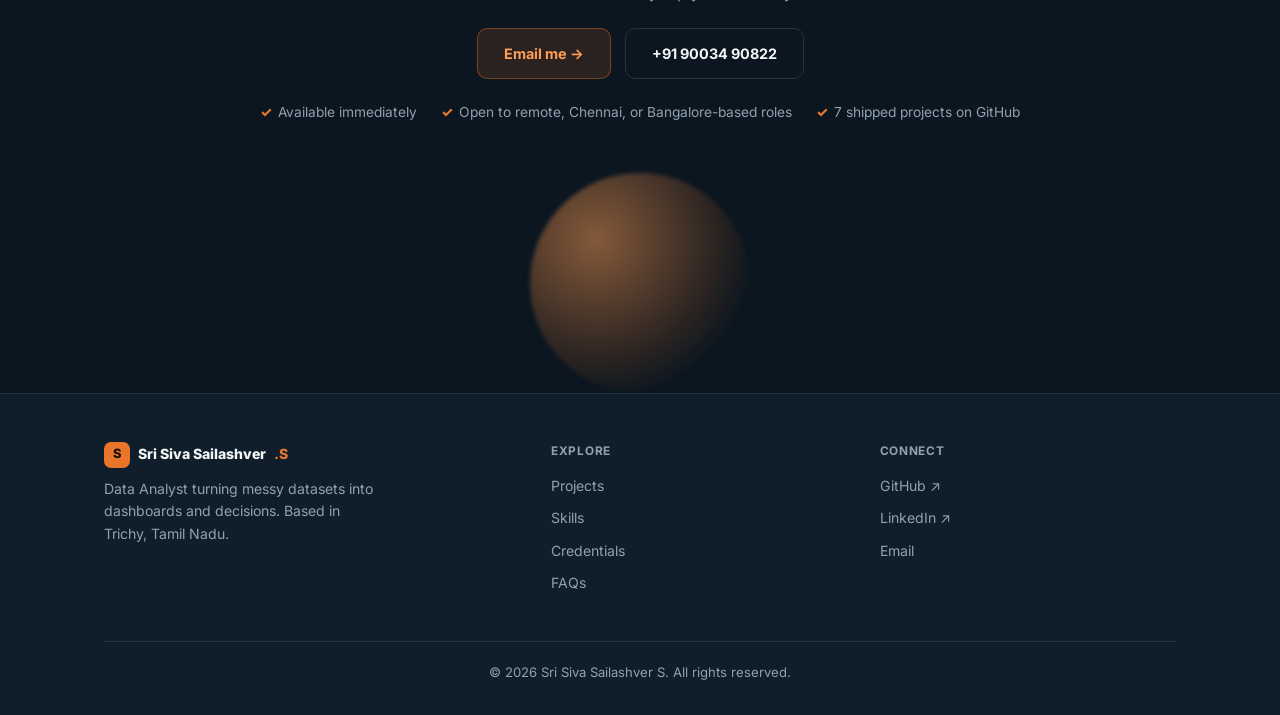
==== commit f01d0734: "Update index.html" ====
--- a/index.html
+++ b/index.html
@@ -3,7 +3,7 @@
 <head>
 <meta charset="UTF-8">
 <meta name="viewport" content="width=device-width, initial-scale=1">
-<title>Sailash — Data Analyst Portfolio</title>
+<title>Sri Siva Sailashver S — Data Analyst Portfolio</title>
 <meta name="description" content="Data Analyst specializing in Python, SQL, and Power BI — turning messy datasets into dashboards and decisions.">
 <meta name="theme-color" content="#0b1620">
 <link rel="preconnect" href="https://fonts.googleapis.com">
@@ -75,7 +75,7 @@
     display:flex; align-items:center; justify-content:space-between;
     padding:16px 24px; max-width:1120px; margin:0 auto;
   }
-  .brand{display:flex; align-items:center; gap:8px; font-weight:800; font-size:1.02rem;}
+  .brand{display:flex; align-items:center; gap:8px; font-weight:800; font-size:0.88rem; white-space:nowrap;}
   .brand .mark{
     width:26px; height:26px; border-radius:7px; background:var(--accent);
     display:flex; align-items:center; justify-content:center; color:#1a0e04; font-weight:800; font-size:0.8rem;
@@ -251,7 +251,7 @@
 
 <header class="site-nav" id="top">
   <div class="nav-inner">
-    <a class="brand" href="#top"><span class="mark">S</span>sailash<span class="hi">.</span></a>
+    <a class="brand" href="#top"><span class="mark">S</span>Sri Siva Sailashver<span class="hi">.S</span></a>
     <ul class="nav-links">
       <li><a href="#projects">Projects</a></li>
       <li><a href="#skills">Skills</a></li>
@@ -590,7 +590,7 @@
   <div class="wrap">
     <div class="footer-grid">
       <div>
-        <a class="brand" href="#top"><span class="mark">S</span>sailash<span class="hi">.</span></a>
+        <a class="brand" href="#top"><span class="mark">S</span>Sri Siva Sailashver<span class="hi">.S</span></a>
         <p>Data Analyst turning messy datasets into dashboards and decisions. Based in Trichy, Tamil Nadu.</p>
       </div>
       <div class="footer-col">
@@ -607,7 +607,7 @@
         <a href="mailto:sailash052@gmail.com">Email</a>
       </div>
     </div>
-    <div class="footer-bottom">© 2026 Sailash. All rights reserved.</div>
+    <div class="footer-bottom">© 2026 Sri Siva Sailashver S. All rights reserved.</div>
   </div>
 </footer>
 
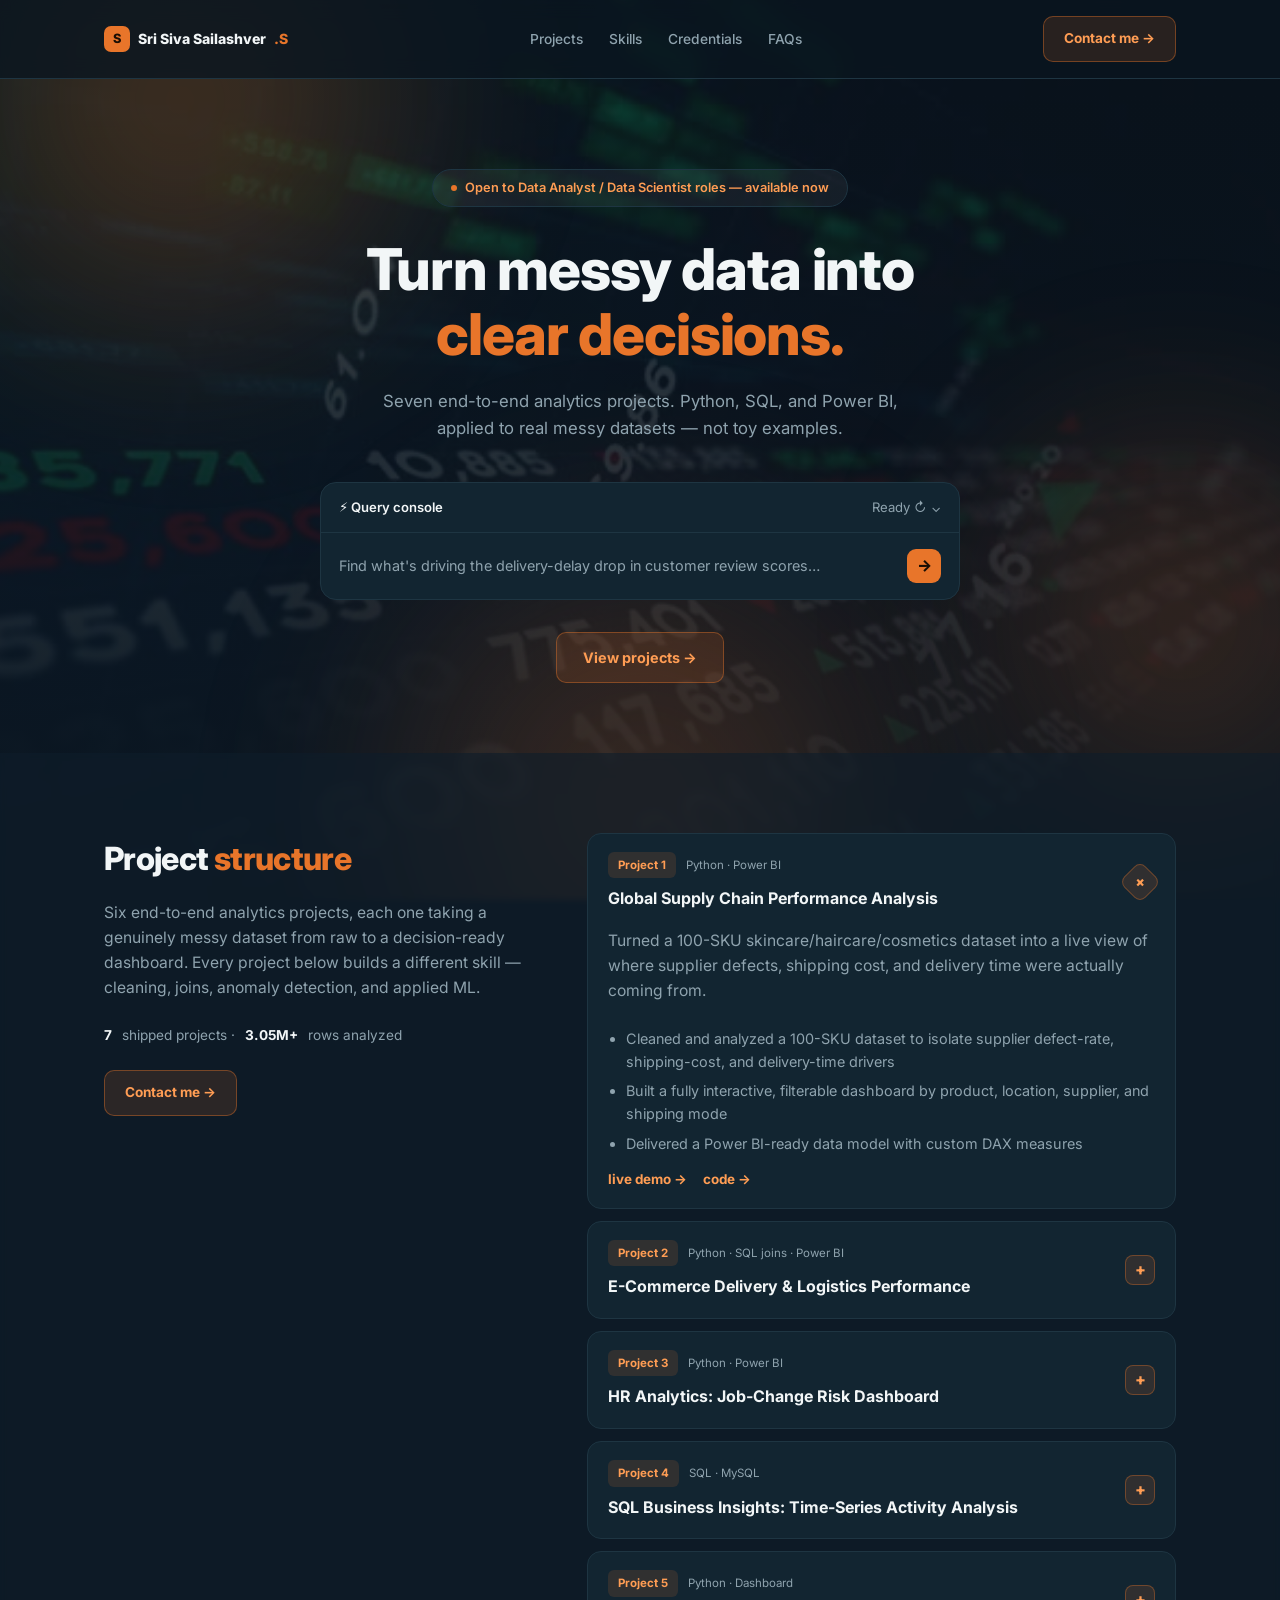
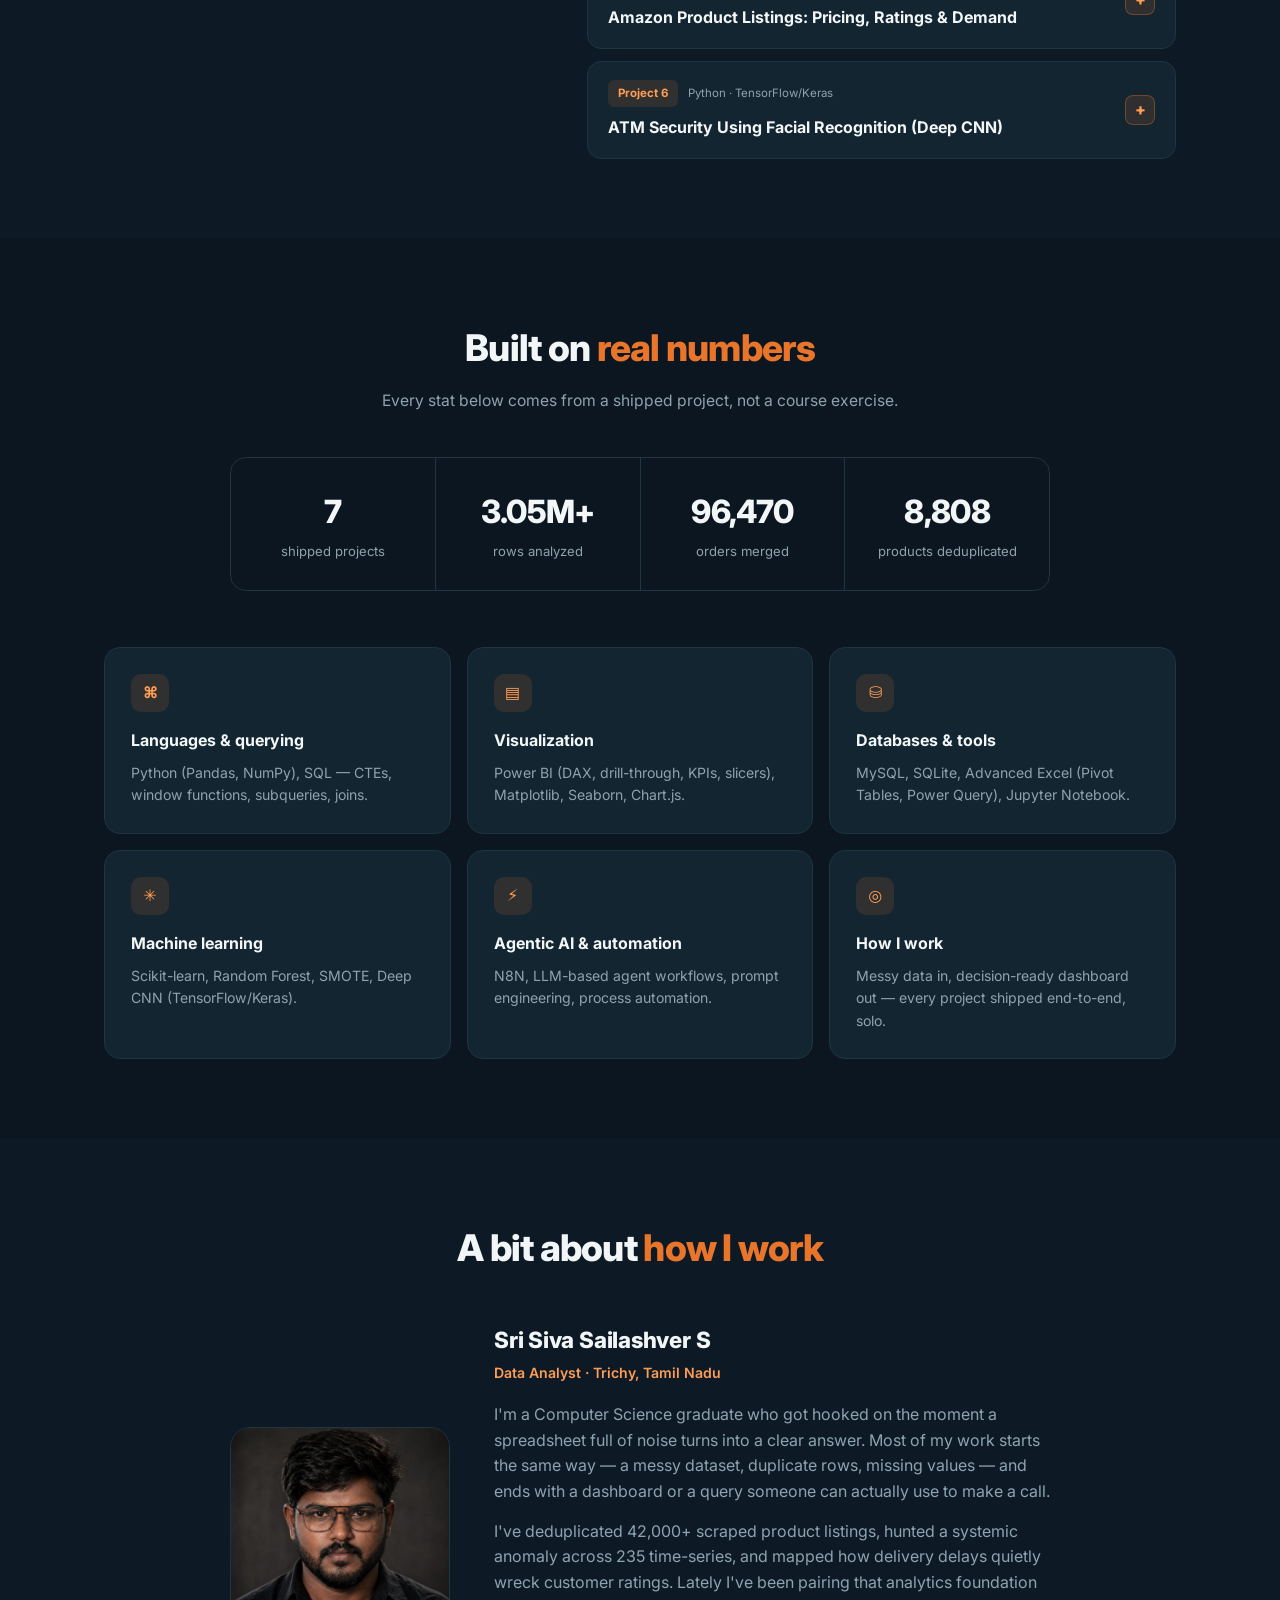
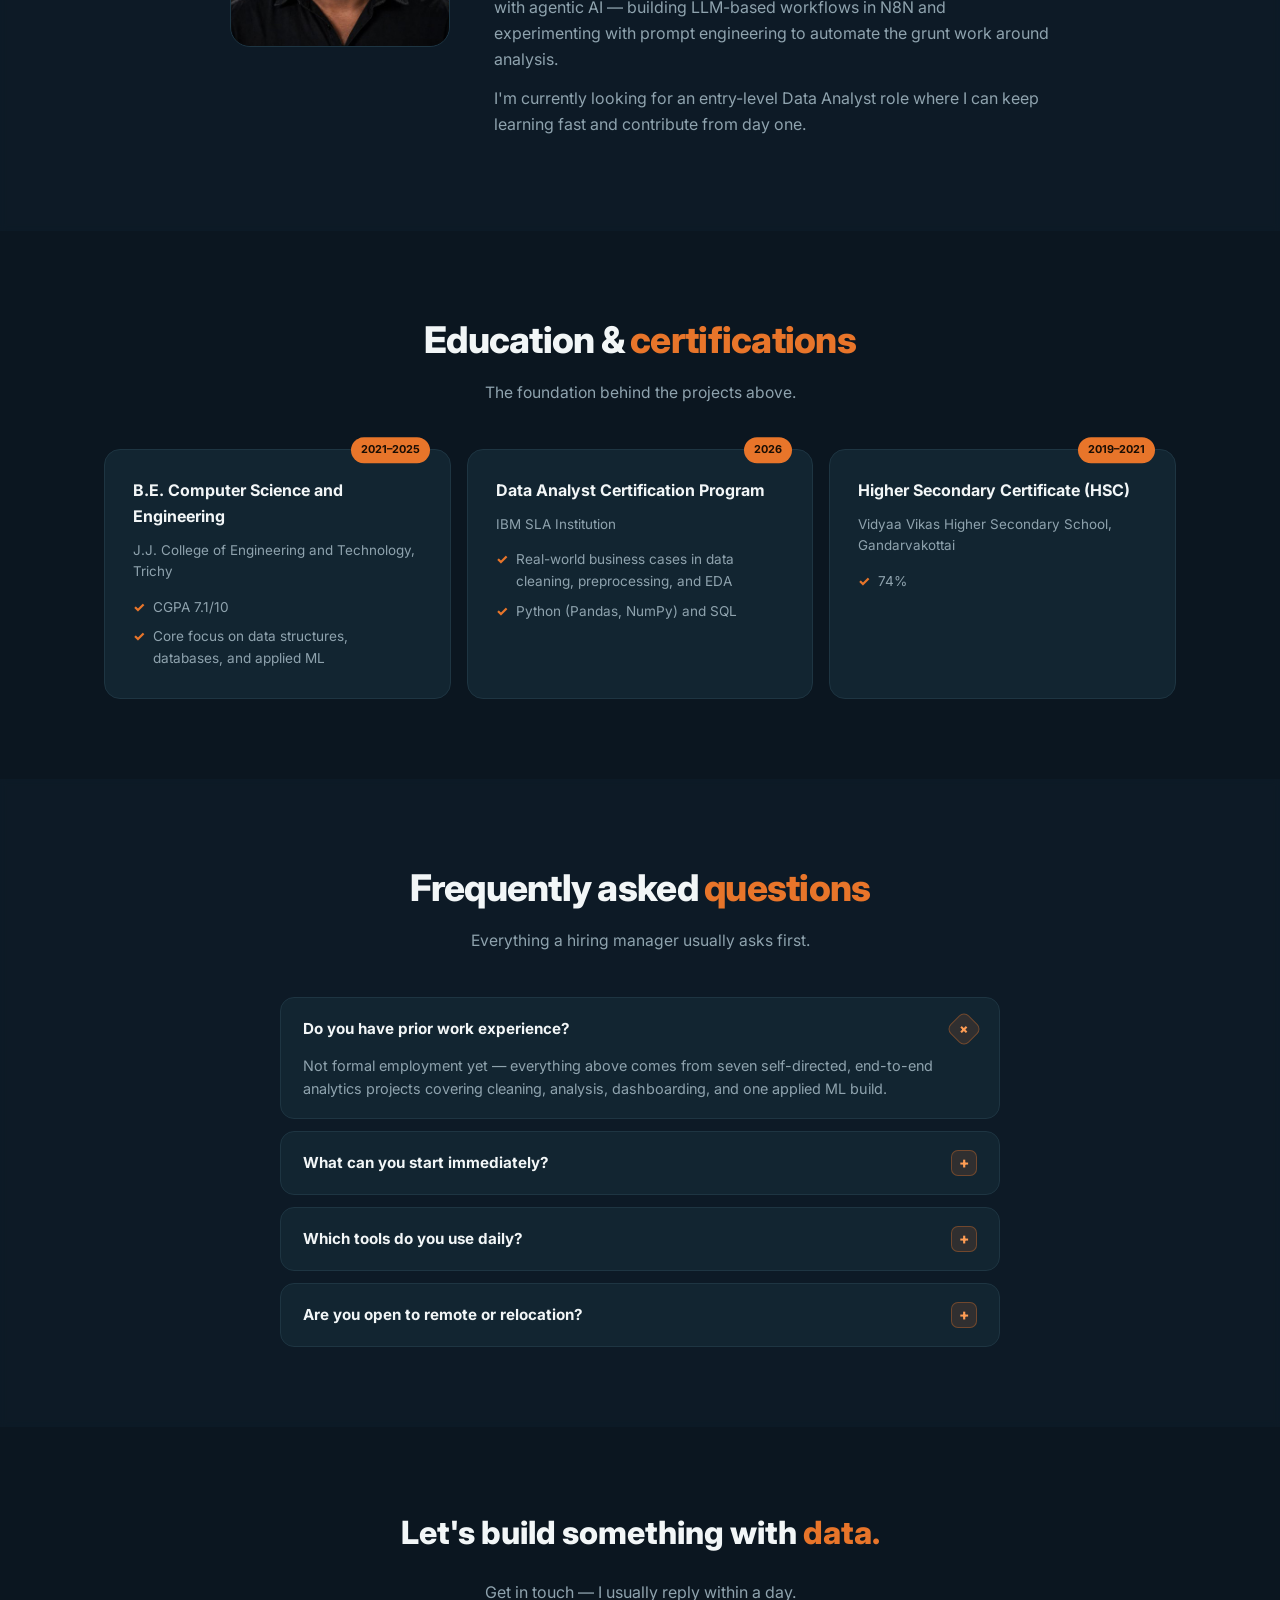
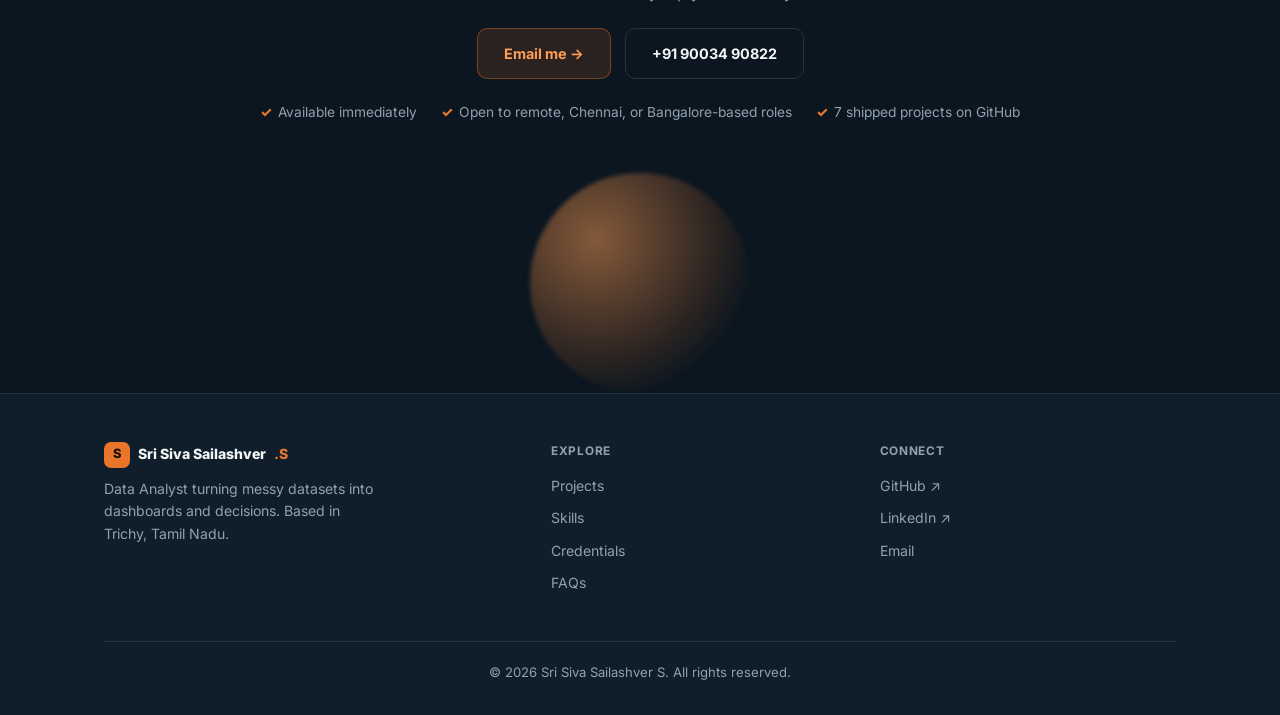
==== commit 19c412bc: "Update index.html" ====
--- a/index.html
+++ b/index.html
@@ -264,7 +264,7 @@
 
 <section class="hero">
   <div class="wrap hero-inner">
-    <span class="eyebrow"><span class="dot"></span> Open to Data Analyst roles — available now</span>
+    <span class="eyebrow"><span class="dot"></span> Open to Data Analyst / Data Scientist roles — available now</span>
     <h1>Turn messy data into <span class="grad">clear decisions.</span></h1>
     <p class="lead">Seven end-to-end analytics projects. Python, SQL, and Power BI, applied to real messy datasets — not toy examples.</p>
 
